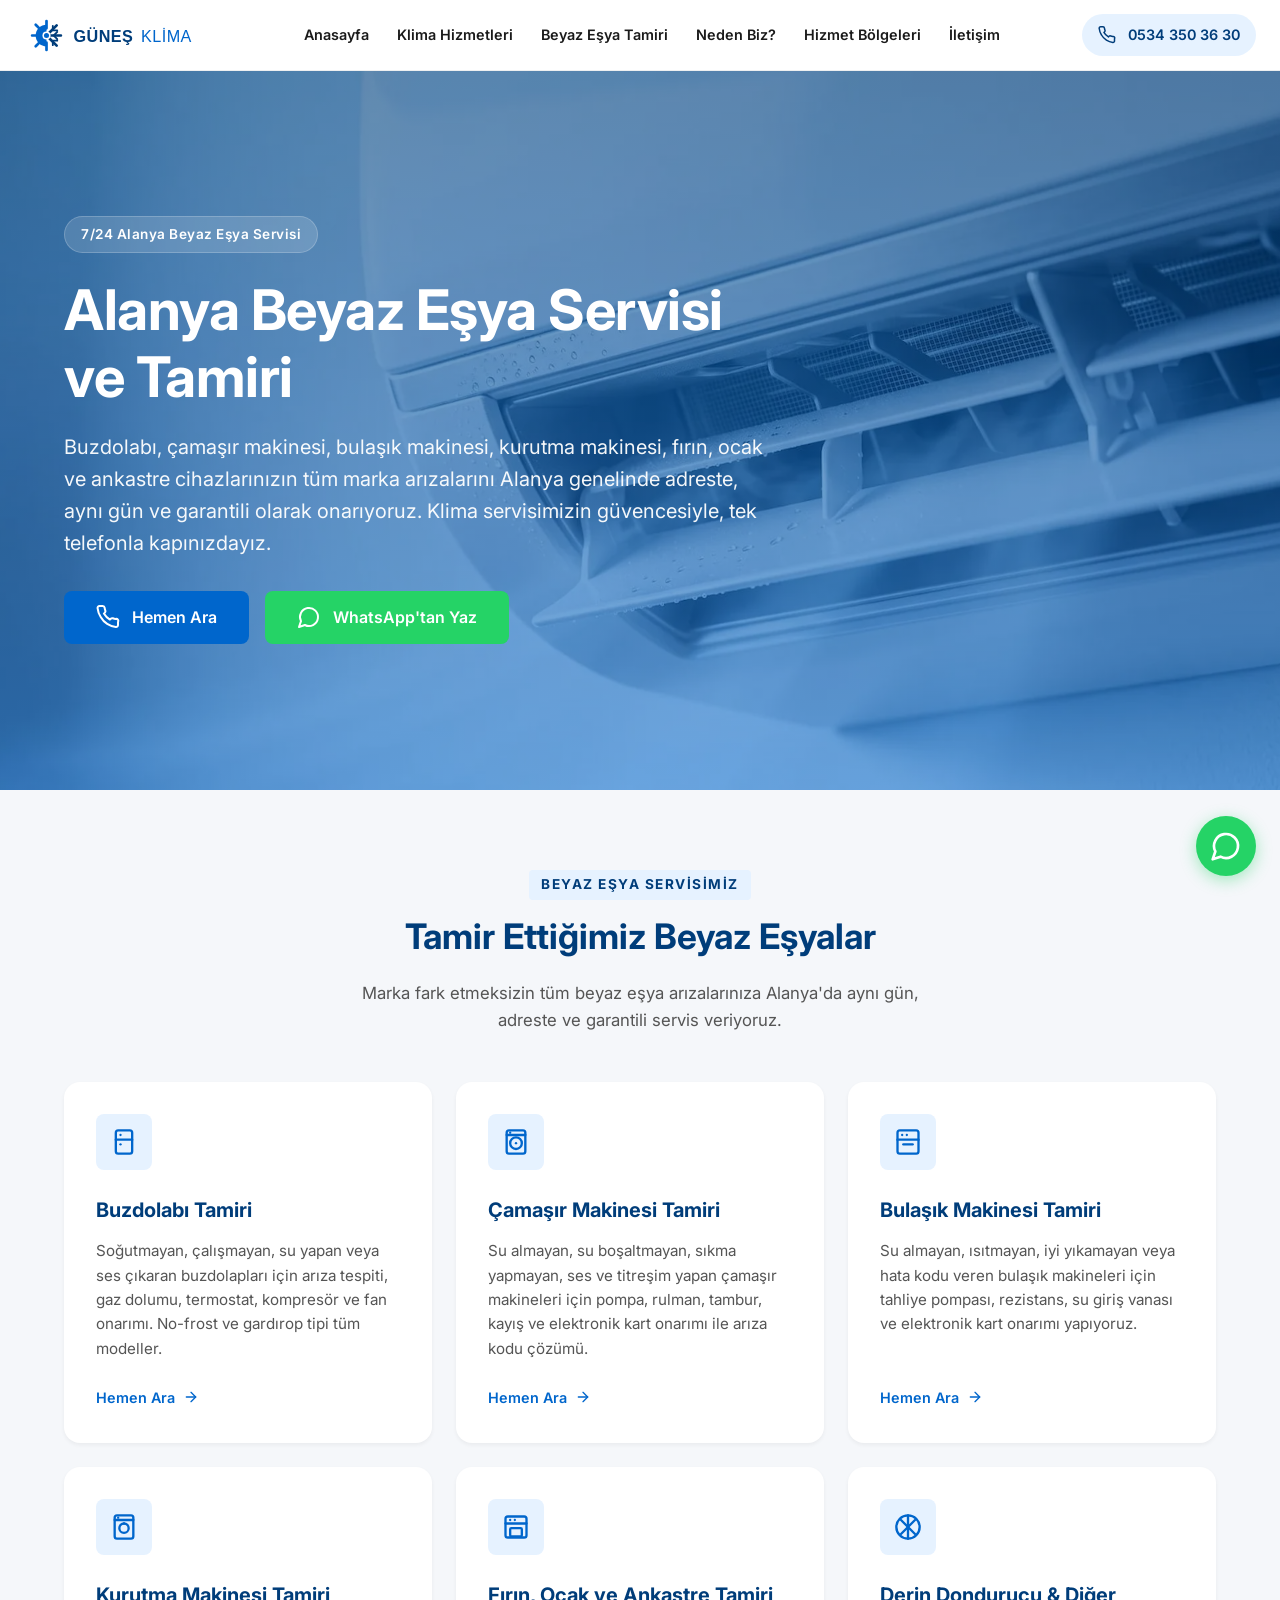
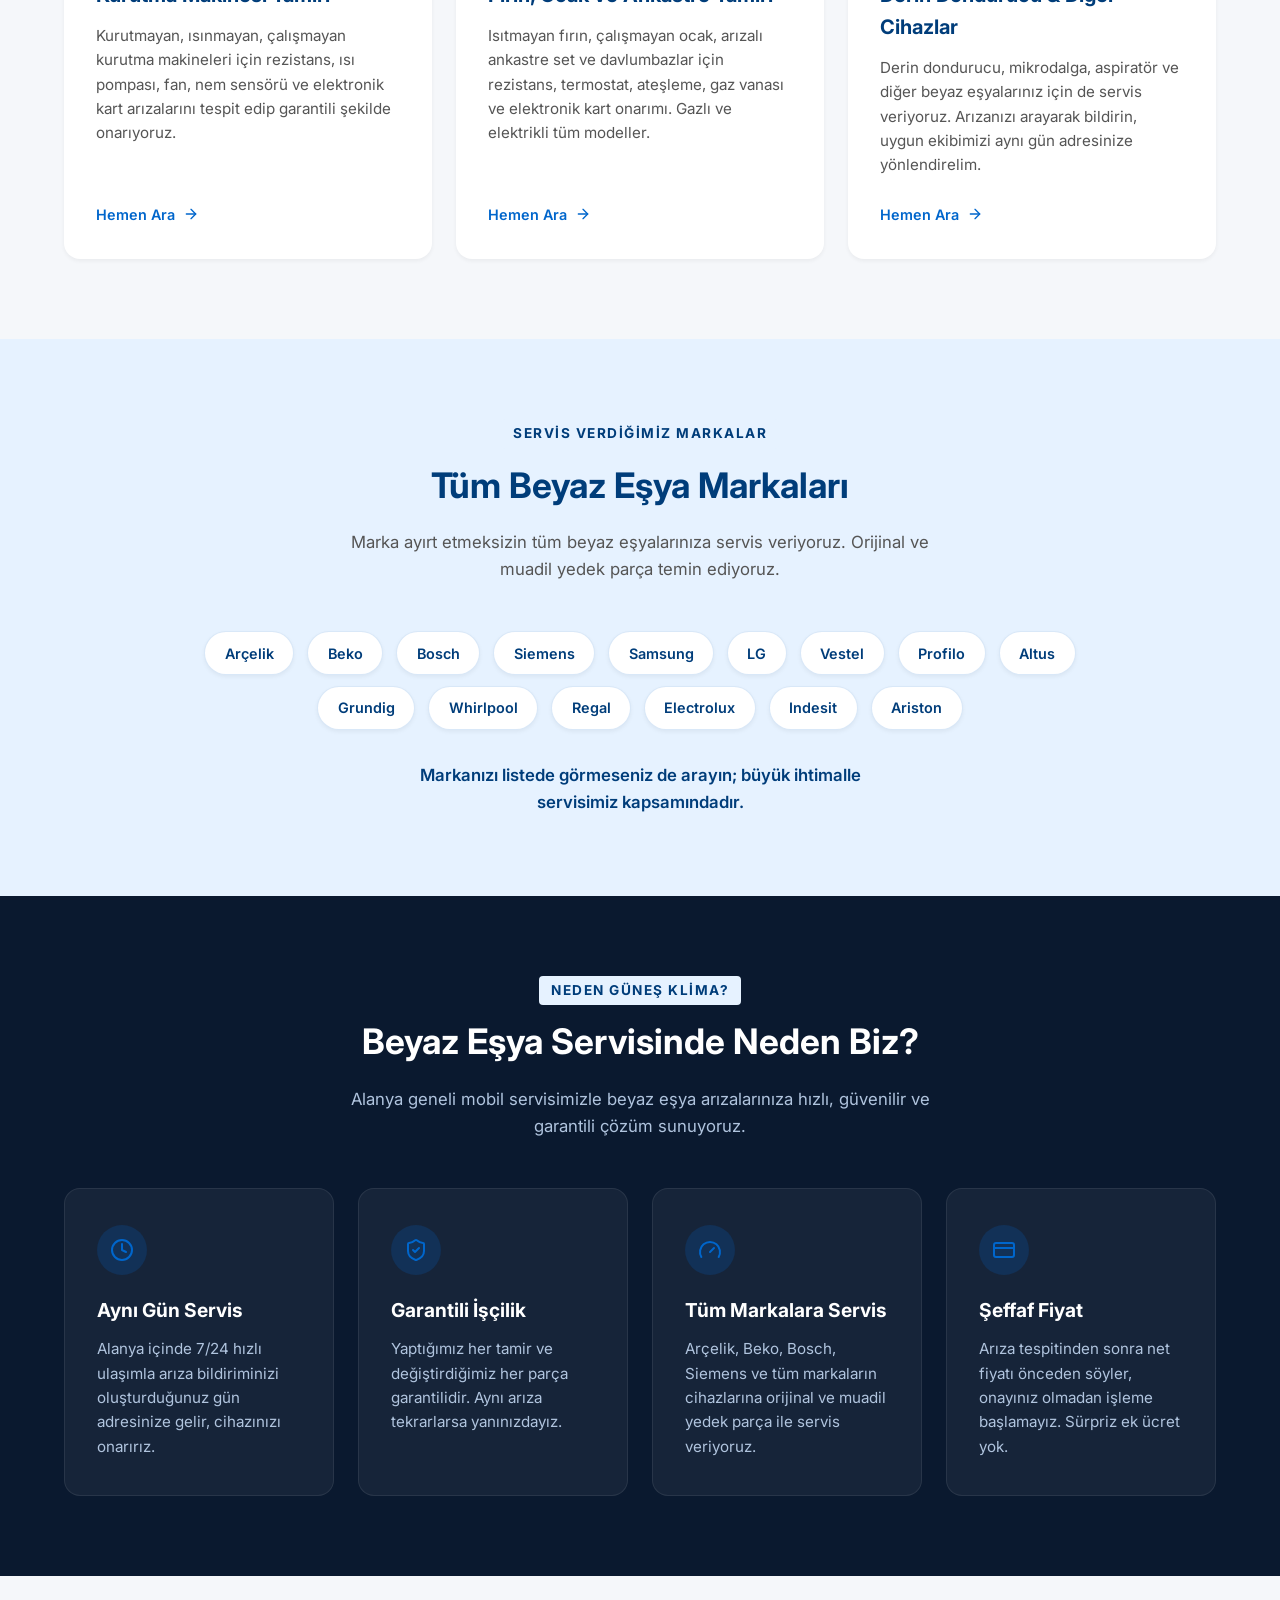
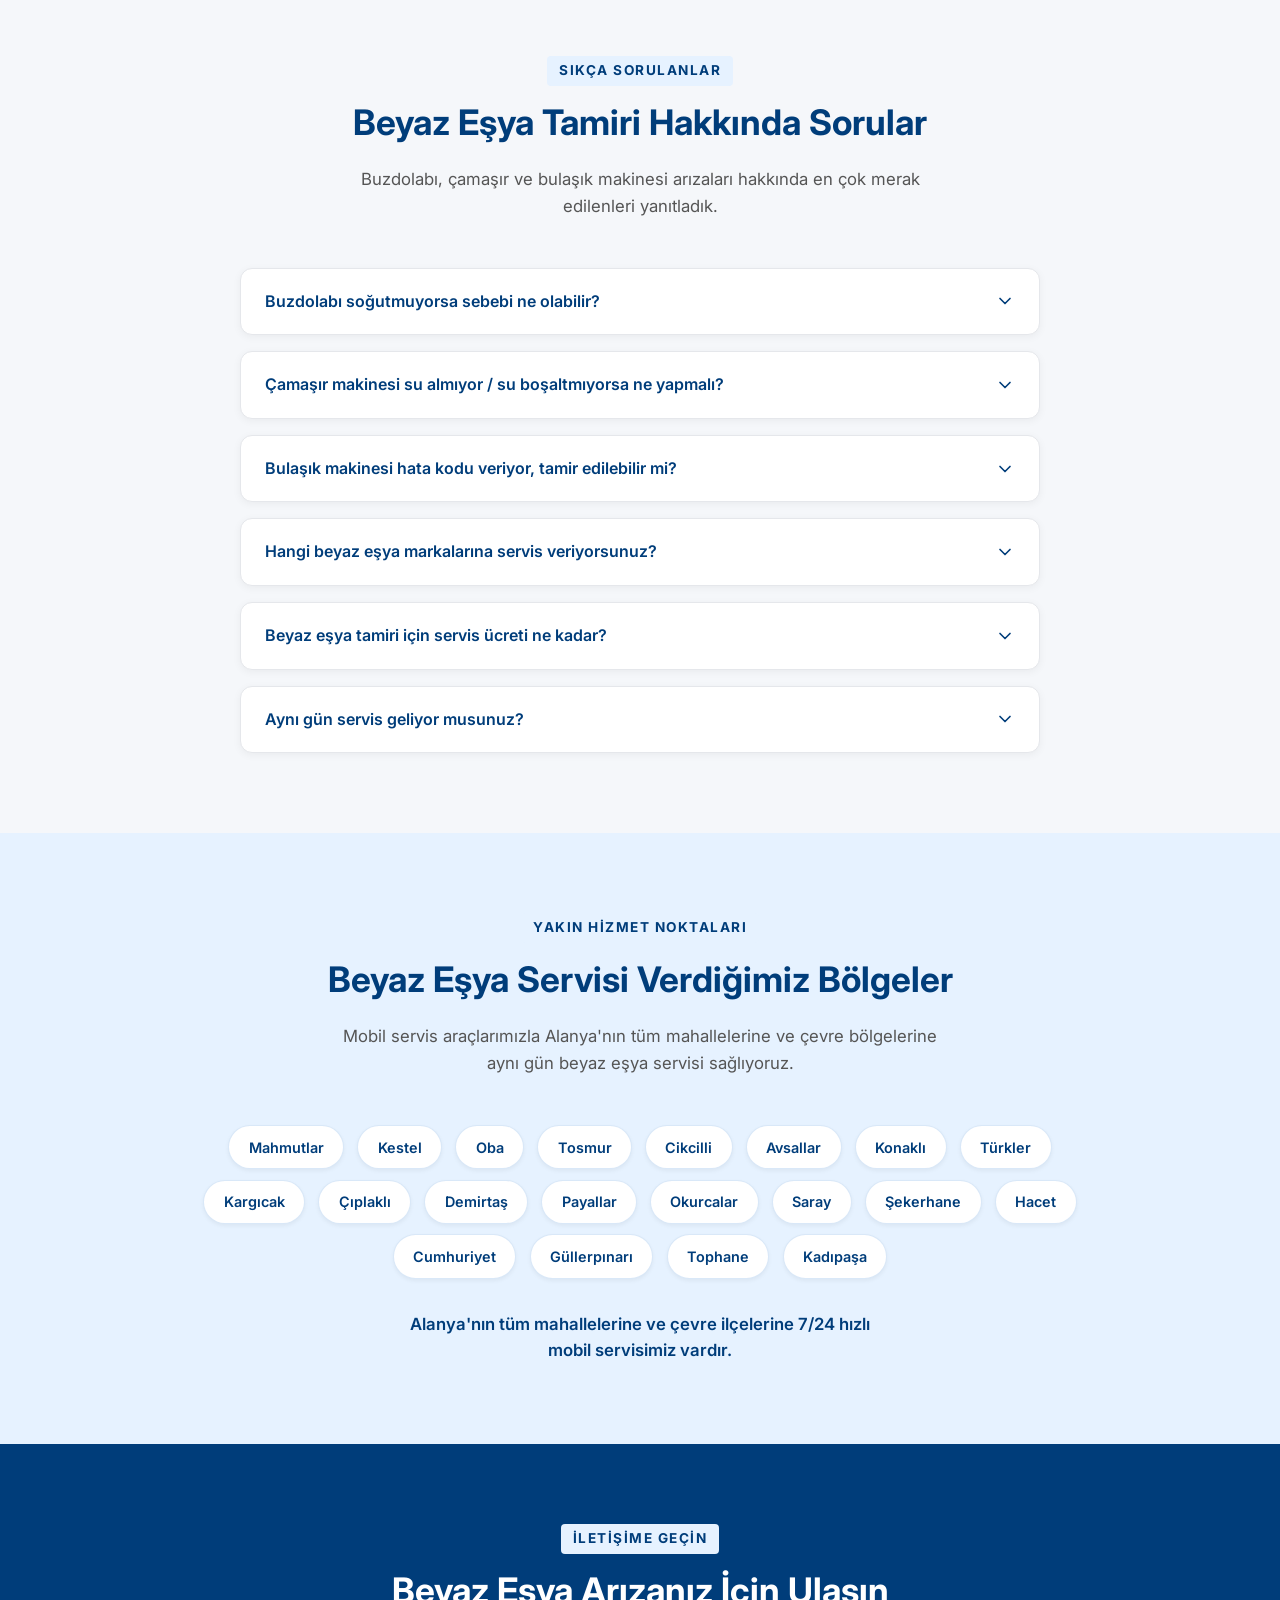
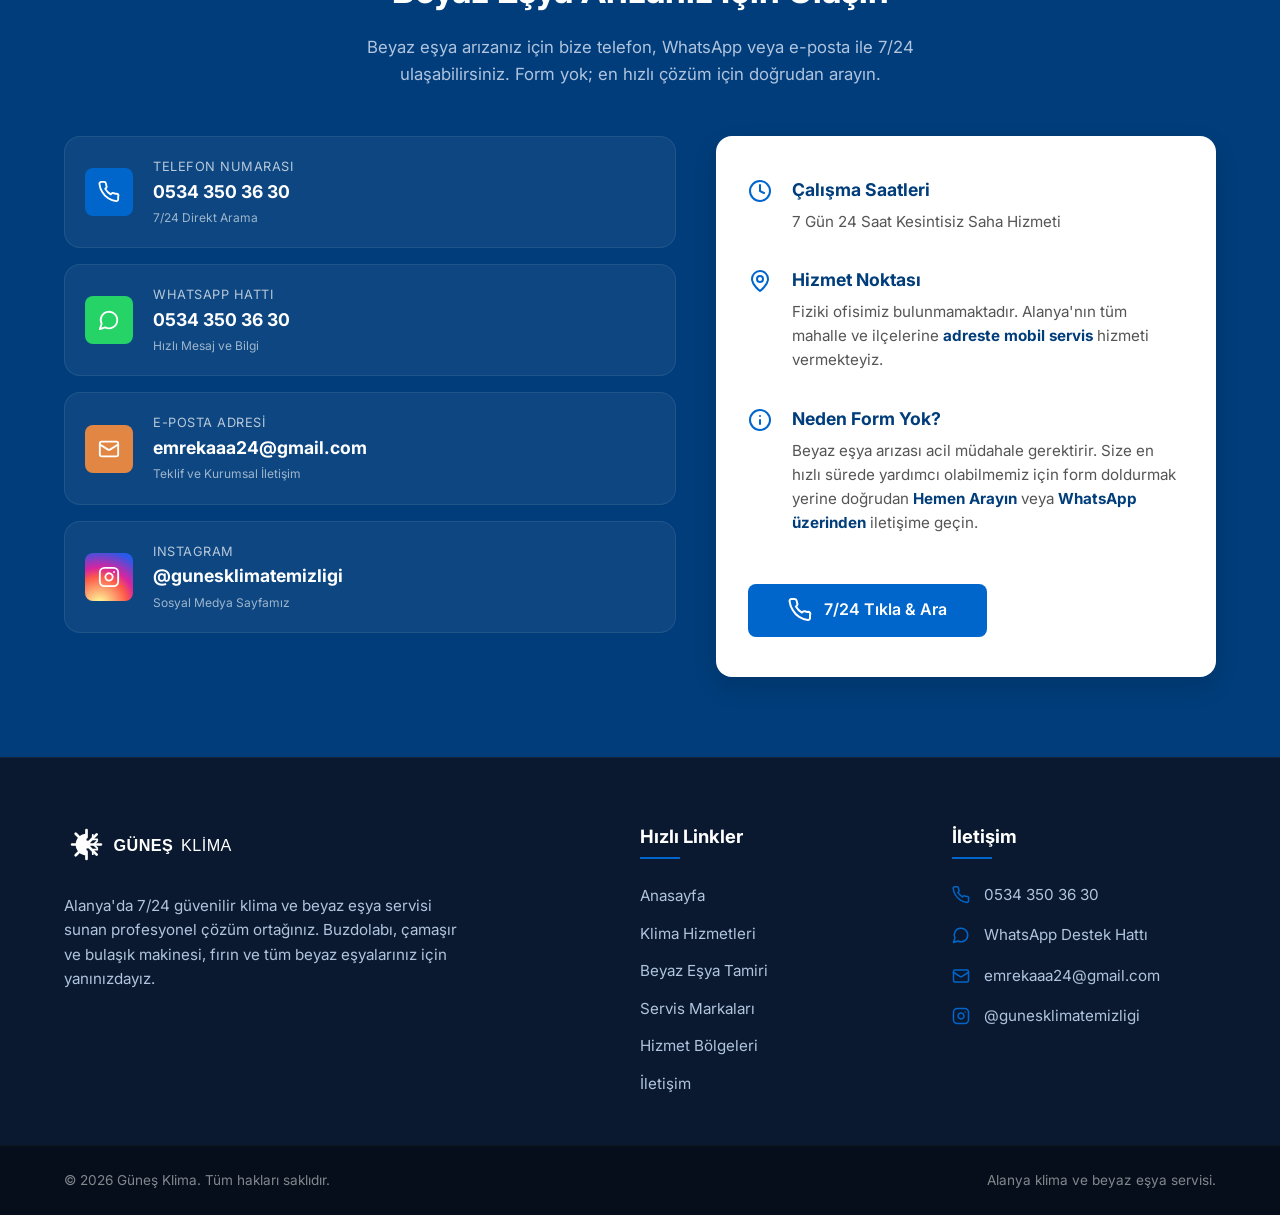
==== beyaz-esya-tamiri.html @ 1be5834b "Update project files" ====
<!DOCTYPE html>
<html lang="tr">
<head>
  <meta charset="UTF-8">
  <meta name="viewport" content="width=device-width, initial-scale=1.0">

  <!-- SEO Başlık ve Açıklamalar -->
  <title>Alanya Beyaz Eşya Servisi ve Tamiri | Buzdolabı, Çamaşır & Bulaşık Makinesi | Güneş Klima</title>
  <meta name="description" content="Alanya beyaz eşya servisi: buzdolabı, çamaşır makinesi, bulaşık makinesi, kurutma makinesi, fırın, ocak ve ankastre tamiri. Tüm markalara aynı gün, garantili, adreste 7/24 servis. ☎ 0534 350 36 30">
  <meta name="keywords" content="alanya beyaz eşya servisi, alanya beyaz eşya tamiri, alanya beyaz eşya tamircisi, alanya buzdolabı tamiri, alanya çamaşır makinesi tamiri, alanya bulaşık makinesi tamiri, alanya kurutma makinesi servisi, alanya fırın tamiri, alanya ocak tamiri, alanya ankastre servisi, mahmutlar beyaz eşya servisi, kestel beyaz eşya tamiri, oba beyaz eşya servisi, tosmur beyaz eşya tamiri, avsallar beyaz eşya servisi, alanya arçelik servisi, alanya beko servisi, alanya bosch servisi">
  <link rel="canonical" href="https://alanyaklimatemizligi.com/beyaz-esya-tamiri.html">
  <meta name="robots" content="index, follow">
  <meta name="language" content="Turkish">

  <!-- Coğrafi Hedefleme (Local SEO) -->
  <meta name="geo.region" content="TR-07">
  <meta name="geo.placename" content="Alanya">
  <meta name="geo.position" content="36.5438;32.0003">
  <meta name="ICBM" content="36.5438, 32.0003">

  <!-- Open Graph -->
  <meta property="og:title" content="Alanya Beyaz Eşya Servisi ve Tamiri | Güneş Klima">
  <meta property="og:description" content="Buzdolabı, çamaşır makinesi, bulaşık makinesi, fırın ve tüm beyaz eşya arızalarına Alanya'da aynı gün, garantili, adreste servis. ☎ 0534 350 36 30">
  <meta property="og:image" content="https://alanyaklimatemizligi.com/img/logo.svg">
  <meta property="og:url" content="https://alanyaklimatemizligi.com/beyaz-esya-tamiri.html">
  <meta property="og:type" content="website">
  <meta property="og:locale" content="tr_TR">
  <meta property="og:site_name" content="Güneş Klima Bakım ve Temizliği">

  <!-- Twitter Card -->
  <meta name="twitter:card" content="summary_large_image">
  <meta name="twitter:title" content="Alanya Beyaz Eşya Servisi ve Tamiri | Güneş Klima">
  <meta name="twitter:description" content="Alanya'da 7/24 buzdolabı, çamaşır makinesi, bulaşık makinesi ve tüm beyaz eşya tamiri. Garantili işçilik, adreste servis.">

  <!-- Favicon -->
  <link rel="icon" type="image/x-icon" href="img/favicon.ico">
  <link rel="icon" type="image/png" sizes="96x96" href="img/favicon-96x96.png">
  <link rel="icon" type="image/svg+xml" href="img/favicon.svg">
  <link rel="apple-touch-icon" sizes="180x180" href="img/apple-touch-icon.png">
  <link rel="manifest" href="img/site.webmanifest">
  <meta name="theme-color" content="#0066CC">

  <!-- Google Fonts -->
  <link rel="preconnect" href="https://fonts.googleapis.com">
  <link rel="preconnect" href="https://fonts.gstatic.com" crossorigin>
  <link rel="preload" as="style" href="https://fonts.googleapis.com/css2?family=Inter:wght@400;600;700&display=swap">
  <link rel="stylesheet" href="https://fonts.googleapis.com/css2?family=Inter:wght@400;600;700&display=swap" media="print" onload="this.media='all'">
  <noscript>
    <link rel="stylesheet" href="https://fonts.googleapis.com/css2?family=Inter:wght@400;600;700&display=swap">
  </noscript>

  <!-- CSS -->
  <link rel="stylesheet" href="css/style.min.css">

  <!-- JSON-LD: Beyaz Eşya Servisi -->
  <script type="application/ld+json">
  {
    "@context": "https://schema.org",
    "@type": "ApplianceRepair",
    "name": "Güneş Klima - Alanya Beyaz Eşya Servisi",
    "image": "https://alanyaklimatemizligi.com/img/logo.svg",
    "url": "https://alanyaklimatemizligi.com/beyaz-esya-tamiri.html",
    "telephone": "+905343503630",
    "email": "emrekaaa24@gmail.com",
    "priceRange": "₺₺",
    "address": {
      "@type": "PostalAddress",
      "addressLocality": "Alanya",
      "addressRegion": "Antalya",
      "addressCountry": "TR"
    },
    "areaServed": [
      {"@type": "City", "name": "Alanya"},
      {"@type": "Place", "name": "Mahmutlar"},
      {"@type": "Place", "name": "Kestel"},
      {"@type": "Place", "name": "Oba"},
      {"@type": "Place", "name": "Tosmur"},
      {"@type": "Place", "name": "Avsallar"},
      {"@type": "Place", "name": "Konaklı"},
      {"@type": "Place", "name": "Kargıcak"},
      {"@type": "Place", "name": "Cikcilli"},
      {"@type": "Place", "name": "Demirtaş"},
      {"@type": "Place", "name": "Türkler"},
      {"@type": "Place", "name": "Payallar"},
      {"@type": "Place", "name": "Okurcalar"}
    ],
    "openingHoursSpecification": {
      "@type": "OpeningHoursSpecification",
      "dayOfWeek": ["Monday","Tuesday","Wednesday","Thursday","Friday","Saturday","Sunday"],
      "opens": "00:00",
      "closes": "23:59"
    },
    "sameAs": ["https://instagram.com/gunesklimatemizligi"],
    "hasOfferCatalog": {
      "@type": "OfferCatalog",
      "name": "Beyaz Eşya Servis Hizmetleri",
      "itemListElement": [
        {"@type": "Offer", "itemOffered": {"@type": "Service", "name": "Buzdolabı Tamiri"}},
        {"@type": "Offer", "itemOffered": {"@type": "Service", "name": "Çamaşır Makinesi Tamiri"}},
        {"@type": "Offer", "itemOffered": {"@type": "Service", "name": "Bulaşık Makinesi Tamiri"}},
        {"@type": "Offer", "itemOffered": {"@type": "Service", "name": "Kurutma Makinesi Tamiri"}},
        {"@type": "Offer", "itemOffered": {"@type": "Service", "name": "Fırın, Ocak ve Ankastre Tamiri"}},
        {"@type": "Offer", "itemOffered": {"@type": "Service", "name": "Derin Dondurucu Tamiri"}},
        {"@type": "Offer", "itemOffered": {"@type": "Service", "name": "Davlumbaz ve Aspiratör Tamiri"}}
      ]
    }
  }
  </script>

  <!-- JSON-LD: Breadcrumb -->
  <script type="application/ld+json">
  {
    "@context": "https://schema.org",
    "@type": "BreadcrumbList",
    "itemListElement": [
      {"@type": "ListItem", "position": 1, "name": "Anasayfa", "item": "https://alanyaklimatemizligi.com/"},
      {"@type": "ListItem", "position": 2, "name": "Beyaz Eşya Tamiri", "item": "https://alanyaklimatemizligi.com/beyaz-esya-tamiri.html"}
    ]
  }
  </script>

  <!-- JSON-LD: FAQ -->
  <script type="application/ld+json">
  {
    "@context": "https://schema.org",
    "@type": "FAQPage",
    "mainEntity": [
      {
        "@type": "Question",
        "name": "Buzdolabı soğutmuyorsa sebebi ne olabilir?",
        "acceptedAnswer": {
          "@type": "Answer",
          "text": "Buzdolabının soğutmaması genellikle gaz kaçağı, termostat arızası, kompresör sorunu veya fan/defrost sistemindeki bir tıkanıklıktan kaynaklanır. Alanya'da aynı gün adrese gelip arızayı tespit eder, gaz dolumu veya parça değişimini garantili olarak yaparız."
        }
      },
      {
        "@type": "Question",
        "name": "Çamaşır makinesi su almıyor / su boşaltmıyorsa ne yapmalı?",
        "acceptedAnswer": {
          "@type": "Answer",
          "text": "Su almama sorunu genellikle giriş vanası, su filtresi tıkanıklığı veya elektronik kartla; su boşaltmama ise pompa, tahliye hortumu tıkanıklığı veya arızalı tahliye pompasıyla ilgilidir. Servisimiz arızayı yerinde tespit edip aynı gün onarır."
        }
      },
      {
        "@type": "Question",
        "name": "Bulaşık makinesi hata kodu veriyor, tamir edilebilir mi?",
        "acceptedAnswer": {
          "@type": "Answer",
          "text": "Evet. Bulaşık makinelerindeki hata kodları çoğunlukla su alma, ısıtma, tahliye veya sensör arızalarına işaret eder. Markası fark etmeksizin hata kodunu okuyup arızanın kaynağını giderir, gerekli parçayı değiştiririz."
        }
      },
      {
        "@type": "Question",
        "name": "Hangi beyaz eşya markalarına servis veriyorsunuz?",
        "acceptedAnswer": {
          "@type": "Answer",
          "text": "Arçelik, Beko, Bosch, Siemens, Samsung, LG, Vestel, Profilo, Altus, Grundig, Whirlpool ve diğer tüm markaların buzdolabı, çamaşır makinesi, bulaşık makinesi, kurutma makinesi, fırın ve ocaklarına servis veriyoruz."
        }
      },
      {
        "@type": "Question",
        "name": "Beyaz eşya tamiri için servis ücreti ne kadar?",
        "acceptedAnswer": {
          "@type": "Answer",
          "text": "Ücret; cihazın türüne, arızanın kapsamına ve değişecek parçaya göre belirlenir. Arıza tespiti sonrası işlem öncesinde net fiyat söyler, onayınız olmadan işleme başlamayız. Sürpriz ek ücret yoktur."
        }
      },
      {
        "@type": "Question",
        "name": "Aynı gün servis geliyor musunuz?",
        "acceptedAnswer": {
          "@type": "Answer",
          "text": "Evet. Alanya ve tüm mahallelerine mobil servis araçlarımızla aynı gün, 7/24 adrese servis sağlıyoruz. Yaptığımız tamir ve değiştirilen parçalar garantilidir."
        }
      }
    ]
  }
  </script>
</head>
<body>

  <!-- HEADER -->
  <header class="main-header" id="header">
    <div class="container header-container">
      <a href="index.html" class="logo-link" title="Güneş Klima Anasayfa">
        <img src="img/logo.svg" alt="Güneş Klima Bakım ve Temizliği Alanya" width="220" height="50" class="logo-img">
      </a>

      <nav class="main-nav" aria-label="Ana Menü">
        <ul class="nav-list">
          <li><a href="index.html" class="nav-link">Anasayfa</a></li>
          <li><a href="index.html#hizmetler" class="nav-link">Klima Hizmetleri</a></li>
          <li><a href="beyaz-esya-tamiri.html" class="nav-link" aria-current="page">Beyaz Eşya Tamiri</a></li>
          <li><a href="index.html#neden-biz" class="nav-link">Neden Biz?</a></li>
          <li><a href="index.html#bolgeler" class="nav-link">Hizmet Bölgeleri</a></li>
          <li><a href="#iletisim" class="nav-link">İletişim</a></li>
        </ul>
      </nav>

      <div class="header-actions">
        <a href="tel:+905343503630" class="btn btn-call-header" title="Güneş Klima Telefonla Ara" aria-label="Güneş Klima'yı Ara">
          <svg xmlns="http://www.w3.org/2000/svg" width="24" height="24" viewBox="0 0 24 24" fill="none" stroke="currentColor" stroke-width="2" stroke-linecap="round" stroke-linejoin="round" aria-hidden="true"><path d="M22 16.92v3a2 2 0 0 1-2.18 2 19.79 19.79 0 0 1-8.63-3.07A19.5 19.5 0 0 1 4.69 12 19.79 19.79 0 0 1 1.61 3.38 2 2 0 0 1 3.6 1h3a2 2 0 0 1 2 1.72 12.84 12.84 0 0 0 .7 2.81 2 2 0 0 1-.45 2.11L7.91 8.6a16 16 0 0 0 6 6l.86-.86a2 2 0 0 1 2.11-.45 12.84 12.84 0 0 0 2.81.7A2 2 0 0 1 22 16.92z"/></svg>
          <span class="call-text">0534 350 36 30</span>
        </a>
        <button class="menu-toggle" id="menuToggle" aria-expanded="false" aria-controls="mobileNav" aria-label="Menüyü Aç/Kapat">
          <svg xmlns="http://www.w3.org/2000/svg" width="24" height="24" viewBox="0 0 24 24" fill="none" stroke="currentColor" stroke-width="2" stroke-linecap="round" stroke-linejoin="round" aria-hidden="true" class="icon-menu"><line x1="4" x2="20" y1="12" y2="12"/><line x1="4" x2="20" y1="6" y2="6"/><line x1="4" x2="20" y1="18" y2="18"/></svg>
          <svg xmlns="http://www.w3.org/2000/svg" width="24" height="24" viewBox="0 0 24 24" fill="none" stroke="currentColor" stroke-width="2" stroke-linecap="round" stroke-linejoin="round" aria-hidden="true" class="icon-close"><path d="M18 6 6 18"/><path d="m6 6 12 12"/></svg>
        </button>
      </div>
    </div>

    <nav class="mobile-nav" id="mobileNav" aria-label="Mobil Menü">
      <ul class="mobile-nav-list">
        <li><a href="index.html" class="mobile-nav-link">Anasayfa</a></li>
        <li><a href="index.html#hizmetler" class="mobile-nav-link">Klima Hizmetleri</a></li>
        <li><a href="beyaz-esya-tamiri.html" class="mobile-nav-link" aria-current="page">Beyaz Eşya Tamiri</a></li>
        <li><a href="index.html#neden-biz" class="mobile-nav-link">Neden Biz?</a></li>
        <li><a href="index.html#bolgeler" class="mobile-nav-link">Hizmet Bölgeleri</a></li>
        <li><a href="#iletisim" class="mobile-nav-link">İletişim</a></li>
        <li class="mobile-nav-actions">
          <a href="tel:+905343503630" class="btn btn-call-mobile">
            <svg xmlns="http://www.w3.org/2000/svg" width="24" height="24" viewBox="0 0 24 24" fill="none" stroke="currentColor" stroke-width="2" stroke-linecap="round" stroke-linejoin="round" aria-hidden="true"><path d="M22 16.92v3a2 2 0 0 1-2.18 2 19.79 19.79 0 0 1-8.63-3.07A19.5 19.5 0 0 1 4.69 12 19.79 19.79 0 0 1 1.61 3.38 2 2 0 0 1 3.6 1h3a2 2 0 0 1 2 1.72 12.84 12.84 0 0 0 .7 2.81 2 2 0 0 1-.45 2.11L7.91 8.6a16 16 0 0 0 6 6l.86-.86a2 2 0 0 1 2.11-.45 12.84 12.84 0 0 0 2.81.7A2 2 0 0 1 22 16.92z"/></svg> <span>Hemen Ara</span>
          </a>
          <a href="https://wa.me/905343503630" class="btn btn-whatsapp-mobile" target="_blank" rel="noopener">
            <svg xmlns="http://www.w3.org/2000/svg" width="24" height="24" viewBox="0 0 24 24" fill="none" stroke="currentColor" stroke-width="2" stroke-linecap="round" stroke-linejoin="round" aria-hidden="true"><path d="M7.9 20A9 9 0 1 0 4 16.1L2 22Z"/></svg> <span>WhatsApp'tan Yaz</span>
          </a>
        </li>
      </ul>
    </nav>
  </header>

  <main>
    <!-- HERO -->
    <section class="hero-section" id="anasayfa">
      <div class="container hero-container">
        <div class="hero-content">
          <span class="hero-badge">7/24 Alanya Beyaz Eşya Servisi</span>
          <h1 class="hero-title">Alanya Beyaz Eşya Servisi ve Tamiri</h1>
          <p class="hero-subtitle">Buzdolabı, çamaşır makinesi, bulaşık makinesi, kurutma makinesi, fırın, ocak ve ankastre cihazlarınızın tüm marka arızalarını Alanya genelinde adreste, aynı gün ve garantili olarak onarıyoruz. Klima servisimizin güvencesiyle, tek telefonla kapınızdayız.</p>

          <div class="hero-cta-group">
            <a href="tel:+905343503630" class="btn btn-primary btn-hero" title="Beyaz Eşya Servisi İçin Ara" aria-label="Beyaz eşya tamiri için ara">
              <svg xmlns="http://www.w3.org/2000/svg" width="24" height="24" viewBox="0 0 24 24" fill="none" stroke="currentColor" stroke-width="2" stroke-linecap="round" stroke-linejoin="round" aria-hidden="true"><path d="M22 16.92v3a2 2 0 0 1-2.18 2 19.79 19.79 0 0 1-8.63-3.07A19.5 19.5 0 0 1 4.69 12 19.79 19.79 0 0 1 1.61 3.38 2 2 0 0 1 3.6 1h3a2 2 0 0 1 2 1.72 12.84 12.84 0 0 0 .7 2.81 2 2 0 0 1-.45 2.11L7.91 8.6a16 16 0 0 0 6 6l.86-.86a2 2 0 0 1 2.11-.45 12.84 12.84 0 0 0 2.81.7A2 2 0 0 1 22 16.92z"/></svg>
              <span>Hemen Ara</span>
            </a>
            <a href="https://wa.me/905343503630?text=Merhaba,%20beyaz%20e%C5%9Fya%20ar%C4%B1zas%C4%B1%20i%C3%A7in%20servis%20istiyorum." class="btn btn-success btn-hero" target="_blank" rel="noopener" title="Beyaz Eşya Servisi WhatsApp" aria-label="WhatsApp üzerinden yaz">
              <svg xmlns="http://www.w3.org/2000/svg" width="24" height="24" viewBox="0 0 24 24" fill="none" stroke="currentColor" stroke-width="2" stroke-linecap="round" stroke-linejoin="round" aria-hidden="true"><path d="M7.9 20A9 9 0 1 0 4 16.1L2 22Z"/></svg>
              <span>WhatsApp'tan Yaz</span>
            </a>
          </div>
        </div>
      </div>
    </section>

    <!-- HİZMETLER -->
    <section class="services-section" id="hizmetler">
      <div class="container">
        <div class="section-header text-center">
          <span class="section-tag">Beyaz Eşya Servisimiz</span>
          <h2 class="section-title">Tamir Ettiğimiz Beyaz Eşyalar</h2>
          <p class="section-desc">Marka fark etmeksizin tüm beyaz eşya arızalarınıza Alanya'da aynı gün, adreste ve garantili servis veriyoruz.</p>
        </div>

        <div class="services-grid">
          <article class="service-card">
            <div class="service-icon-box">
              <svg xmlns="http://www.w3.org/2000/svg" width="24" height="24" viewBox="0 0 24 24" fill="none" stroke="currentColor" stroke-width="2" stroke-linecap="round" stroke-linejoin="round" aria-hidden="true" class="service-icon"><rect width="14" height="20" x="5" y="2" rx="2"/><path d="M5 10h14"/><path d="M9 6h.01"/><path d="M9 14h.01"/></svg>
            </div>
            <h3 class="service-card-title">Buzdolabı Tamiri</h3>
            <p class="service-card-text">Soğutmayan, çalışmayan, su yapan veya ses çıkaran buzdolapları için arıza tespiti, gaz dolumu, termostat, kompresör ve fan onarımı. No-frost ve gardırop tipi tüm modeller.</p>
            <div class="service-cta">
              <a href="tel:+905343503630" class="service-link" title="Buzdolabı Tamiri İçin Ara">
                <span>Hemen Ara</span>
                <svg xmlns="http://www.w3.org/2000/svg" width="24" height="24" viewBox="0 0 24 24" fill="none" stroke="currentColor" stroke-width="2" stroke-linecap="round" stroke-linejoin="round" aria-hidden="true"><path d="M5 12h14"/><path d="m12 5 7 7-7 7"/></svg>
              </a>
            </div>
          </article>

          <article class="service-card">
            <div class="service-icon-box">
              <svg xmlns="http://www.w3.org/2000/svg" width="24" height="24" viewBox="0 0 24 24" fill="none" stroke="currentColor" stroke-width="2" stroke-linecap="round" stroke-linejoin="round" aria-hidden="true" class="service-icon"><rect width="16" height="20" x="4" y="2" rx="2"/><path d="M4 6h16"/><path d="M7 4h.01"/><circle cx="12" cy="13" r="5"/><path d="M12 13h.01"/></svg>
            </div>
            <h3 class="service-card-title">Çamaşır Makinesi Tamiri</h3>
            <p class="service-card-text">Su almayan, su boşaltmayan, sıkma yapmayan, ses ve titreşim yapan çamaşır makineleri için pompa, rulman, tambur, kayış ve elektronik kart onarımı ile arıza kodu çözümü.</p>
            <div class="service-cta">
              <a href="tel:+905343503630" class="service-link" title="Çamaşır Makinesi Tamiri İçin Ara">
                <span>Hemen Ara</span>
                <svg xmlns="http://www.w3.org/2000/svg" width="24" height="24" viewBox="0 0 24 24" fill="none" stroke="currentColor" stroke-width="2" stroke-linecap="round" stroke-linejoin="round" aria-hidden="true"><path d="M5 12h14"/><path d="m12 5 7 7-7 7"/></svg>
              </a>
            </div>
          </article>

          <article class="service-card">
            <div class="service-icon-box">
              <svg xmlns="http://www.w3.org/2000/svg" width="24" height="24" viewBox="0 0 24 24" fill="none" stroke="currentColor" stroke-width="2" stroke-linecap="round" stroke-linejoin="round" aria-hidden="true" class="service-icon"><rect width="18" height="20" x="3" y="2" rx="2"/><path d="M7 6h.01"/><path d="M11 6h.01"/><path d="M3 10h18"/><path d="M8 14h8"/></svg>
            </div>
            <h3 class="service-card-title">Bulaşık Makinesi Tamiri</h3>
            <p class="service-card-text">Su almayan, ısıtmayan, iyi yıkamayan veya hata kodu veren bulaşık makineleri için tahliye pompası, rezistans, su giriş vanası ve elektronik kart onarımı yapıyoruz.</p>
            <div class="service-cta">
              <a href="tel:+905343503630" class="service-link" title="Bulaşık Makinesi Tamiri İçin Ara">
                <span>Hemen Ara</span>
                <svg xmlns="http://www.w3.org/2000/svg" width="24" height="24" viewBox="0 0 24 24" fill="none" stroke="currentColor" stroke-width="2" stroke-linecap="round" stroke-linejoin="round" aria-hidden="true"><path d="M5 12h14"/><path d="m12 5 7 7-7 7"/></svg>
              </a>
            </div>
          </article>

          <article class="service-card">
            <div class="service-icon-box">
              <svg xmlns="http://www.w3.org/2000/svg" width="24" height="24" viewBox="0 0 24 24" fill="none" stroke="currentColor" stroke-width="2" stroke-linecap="round" stroke-linejoin="round" aria-hidden="true" class="service-icon"><rect width="16" height="20" x="4" y="2" rx="2"/><path d="M4 6h16"/><path d="M7 4h.01"/><path d="M8 13a4 4 0 0 0 8 0 4 4 0 0 0-8 0Z"/><path d="M12 9v.01"/></svg>
            </div>
            <h3 class="service-card-title">Kurutma Makinesi Tamiri</h3>
            <p class="service-card-text">Kurutmayan, ısınmayan, çalışmayan kurutma makineleri için rezistans, ısı pompası, fan, nem sensörü ve elektronik kart arızalarını tespit edip garantili şekilde onarıyoruz.</p>
            <div class="service-cta">
              <a href="tel:+905343503630" class="service-link" title="Kurutma Makinesi Tamiri İçin Ara">
                <span>Hemen Ara</span>
                <svg xmlns="http://www.w3.org/2000/svg" width="24" height="24" viewBox="0 0 24 24" fill="none" stroke="currentColor" stroke-width="2" stroke-linecap="round" stroke-linejoin="round" aria-hidden="true"><path d="M5 12h14"/><path d="m12 5 7 7-7 7"/></svg>
              </a>
            </div>
          </article>

          <article class="service-card">
            <div class="service-icon-box">
              <svg xmlns="http://www.w3.org/2000/svg" width="24" height="24" viewBox="0 0 24 24" fill="none" stroke="currentColor" stroke-width="2" stroke-linecap="round" stroke-linejoin="round" aria-hidden="true" class="service-icon"><rect width="18" height="18" x="3" y="3" rx="2"/><path d="M3 9h18"/><path d="M7 6h.01"/><path d="M11 6h.01"/><rect width="10" height="7" x="7" y="13" rx="1"/></svg>
            </div>
            <h3 class="service-card-title">Fırın, Ocak ve Ankastre Tamiri</h3>
            <p class="service-card-text">Isıtmayan fırın, çalışmayan ocak, arızalı ankastre set ve davlumbazlar için rezistans, termostat, ateşleme, gaz vanası ve elektronik kart onarımı. Gazlı ve elektrikli tüm modeller.</p>
            <div class="service-cta">
              <a href="tel:+905343503630" class="service-link" title="Fırın ve Ocak Tamiri İçin Ara">
                <span>Hemen Ara</span>
                <svg xmlns="http://www.w3.org/2000/svg" width="24" height="24" viewBox="0 0 24 24" fill="none" stroke="currentColor" stroke-width="2" stroke-linecap="round" stroke-linejoin="round" aria-hidden="true"><path d="M5 12h14"/><path d="m12 5 7 7-7 7"/></svg>
              </a>
            </div>
          </article>

          <article class="service-card">
            <div class="service-icon-box">
              <svg xmlns="http://www.w3.org/2000/svg" width="24" height="24" viewBox="0 0 24 24" fill="none" stroke="currentColor" stroke-width="2" stroke-linecap="round" stroke-linejoin="round" aria-hidden="true" class="service-icon"><path d="M2 12a10 10 0 1 0 20 0 10 10 0 0 0-20 0Z"/><path d="M12 2v20"/><path d="m6 6 12 12"/><path d="m18 6-12 12"/></svg>
            </div>
            <h3 class="service-card-title">Derin Dondurucu & Diğer Cihazlar</h3>
            <p class="service-card-text">Derin dondurucu, mikrodalga, aspiratör ve diğer beyaz eşyalarınız için de servis veriyoruz. Arızanızı arayarak bildirin, uygun ekibimizi aynı gün adresinize yönlendirelim.</p>
            <div class="service-cta">
              <a href="tel:+905343503630" class="service-link" title="Derin Dondurucu Tamiri İçin Ara">
                <span>Hemen Ara</span>
                <svg xmlns="http://www.w3.org/2000/svg" width="24" height="24" viewBox="0 0 24 24" fill="none" stroke="currentColor" stroke-width="2" stroke-linecap="round" stroke-linejoin="round" aria-hidden="true"><path d="M5 12h14"/><path d="m12 5 7 7-7 7"/></svg>
              </a>
            </div>
          </article>
        </div>
      </div>
    </section>

    <!-- MARKALAR -->
    <section class="regions-section" id="markalar">
      <div class="container">
        <div class="section-header text-center">
          <span class="section-tag">Servis Verdiğimiz Markalar</span>
          <h2 class="section-title">Tüm Beyaz Eşya Markaları</h2>
          <p class="section-desc">Marka ayırt etmeksizin tüm beyaz eşyalarınıza servis veriyoruz. Orijinal ve muadil yedek parça temin ediyoruz.</p>
        </div>

        <div class="regions-grid">
          <span class="region-chip">Arçelik</span>
          <span class="region-chip">Beko</span>
          <span class="region-chip">Bosch</span>
          <span class="region-chip">Siemens</span>
          <span class="region-chip">Samsung</span>
          <span class="region-chip">LG</span>
          <span class="region-chip">Vestel</span>
          <span class="region-chip">Profilo</span>
          <span class="region-chip">Altus</span>
          <span class="region-chip">Grundig</span>
          <span class="region-chip">Whirlpool</span>
          <span class="region-chip">Regal</span>
          <span class="region-chip">Electrolux</span>
          <span class="region-chip">Indesit</span>
          <span class="region-chip">Ariston</span>
        </div>

        <div class="regions-footer text-center">
          <p class="regions-note">Markanızı listede görmeseniz de arayın; büyük ihtimalle servisimiz kapsamındadır.</p>
        </div>
      </div>
    </section>

    <!-- NEDEN BİZ -->
    <section class="why-us-section" id="neden-biz">
      <div class="container">
        <div class="section-header text-center">
          <span class="section-tag">Neden Güneş Klima?</span>
          <h2 class="section-title text-white">Beyaz Eşya Servisinde Neden Biz?</h2>
          <p class="section-desc text-light">Alanya geneli mobil servisimizle beyaz eşya arızalarınıza hızlı, güvenilir ve garantili çözüm sunuyoruz.</p>
        </div>

        <div class="why-us-grid">
          <div class="why-us-card">
            <div class="why-us-icon-box">
              <svg xmlns="http://www.w3.org/2000/svg" width="24" height="24" viewBox="0 0 24 24" fill="none" stroke="currentColor" stroke-width="2" stroke-linecap="round" stroke-linejoin="round" aria-hidden="true" class="why-us-icon"><circle cx="12" cy="12" r="10"/><polyline points="12 6 12 12 16 14"/></svg>
            </div>
            <h3 class="why-us-card-title">Aynı Gün Servis</h3>
            <p class="why-us-card-text">Alanya içinde 7/24 hızlı ulaşımla arıza bildiriminizi oluşturduğunuz gün adresinize gelir, cihazınızı onarırız.</p>
          </div>

          <div class="why-us-card">
            <div class="why-us-icon-box">
              <svg xmlns="http://www.w3.org/2000/svg" width="24" height="24" viewBox="0 0 24 24" fill="none" stroke="currentColor" stroke-width="2" stroke-linecap="round" stroke-linejoin="round" aria-hidden="true" class="why-us-icon"><path d="M20 13c0 5-3.5 7.5-7.66 8.95a1 1 0 0 1-.67-.01C7.5 20.5 4 18 4 13V6a1 1 0 0 1 1-1c2 0 4.5-1.2 6.24-2.72a1.17 1.17 0 0 1 1.52 0C14.51 3.81 17 5 19 5a1 1 0 0 1 1 1z"/><path d="m9 12 2 2 4-4"/></svg>
            </div>
            <h3 class="why-us-card-title">Garantili İşçilik</h3>
            <p class="why-us-card-text">Yaptığımız her tamir ve değiştirdiğimiz her parça garantilidir. Aynı arıza tekrarlarsa yanınızdayız.</p>
          </div>

          <div class="why-us-card">
            <div class="why-us-icon-box">
              <svg xmlns="http://www.w3.org/2000/svg" width="24" height="24" viewBox="0 0 24 24" fill="none" stroke="currentColor" stroke-width="2" stroke-linecap="round" stroke-linejoin="round" aria-hidden="true" class="why-us-icon"><path d="m12 14 4-4"/><path d="M3.34 19a10 10 0 1 1 17.32 0"/></svg>
            </div>
            <h3 class="why-us-card-title">Tüm Markalara Servis</h3>
            <p class="why-us-card-text">Arçelik, Beko, Bosch, Siemens ve tüm markaların cihazlarına orijinal ve muadil yedek parça ile servis veriyoruz.</p>
          </div>

          <div class="why-us-card">
            <div class="why-us-icon-box">
              <svg xmlns="http://www.w3.org/2000/svg" width="24" height="24" viewBox="0 0 24 24" fill="none" stroke="currentColor" stroke-width="2" stroke-linecap="round" stroke-linejoin="round" aria-hidden="true" class="why-us-icon"><rect width="20" height="14" x="2" y="5" rx="2"/><line x1="2" x2="22" y1="10" y2="10"/></svg>
            </div>
            <h3 class="why-us-card-title">Şeffaf Fiyat</h3>
            <p class="why-us-card-text">Arıza tespitinden sonra net fiyatı önceden söyler, onayınız olmadan işleme başlamayız. Sürpriz ek ücret yok.</p>
          </div>
        </div>
      </div>
    </section>

    <!-- SSS -->
    <section class="faq-section" id="sss">
      <div class="container">
        <div class="section-header text-center">
          <span class="section-tag">Sıkça Sorulanlar</span>
          <h2 class="section-title">Beyaz Eşya Tamiri Hakkında Sorular</h2>
          <p class="section-desc">Buzdolabı, çamaşır ve bulaşık makinesi arızaları hakkında en çok merak edilenleri yanıtladık.</p>
        </div>

        <div class="faq-list">
          <details class="faq-item">
            <summary class="faq-question">
              <span>Buzdolabı soğutmuyorsa sebebi ne olabilir?</span>
              <svg xmlns="http://www.w3.org/2000/svg" width="20" height="20" viewBox="0 0 24 24" fill="none" stroke="currentColor" stroke-width="2" stroke-linecap="round" stroke-linejoin="round" class="faq-icon" aria-hidden="true"><path d="m6 9 6 6 6-6"/></svg>
            </summary>
            <div class="faq-answer">
              <p>Buzdolabının soğutmaması genellikle gaz kaçağı, termostat arızası, kompresör sorunu veya fan/defrost sistemindeki bir tıkanıklıktan kaynaklanır. Alanya'da aynı gün adrese gelip arızayı tespit eder, gaz dolumu veya parça değişimini garantili olarak yaparız.</p>
            </div>
          </details>

          <details class="faq-item">
            <summary class="faq-question">
              <span>Çamaşır makinesi su almıyor / su boşaltmıyorsa ne yapmalı?</span>
              <svg xmlns="http://www.w3.org/2000/svg" width="20" height="20" viewBox="0 0 24 24" fill="none" stroke="currentColor" stroke-width="2" stroke-linecap="round" stroke-linejoin="round" class="faq-icon" aria-hidden="true"><path d="m6 9 6 6 6-6"/></svg>
            </summary>
            <div class="faq-answer">
              <p>Su almama sorunu genellikle giriş vanası, su filtresi tıkanıklığı veya elektronik kartla; su boşaltmama ise pompa, tahliye hortumu tıkanıklığı veya arızalı tahliye pompasıyla ilgilidir. Servisimiz arızayı yerinde tespit edip aynı gün onarır.</p>
            </div>
          </details>

          <details class="faq-item">
            <summary class="faq-question">
              <span>Bulaşık makinesi hata kodu veriyor, tamir edilebilir mi?</span>
              <svg xmlns="http://www.w3.org/2000/svg" width="20" height="20" viewBox="0 0 24 24" fill="none" stroke="currentColor" stroke-width="2" stroke-linecap="round" stroke-linejoin="round" class="faq-icon" aria-hidden="true"><path d="m6 9 6 6 6-6"/></svg>
            </summary>
            <div class="faq-answer">
              <p>Evet. Bulaşık makinelerindeki hata kodları çoğunlukla su alma, ısıtma, tahliye veya sensör arızalarına işaret eder. Markası fark etmeksizin hata kodunu okuyup arızanın kaynağını giderir, gerekli parçayı değiştiririz.</p>
            </div>
          </details>

          <details class="faq-item">
            <summary class="faq-question">
              <span>Hangi beyaz eşya markalarına servis veriyorsunuz?</span>
              <svg xmlns="http://www.w3.org/2000/svg" width="20" height="20" viewBox="0 0 24 24" fill="none" stroke="currentColor" stroke-width="2" stroke-linecap="round" stroke-linejoin="round" class="faq-icon" aria-hidden="true"><path d="m6 9 6 6 6-6"/></svg>
            </summary>
            <div class="faq-answer">
              <p>Arçelik, Beko, Bosch, Siemens, Samsung, LG, Vestel, Profilo, Altus, Grundig, Whirlpool ve diğer tüm markaların buzdolabı, çamaşır makinesi, bulaşık makinesi, kurutma makinesi, fırın ve ocaklarına servis veriyoruz.</p>
            </div>
          </details>

          <details class="faq-item">
            <summary class="faq-question">
              <span>Beyaz eşya tamiri için servis ücreti ne kadar?</span>
              <svg xmlns="http://www.w3.org/2000/svg" width="20" height="20" viewBox="0 0 24 24" fill="none" stroke="currentColor" stroke-width="2" stroke-linecap="round" stroke-linejoin="round" class="faq-icon" aria-hidden="true"><path d="m6 9 6 6 6-6"/></svg>
            </summary>
            <div class="faq-answer">
              <p>Ücret; cihazın türüne, arızanın kapsamına ve değişecek parçaya göre belirlenir. Arıza tespiti sonrası işlem öncesinde net fiyat söyler, onayınız olmadan işleme başlamayız. Sürpriz ek ücret yoktur.</p>
            </div>
          </details>

          <details class="faq-item">
            <summary class="faq-question">
              <span>Aynı gün servis geliyor musunuz?</span>
              <svg xmlns="http://www.w3.org/2000/svg" width="20" height="20" viewBox="0 0 24 24" fill="none" stroke="currentColor" stroke-width="2" stroke-linecap="round" stroke-linejoin="round" class="faq-icon" aria-hidden="true"><path d="m6 9 6 6 6-6"/></svg>
            </summary>
            <div class="faq-answer">
              <p>Evet. Alanya ve tüm mahallelerine mobil servis araçlarımızla aynı gün, 7/24 adrese servis sağlıyoruz. Yaptığımız tamir ve değiştirilen parçalar garantilidir.</p>
            </div>
          </details>
        </div>
      </div>
    </section>

    <!-- HİZMET BÖLGELERİ -->
    <section class="regions-section" id="bolgeler">
      <div class="container">
        <div class="section-header text-center">
          <span class="section-tag">Yakın Hizmet Noktaları</span>
          <h2 class="section-title">Beyaz Eşya Servisi Verdiğimiz Bölgeler</h2>
          <p class="section-desc">Mobil servis araçlarımızla Alanya'nın tüm mahallelerine ve çevre bölgelerine aynı gün beyaz eşya servisi sağlıyoruz.</p>
        </div>

        <div class="regions-grid">
          <span class="region-chip">Mahmutlar</span>
          <span class="region-chip">Kestel</span>
          <span class="region-chip">Oba</span>
          <span class="region-chip">Tosmur</span>
          <span class="region-chip">Cikcilli</span>
          <span class="region-chip">Avsallar</span>
          <span class="region-chip">Konaklı</span>
          <span class="region-chip">Türkler</span>
          <span class="region-chip">Kargıcak</span>
          <span class="region-chip">Çıplaklı</span>
          <span class="region-chip">Demirtaş</span>
          <span class="region-chip">Payallar</span>
          <span class="region-chip">Okurcalar</span>
          <span class="region-chip">Saray</span>
          <span class="region-chip">Şekerhane</span>
          <span class="region-chip">Hacet</span>
          <span class="region-chip">Cumhuriyet</span>
          <span class="region-chip">Güllerpınarı</span>
          <span class="region-chip">Tophane</span>
          <span class="region-chip">Kadıpaşa</span>
        </div>

        <div class="regions-footer text-center">
          <p class="regions-note">Alanya'nın tüm mahallelerine ve çevre ilçelerine 7/24 hızlı mobil servisimiz vardır.</p>
        </div>
      </div>
    </section>

    <!-- İLETİŞİM -->
    <section class="contact-section" id="iletisim">
      <div class="container">
        <div class="section-header text-center">
          <span class="section-tag">İletişime Geçin</span>
          <h2 class="section-title text-white">Beyaz Eşya Arızanız İçin Ulaşın</h2>
          <p class="section-desc text-light">Beyaz eşya arızanız için bize telefon, WhatsApp veya e-posta ile 7/24 ulaşabilirsiniz. Form yok; en hızlı çözüm için doğrudan arayın.</p>
        </div>

        <div class="contact-grid">
          <div class="contact-info-column">
            <div class="contact-card">
              <a href="tel:+905343503630" class="contact-link-card" title="Güneş Klima Telefon Numarasını Ara">
                <div class="contact-icon-box call">
                  <svg xmlns="http://www.w3.org/2000/svg" width="24" height="24" viewBox="0 0 24 24" fill="none" stroke="currentColor" stroke-width="2" stroke-linecap="round" stroke-linejoin="round" aria-hidden="true"><path d="M22 16.92v3a2 2 0 0 1-2.18 2 19.79 19.79 0 0 1-8.63-3.07A19.5 19.5 0 0 1 4.69 12 19.79 19.79 0 0 1 1.61 3.38 2 2 0 0 1 3.6 1h3a2 2 0 0 1 2 1.72 12.84 12.84 0 0 0 .7 2.81 2 2 0 0 1-.45 2.11L7.91 8.6a16 16 0 0 0 6 6l.86-.86a2 2 0 0 1 2.11-.45 12.84 12.84 0 0 0 2.81.7A2 2 0 0 1 22 16.92z"/></svg>
                </div>
                <div class="contact-card-content">
                  <span class="contact-card-label">Telefon Numarası</span>
                  <span class="contact-card-value">0534 350 36 30</span>
                  <small class="contact-card-sub">7/24 Direkt Arama</small>
                </div>
              </a>
            </div>

            <div class="contact-card">
              <a href="https://wa.me/905343503630" class="contact-link-card" target="_blank" rel="noopener" title="Güneş Klima WhatsApp Destek Hattı">
                <div class="contact-icon-box whatsapp">
                  <svg xmlns="http://www.w3.org/2000/svg" width="24" height="24" viewBox="0 0 24 24" fill="none" stroke="currentColor" stroke-width="2" stroke-linecap="round" stroke-linejoin="round" aria-hidden="true"><path d="M7.9 20A9 9 0 1 0 4 16.1L2 22Z"/></svg>
                </div>
                <div class="contact-card-content">
                  <span class="contact-card-label">WhatsApp Hattı</span>
                  <span class="contact-card-value">0534 350 36 30</span>
                  <small class="contact-card-sub">Hızlı Mesaj ve Bilgi</small>
                </div>
              </a>
            </div>

            <div class="contact-card">
              <a href="mailto:emrekaaa24@gmail.com" class="contact-link-card" title="Güneş Klima E-posta Gönder">
                <div class="contact-icon-box mail">
                  <svg xmlns="http://www.w3.org/2000/svg" width="24" height="24" viewBox="0 0 24 24" fill="none" stroke="currentColor" stroke-width="2" stroke-linecap="round" stroke-linejoin="round" aria-hidden="true"><rect width="20" height="16" x="2" y="4" rx="2"/><path d="m22 7-8.97 5.7a1.94 1.94 0 0 1-2.06 0L2 7"/></svg>
                </div>
                <div class="contact-card-content">
                  <span class="contact-card-label">E-posta Adresi</span>
                  <span class="contact-card-value">emrekaaa24@gmail.com</span>
                  <small class="contact-card-sub">Teklif ve Kurumsal İletişim</small>
                </div>
              </a>
            </div>

            <div class="contact-card">
              <a href="https://instagram.com/gunesklimatemizligi" class="contact-link-card" target="_blank" rel="noopener" title="Güneş Klima Instagram Profili">
                <div class="contact-icon-box instagram">
                  <svg xmlns="http://www.w3.org/2000/svg" width="24" height="24" viewBox="0 0 24 24" fill="none" stroke="currentColor" stroke-width="2" stroke-linecap="round" stroke-linejoin="round" aria-hidden="true"><rect width="20" height="20" x="2" y="2" rx="5" ry="5"/><path d="M16 11.37A4 4 0 1 1 12.63 8 4 4 0 0 1 16 11.37z"/><line x1="17.5" x2="17.51" y1="6.5" y2="6.5"/></svg>
                </div>
                <div class="contact-card-content">
                  <span class="contact-card-label">Instagram</span>
                  <span class="contact-card-value">@gunesklimatemizligi</span>
                  <small class="contact-card-sub">Sosyal Medya Sayfamız</small>
                </div>
              </a>
            </div>
          </div>

          <div class="contact-details-column">
            <div class="details-card">
              <div class="details-row">
                <svg xmlns="http://www.w3.org/2000/svg" width="24" height="24" viewBox="0 0 24 24" fill="none" stroke="currentColor" stroke-width="2" stroke-linecap="round" stroke-linejoin="round" aria-hidden="true" class="details-icon"><circle cx="12" cy="12" r="10"/><polyline points="12 6 12 12 16 14"/></svg>
                <div class="details-text">
                  <h3>Çalışma Saatleri</h3>
                  <p>7 Gün 24 Saat Kesintisiz Saha Hizmeti</p>
                </div>
              </div>

              <div class="details-row">
                <svg xmlns="http://www.w3.org/2000/svg" width="24" height="24" viewBox="0 0 24 24" fill="none" stroke="currentColor" stroke-width="2" stroke-linecap="round" stroke-linejoin="round" aria-hidden="true" class="details-icon"><path d="M20 10c0 6-8 12-8 12s-8-6-8-12a8 8 0 0 1 16 0Z"/><circle cx="12" cy="10" r="3"/></svg>
                <div class="details-text">
                  <h3>Hizmet Noktası</h3>
                  <p>Fiziki ofisimiz bulunmamaktadır. Alanya'nın tüm mahalle ve ilçelerine <strong>adreste mobil servis</strong> hizmeti vermekteyiz.</p>
                </div>
              </div>

              <div class="details-row">
                <svg xmlns="http://www.w3.org/2000/svg" width="24" height="24" viewBox="0 0 24 24" fill="none" stroke="currentColor" stroke-width="2" stroke-linecap="round" stroke-linejoin="round" aria-hidden="true" class="details-icon"><circle cx="12" cy="12" r="10"/><path d="M12 16v-4"/><path d="M12 8h.01"/></svg>
                <div class="details-text">
                  <h3>Neden Form Yok?</h3>
                  <p>Beyaz eşya arızası acil müdahale gerektirir. Size en hızlı sürede yardımcı olabilmemiz için form doldurmak yerine doğrudan <strong>Hemen Arayın</strong> veya <strong>WhatsApp üzerinden</strong> iletişime geçin.</p>
                </div>
              </div>

              <div class="details-cta-wrapper">
                <a href="tel:+905343503630" class="btn btn-call-cta">
                  <svg xmlns="http://www.w3.org/2000/svg" width="24" height="24" viewBox="0 0 24 24" fill="none" stroke="currentColor" stroke-width="2" stroke-linecap="round" stroke-linejoin="round" aria-hidden="true"><path d="M22 16.92v3a2 2 0 0 1-2.18 2 19.79 19.79 0 0 1-8.63-3.07A19.5 19.5 0 0 1 4.69 12 19.79 19.79 0 0 1 1.61 3.38 2 2 0 0 1 3.6 1h3a2 2 0 0 1 2 1.72 12.84 12.84 0 0 0 .7 2.81 2 2 0 0 1-.45 2.11L7.91 8.6a16 16 0 0 0 6 6l.86-.86a2 2 0 0 1 2.11-.45 12.84 12.84 0 0 0 2.81.7A2 2 0 0 1 22 16.92z"/></svg> <span>7/24 Tıkla & Ara</span>
                </a>
              </div>
            </div>
          </div>
        </div>
      </div>
    </section>
  </main>

  <!-- FOOTER -->
  <footer class="main-footer">
    <div class="container footer-grid">
      <div class="footer-about">
        <a href="index.html" class="footer-logo-link" title="Güneş Klima Anasayfa">
          <img src="img/logo.svg" alt="Güneş Klima Logo" width="220" height="50" class="logo-img-footer">
        </a>
        <p class="footer-desc">Alanya'da 7/24 güvenilir klima ve beyaz eşya servisi sunan profesyonel çözüm ortağınız. Buzdolabı, çamaşır ve bulaşık makinesi, fırın ve tüm beyaz eşyalarınız için yanınızdayız.</p>
      </div>

      <div class="footer-links">
        <h3 class="footer-title">Hızlı Linkler</h3>
        <ul class="footer-link-list">
          <li><a href="index.html">Anasayfa</a></li>
          <li><a href="index.html#hizmetler">Klima Hizmetleri</a></li>
          <li><a href="beyaz-esya-tamiri.html">Beyaz Eşya Tamiri</a></li>
          <li><a href="#markalar">Servis Markaları</a></li>
          <li><a href="#bolgeler">Hizmet Bölgeleri</a></li>
          <li><a href="#iletisim">İletişim</a></li>
        </ul>
      </div>

      <div class="footer-contact">
        <h3 class="footer-title">İletişim</h3>
        <ul class="footer-contact-list">
          <li>
            <svg xmlns="http://www.w3.org/2000/svg" width="24" height="24" viewBox="0 0 24 24" fill="none" stroke="currentColor" stroke-width="2" stroke-linecap="round" stroke-linejoin="round" aria-hidden="true"><path d="M22 16.92v3a2 2 0 0 1-2.18 2 19.79 19.79 0 0 1-8.63-3.07A19.5 19.5 0 0 1 4.69 12 19.79 19.79 0 0 1 1.61 3.38 2 2 0 0 1 3.6 1h3a2 2 0 0 1 2 1.72 12.84 12.84 0 0 0 .7 2.81 2 2 0 0 1-.45 2.11L7.91 8.6a16 16 0 0 0 6 6l.86-.86a2 2 0 0 1 2.11-.45 12.84 12.84 0 0 0 2.81.7A2 2 0 0 1 22 16.92z"/></svg>
            <a href="tel:+905343503630">0534 350 36 30</a>
          </li>
          <li>
            <svg xmlns="http://www.w3.org/2000/svg" width="24" height="24" viewBox="0 0 24 24" fill="none" stroke="currentColor" stroke-width="2" stroke-linecap="round" stroke-linejoin="round" aria-hidden="true"><path d="M7.9 20A9 9 0 1 0 4 16.1L2 22Z"/></svg>
            <a href="https://wa.me/905343503630" target="_blank" rel="noopener">WhatsApp Destek Hattı</a>
          </li>
          <li>
            <svg xmlns="http://www.w3.org/2000/svg" width="24" height="24" viewBox="0 0 24 24" fill="none" stroke="currentColor" stroke-width="2" stroke-linecap="round" stroke-linejoin="round" aria-hidden="true"><rect width="20" height="16" x="2" y="4" rx="2"/><path d="m22 7-8.97 5.7a1.94 1.94 0 0 1-2.06 0L2 7"/></svg>
            <a href="mailto:emrekaaa24@gmail.com">emrekaaa24@gmail.com</a>
          </li>
          <li>
            <svg xmlns="http://www.w3.org/2000/svg" width="24" height="24" viewBox="0 0 24 24" fill="none" stroke="currentColor" stroke-width="2" stroke-linecap="round" stroke-linejoin="round" aria-hidden="true"><rect width="20" height="20" x="2" y="2" rx="5" ry="5"/><path d="M16 11.37A4 4 0 1 1 12.63 8 4 4 0 0 1 16 11.37z"/><line x1="17.5" x2="17.51" y1="6.5" y2="6.5"/></svg>
            <a href="https://instagram.com/gunesklimatemizligi" target="_blank" rel="noopener">@gunesklimatemizligi</a>
          </li>
        </ul>
      </div>
    </div>

    <div class="footer-bottom">
      <div class="container footer-bottom-container">
        <p>© 2026 Güneş Klima. Tüm hakları saklıdır.</p>
        <p class="developer-credits">Alanya klima ve beyaz eşya servisi.</p>
      </div>
    </div>
  </footer>

  <!-- SABİT WHATSAPP BUTONU -->
  <a href="https://wa.me/905343503630?text=Merhaba,%20beyaz%20e%C5%9Fya%20ar%C4%B1zas%C4%B1%20i%C3%A7in%20servis%20istiyorum."
     class="sticky-whatsapp"
     target="_blank"
     rel="noopener"
     title="WhatsApp üzerinden bizimle iletişime geçin"
     aria-label="WhatsApp İletişim Hattı">
    <svg xmlns="http://www.w3.org/2000/svg" width="24" height="24" viewBox="0 0 24 24" fill="none" stroke="currentColor" stroke-width="2" stroke-linecap="round" stroke-linejoin="round" aria-hidden="true"><path d="M7.9 20A9 9 0 1 0 4 16.1L2 22Z"/></svg>
  </a>

  <script src="js/main.min.js" defer></script>
</body>
</html>
---- css/style.min.css ----
:root{--primary-color:#0066CC;--primary-dark:#003D7A;--primary-light:#E6F2FF;--text-color:#1A1A1A;--text-muted:#555555;--bg-light:#F5F7FA;--bg-dark:#0A192F;--white:#FFFFFF;--whatsapp-green:#25D366;--whatsapp-dark:#128C7E;--font-regular:400;--font-medium:600;--font-semibold:600;--font-bold:700;--font-black:700;--shadow-sm:0 2px 4px rgba(0,0,0,0.05);--shadow-md:0 4px 12px rgba(0,0,0,0.08);--shadow-lg:0 10px 25px rgba(0,0,0,0.12);--shadow-hover:0 15px 35px rgba(0,102,204,0.15);--border-radius-sm:4px;--border-radius-md:8px;--border-radius-lg:16px;--border-radius-full:9999px;--transition-fast:0.2s ease;--transition-normal:0.3s ease;--transition-slow:0.5s ease}*,*::before,*::after{box-sizing:border-box;margin:0;padding:0}html{scroll-behavior:smooth;font-size:16px;-webkit-text-size-adjust:100%}body{font-family:'Inter',-apple-system,BlinkMacSystemFont,"Segoe UI",Roboto,Helvetica,Arial,sans-serif;color:var(--text-color);background-color:var(--white);line-height:1.6;overflow-x:hidden}img{max-width:100%;height:auto;display:block}a{text-decoration:none;color:inherit;transition:color var(--transition-fast)}ul{list-style:none}button{cursor:pointer;border:none;background:none;font-family:inherit}*:focus-visible{outline:3px solid var(--primary-color);outline-offset:4px}.container{width:100%;max-width:1200px;margin:0 auto;padding:0 1.5rem}.text-center{text-align:center}.text-white{color:var(--white)!important}.text-light{color:#B0C4DE!important}.btn{display:inline-flex;align-items:center;justify-content:center;gap:0.75rem;padding:0.85rem 1.75rem;font-weight:var(--font-semibold);font-size:1rem;border-radius:var(--border-radius-md);transition:all var(--transition-normal);text-align:center;min-height:48px}.btn-primary{background-color:var(--primary-color);color:var(--white)}.btn-primary:hover{background-color:var(--primary-dark);transform:translateY(-2px);box-shadow:0 5px 15px rgba(0,102,204,0.3)}.btn-success{background-color:var(--whatsapp-green);color:var(--white)}.btn-success:hover{background-color:var(--whatsapp-dark);transform:translateY(-2px);box-shadow:0 5px 15px rgba(37,211,102,0.3)}.btn-outline{background-color:transparent;color:var(--white);border:2px solid rgba(255,255,255,0.7)}.btn-outline:hover{background-color:var(--white);color:var(--primary-color);transform:translateY(-2px);box-shadow:0 5px 15px rgba(0,0,0,0.2)}.main-header{position:fixed;top:0;left:0;width:100%;z-index:100;background-color:rgba(255,255,255,0.95);backdrop-filter:blur(10px);-webkit-backdrop-filter:blur(10px);border-bottom:1px solid rgba(0,0,0,0.05);transition:all var(--transition-normal)}.main-header.scrolled{box-shadow:var(--shadow-md);background-color:rgba(255,255,255,0.98)}.header-container{display:flex;align-items:center;justify-content:space-between;height:70px;max-width:1360px;gap:1rem}.logo-link{display:flex;align-items:center}.logo-img{height:45px;width:auto}.main-nav{display:none}.nav-list{display:flex;gap:clamp(0.5rem,1.2vw,1.25rem);flex-shrink:0}.nav-link{font-weight:var(--font-medium);font-size:0.9rem;color:var(--text-color);padding:0.5rem 0.4rem;position:relative;white-space:nowrap}.nav-link::after{content:'';position:absolute;bottom:0;left:50%;width:0;height:2px;background-color:var(--primary-color);transition:all var(--transition-normal);transform:translateX(-50%)}.nav-link:hover{color:var(--primary-color)}.nav-link:hover::after{width:80%}.header-actions{display:flex;align-items:center;gap:0.5rem;flex-shrink:0}.lang-switcher{display:flex;align-items:center;gap:1px;background-color:var(--bg-light);border-radius:var(--border-radius-full);padding:3px;flex-shrink:0}.lang-btn{font-size:0.7rem;font-weight:var(--font-bold);letter-spacing:0.3px;color:var(--text-muted);padding:0.3rem 0.4rem;border-radius:var(--border-radius-full);transition:all var(--transition-fast)}.lang-btn:hover{color:var(--primary-dark)}.lang-btn.active{background-color:var(--primary-color);color:var(--white)}.lang-switcher-mobile{align-self:flex-start;margin-bottom:0.5rem}.btn-call-header{background-color:var(--primary-light);color:var(--primary-dark);padding:0.6rem 1rem;font-size:0.9rem;border-radius:var(--border-radius-full);min-height:40px}.btn-call-header svg{width:18px;height:18px}.btn-call-header:hover{background-color:var(--primary-color);color:var(--white)}.call-text{display:none}.menu-toggle{display:flex;align-items:center;justify-content:center;width:44px;height:44px;border-radius:var(--border-radius-md);color:var(--primary-dark);transition:background var(--transition-fast)}.menu-toggle:hover{background-color:var(--bg-light)}.menu-toggle .icon-close{display:none}.menu-toggle[aria-expanded="true"] .icon-menu{display:none}.menu-toggle[aria-expanded="true"] .icon-close{display:block}.mobile-nav{position:absolute;top:70px;left:0;width:100%;background-color:var(--white);border-bottom:2px solid var(--primary-light);padding:1.5rem;box-shadow:var(--shadow-lg);display:none;opacity:0;transform:translateY(-10px);transition:opacity 0.3s ease,transform 0.3s ease}.mobile-nav.open{display:block;opacity:1;transform:translateY(0)}.mobile-nav-list{display:flex;flex-direction:column;gap:1rem}.mobile-nav-link{font-size:1.1rem;font-weight:var(--font-semibold);color:var(--text-color);display:block;padding:0.5rem 0;border-bottom:1px solid var(--bg-light)}.mobile-nav-link:hover{color:var(--primary-color)}.mobile-nav-actions{display:flex;flex-direction:column;gap:0.75rem;margin-top:1rem}.btn-call-mobile{background-color:var(--primary-color);color:var(--white);width:100%}.btn-whatsapp-mobile{background-color:var(--whatsapp-green);color:var(--white);width:100%}.hero-section{position:relative;min-height:80vh;margin-top:70px;display:flex;align-items:center;color:var(--white);padding:4rem 0;overflow:hidden;background:linear-gradient(rgba(0,61,122,0.6),rgba(0,102,204,0.55)),url('../img/hero-bg.webp') center/cover no-repeat;background-attachment:scroll}.hero-pattern{display:none}.hero-container{position:relative;z-index:2}.hero-content{max-width:700px}.hero-badge{display:inline-block;background-color:rgba(255,255,255,0.15);color:var(--white);padding:0.4rem 1rem;border-radius:var(--border-radius-full);font-size:0.85rem;font-weight:var(--font-semibold);margin-bottom:1.5rem;border:1px solid rgba(255,255,255,0.2);letter-spacing:0.5px}.hero-title{font-size:2.2rem;font-weight:var(--font-black);line-height:1.2;margin-bottom:1.25rem;letter-spacing:-0.5px}.hero-subtitle{font-size:1.1rem;opacity:0.95;margin-bottom:2rem;font-weight:var(--font-regular)}.hero-cta-group{display:flex;flex-direction:column;gap:1rem}.btn-hero{width:100%}.section-header{margin-bottom:3rem}.section-tag{display:inline-block;background-color:var(--primary-light);color:var(--primary-dark);font-weight:var(--font-bold);font-size:0.85rem;text-transform:uppercase;letter-spacing:1.5px;margin-bottom:0.5rem;padding:0.25rem 0.75rem;border-radius:var(--border-radius-sm)}.section-title{font-size:1.8rem;font-weight:var(--font-black);color:var(--primary-dark);margin-bottom:1rem}.section-desc{max-width:600px;margin:0 auto;color:var(--text-muted);font-size:1.05rem}.services-section{padding:5rem 0;background-color:var(--bg-light)}.services-grid{display:grid;grid-template-columns:1fr;gap:1.5rem}.service-card{background-color:var(--white);padding:2rem;border-radius:var(--border-radius-lg);box-shadow:var(--shadow-sm);transition:all var(--transition-normal);display:flex;flex-direction:column}.service-card:hover{transform:translateY(-5px);box-shadow:var(--shadow-lg)}.service-icon-box{background-color:var(--primary-light);color:var(--primary-color);width:56px;height:56px;border-radius:var(--border-radius-md);display:flex;align-items:center;justify-content:center;margin-bottom:1.5rem}.service-icon{width:28px;height:28px}.service-card-title{font-size:1.25rem;font-weight:var(--font-bold);color:var(--primary-dark);margin-bottom:0.85rem}.service-card-text{font-size:0.95rem;color:var(--text-muted);margin-bottom:1.5rem;flex-grow:1}.service-cta{margin-top:auto}.service-link{display:inline-flex;align-items:center;gap:0.5rem;color:var(--primary-color);font-weight:var(--font-semibold);font-size:0.9rem}.service-link:hover{color:var(--primary-dark)}.service-link svg{width:16px;height:16px;transition:transform var(--transition-fast)}.service-link:hover svg{transform:translateX(4px)}.why-us-section{padding:5rem 0;background-color:var(--bg-dark);color:var(--white)}.why-us-grid{display:grid;grid-template-columns:1fr;gap:1.5rem}.why-us-card{background-color:rgba(255,255,255,0.05);border:1px solid rgba(255,255,255,0.08);padding:2.25rem 2rem;border-radius:var(--border-radius-lg);transition:all var(--transition-normal)}.why-us-card:hover{background-color:rgba(255,255,255,0.08);transform:translateY(-5px);border-color:var(--primary-color)}.why-us-icon-box{background-color:rgba(0,102,204,0.2);color:var(--primary-color);width:50px;height:50px;border-radius:var(--border-radius-full);display:flex;align-items:center;justify-content:center;margin-bottom:1.25rem}.why-us-icon{width:24px;height:24px}.why-us-card-title{font-size:1.2rem;font-weight:var(--font-bold);margin-bottom:0.75rem}.why-us-card-text{font-size:0.95rem;color:#B0C4DE}.gallery-section{padding:5rem 0}.gallery-grid{display:grid;grid-template-columns:1fr;gap:2.5rem}.gallery-card{background-color:var(--white);border:1px solid rgba(0,0,0,0.06);border-radius:var(--border-radius-lg);padding:1.25rem;box-shadow:var(--shadow-sm)}.gallery-card-title{font-size:1.15rem;font-weight:var(--font-bold);color:var(--primary-dark);margin-bottom:1.25rem;text-align:center}.comparison-container{display:grid;grid-template-columns:1fr;gap:1rem}.gallery-image-wrapper{position:relative;width:100%;height:220px;background-color:var(--bg-light);overflow:hidden;border-radius:var(--border-radius-md);border:1px solid rgba(0,0,0,0.08);display:flex;align-items:center;justify-content:center;cursor:pointer}.gallery-placeholder{position:absolute;top:0;left:0;width:100%;height:100%;display:flex;flex-direction:column;align-items:center;justify-content:center;background:repeating-linear-gradient(-45deg,#F0F4F8,#F0F4F8 10px,#E2E8F0 10px,#E2E8F0 20px);color:#718096;font-size:0.8rem;font-weight:var(--font-semibold);text-align:center;padding:1.25rem;z-index:1;transition:opacity var(--transition-normal)}.placeholder-icon{width:36px;height:36px;margin-bottom:0.5rem;opacity:0.6}.gallery-placeholder small{display:block;margin-top:0.4rem;font-size:0.75rem;font-weight:var(--font-regular);color:#A0AEC0}.gallery-img{position:absolute;top:0;left:0;width:100%;height:100%;object-fit:cover;z-index:2;opacity:0;transition:opacity var(--transition-normal),transform var(--transition-normal)}.gallery-img.loaded{opacity:1}.gallery-image-wrapper:hover .gallery-img.loaded{transform:scale(1.05)}.badge{position:absolute;top:0.75rem;left:0.75rem;padding:0.35rem 0.75rem;border-radius:var(--border-radius-sm);color:var(--white);font-size:0.75rem;font-weight:var(--font-bold);text-transform:uppercase;z-index:3;letter-spacing:0.5px;box-shadow:var(--shadow-sm)}.badge-before{background-color:#E53E3E}.badge-after{background-color:#38A169}.regions-section{padding:5rem 0;background-color:var(--primary-light)}.regions-grid{display:flex;flex-wrap:wrap;justify-content:center;gap:0.65rem 0.85rem;max-width:900px;margin:0 auto 2rem auto}.region-chip{background-color:var(--white);color:var(--primary-dark);font-weight:var(--font-semibold);font-size:0.9rem;padding:0.6rem 1.2rem;border-radius:var(--border-radius-full);box-shadow:var(--shadow-sm);border:1px solid rgba(0,102,204,0.15);transition:all var(--transition-fast)}.region-chip:hover{background-color:var(--primary-color);color:var(--white);transform:translateY(-2px);box-shadow:var(--shadow-md)}.regions-note{max-width:500px;margin:0 auto;color:var(--primary-dark);font-weight:var(--font-semibold);font-size:1.05rem}.contact-section{padding:5rem 0;background-color:var(--primary-dark);color:var(--white)}.contact-grid{display:grid;grid-template-columns:1fr;gap:2.5rem}.contact-info-column{display:flex;flex-direction:column;gap:1rem}.contact-card{background-color:rgba(255,255,255,0.05);border:1px solid rgba(255,255,255,0.08);border-radius:var(--border-radius-lg);transition:all var(--transition-normal)}.contact-card:hover{background-color:rgba(255,255,255,0.08);transform:translateX(4px);border-color:var(--primary-color)}.contact-link-card{display:flex;align-items:center;gap:1.25rem;padding:1.25rem;width:100%}.contact-icon-box{width:48px;height:48px;border-radius:var(--border-radius-md);display:flex;align-items:center;justify-content:center;color:var(--white)}.contact-icon-box svg{width:22px;height:22px}.contact-icon-box.call{background-color:var(--primary-color)}.contact-icon-box.whatsapp{background-color:var(--whatsapp-green)}.contact-icon-box.mail{background-color:#E28743}.contact-icon-box.instagram{background:radial-gradient(circle at 30% 107%,#fdf497 0%,#fdf497 5%,#fd5949 45%,#d6249f 60%,#285AEB 90%)}.contact-card-content{display:flex;flex-direction:column}.contact-card-label{font-size:0.8rem;text-transform:uppercase;letter-spacing:0.5px;opacity:0.7}.contact-card-value{font-size:1.1rem;font-weight:var(--font-bold)}.contact-card-sub{font-size:0.75rem;opacity:0.6;margin-top:0.15rem}.contact-details-column{display:flex}.details-card{background-color:var(--white);color:var(--text-color);padding:2.5rem 2rem;border-radius:var(--border-radius-lg);box-shadow:var(--shadow-lg);display:flex;flex-direction:column;justify-content:space-between;width:100%}.details-row{display:flex;gap:1.25rem;margin-bottom:2rem}.details-icon{width:24px;height:24px;color:var(--primary-color);flex-shrink:0;margin-top:0.2rem}.details-text h3{font-size:1.1rem;font-weight:var(--font-bold);color:var(--primary-dark);margin-bottom:0.35rem}.details-text p{font-size:0.95rem;color:var(--text-muted)}.details-text p strong{color:var(--primary-dark)}.details-cta-wrapper{margin-top:1rem}.btn-call-cta{background-color:var(--primary-color);color:var(--white);width:100%}.btn-call-cta:hover{background-color:var(--primary-dark)}.main-footer{background-color:var(--bg-dark);color:var(--white);padding:4rem 0 0 0;border-top:1px solid rgba(255,255,255,0.05)}.footer-grid{display:grid;grid-template-columns:1fr;gap:3rem;padding-bottom:3rem}.footer-logo-link{display:inline-block;margin-bottom:1.25rem}.logo-img-footer{height:45px;width:auto;filter:brightness(0) invert(1)}.footer-desc{color:#B0C4DE;font-size:0.95rem;max-width:400px}.footer-title{font-size:1.15rem;font-weight:var(--font-bold);margin-bottom:1.5rem;position:relative;padding-bottom:0.5rem}.footer-title::after{content:'';position:absolute;bottom:0;left:0;width:40px;height:2px;background-color:var(--primary-color)}.footer-link-list{display:flex;flex-direction:column;gap:0.75rem}.footer-link-list a{color:#B0C4DE;font-size:0.95rem}.footer-link-list a:hover{color:var(--white);padding-left:4px}.footer-contact-list{display:flex;flex-direction:column;gap:1rem}.footer-contact-list li{display:flex;align-items:center;gap:0.85rem;color:#B0C4DE;font-size:0.95rem}.footer-contact-list li svg{width:18px;height:18px;color:var(--primary-color);flex-shrink:0}.footer-contact-list a:hover{color:var(--white)}.footer-bottom{background-color:#050E1A;padding:1.5rem 0;border-top:1px solid rgba(255,255,255,0.03)}.footer-bottom-container{display:flex;flex-direction:column;align-items:center;gap:0.75rem;font-size:0.85rem;color:rgba(255,255,255,0.5);text-align:center}.sticky-whatsapp{position:fixed;bottom:1.5rem;right:1.5rem;width:60px;height:60px;background-color:var(--whatsapp-green);color:var(--white);border-radius:var(--border-radius-full);display:flex;align-items:center;justify-content:center;box-shadow:0 4px 16px rgba(37,211,102,0.4);z-index:99;transition:transform var(--transition-fast),background-color var(--transition-fast);animation:pulse 2s infinite;will-change:transform}.sticky-whatsapp svg{width:32px;height:32px}.sticky-whatsapp:hover{background-color:var(--whatsapp-dark);transform:scale(1.05)}@keyframes pulse{0%{transform:scale(1);box-shadow:0 4px 16px rgba(37,211,102,0.4)}50%{transform:scale(1.08);box-shadow:0 0 0 10px rgba(37,211,102,0)}100%{transform:scale(1);box-shadow:0 4px 16px rgba(37,211,102,0.4)}}.lightbox{position:fixed;top:0;left:0;width:100%;height:100%;background-color:rgba(5,14,26,0.95);z-index:1000;display:none;align-items:center;justify-content:center;opacity:0;transition:opacity var(--transition-normal) ease}.lightbox.open{display:flex;opacity:1}.lightbox-content{position:relative;max-width:85%;max-height:80%;display:flex;flex-direction:column;align-items:center}.lightbox img{max-width:100%;max-height:70vh;object-fit:contain;border-radius:var(--border-radius-md);border:3px solid rgba(255,255,255,0.1);box-shadow:var(--shadow-lg);transform:scale(0.95);transition:transform var(--transition-normal) ease}.lightbox.open img{transform:scale(1)}.lightbox-caption{color:var(--white);margin-top:1rem;font-size:1.1rem;font-weight:var(--font-semibold);text-align:center;letter-spacing:0.5px}.lightbox-close{position:absolute;top:1.5rem;right:1.5rem;color:var(--white);font-size:2.5rem;width:50px;height:50px;display:flex;align-items:center;justify-content:center;transition:color var(--transition-fast)}.lightbox-close:hover{color:var(--primary-color)}.lightbox-nav{position:absolute;top:50%;transform:translateY(-50%);color:var(--white);font-size:2rem;background-color:rgba(255,255,255,0.05);width:50px;height:60px;display:flex;align-items:center;justify-content:center;transition:all var(--transition-fast);border-radius:var(--border-radius-sm);user-select:none}.lightbox-nav:hover{background-color:var(--primary-color)}.lightbox-prev{left:1rem}.lightbox-next{right:1rem}.faq-section{padding:80px 0;background:var(--bg-light)}.faq-list{max-width:800px;margin:0 auto;display:flex;flex-direction:column;gap:16px}.faq-item{background:white;border-radius:12px;padding:0;box-shadow:0 2px 8px rgba(0,0,0,0.05);border:1px solid #e5e7eb;overflow:hidden}.faq-question{display:flex;justify-content:space-between;align-items:center;padding:20px 24px;cursor:pointer;font-weight:600;font-size:1rem;color:var(--primary-dark);list-style:none;user-select:none}.faq-question::-webkit-details-marker{display:none}.faq-icon{transition:transform 0.2s ease;flex-shrink:0;margin-left:16px}.faq-item[open] .faq-icon{transform:rotate(180deg)}.faq-answer{padding:0 24px 20px 24px;color:var(--text-color);line-height:1.7}.faq-answer p{margin:0}@media (max-width:768px){.faq-question{padding:16px 20px;font-size:0.95rem}.faq-answer{padding:0 20px 16px 20px}}@media (min-width:768px){.menu-toggle{display:none}.main-nav{display:block}.hero-section{padding:6rem 0}.hero-title{font-size:3rem}.hero-cta-group{flex-direction:row}.btn-hero{width:auto;padding-left:2rem;padding-right:2rem}.section-title{font-size:2.2rem}.services-grid{grid-template-columns:repeat(2,1fr)}.why-us-grid{grid-template-columns:repeat(2,1fr)}.gallery-grid{grid-template-columns:repeat(2,1fr)}.comparison-container{grid-template-columns:repeat(2,1fr)}.contact-grid{grid-template-columns:1.1fr 0.9fr}.btn-call-cta{width:auto;padding-left:2.5rem;padding-right:2.5rem}.footer-grid{grid-template-columns:2fr 1fr 1fr}}@media (min-width:1024px){.call-text{display:inline}.hero-section{min-height:80vh;padding:8rem 0}.hero-title{font-size:3.5rem}.hero-subtitle{font-size:1.25rem}.services-grid{grid-template-columns:repeat(3,1fr)}.why-us-grid{grid-template-columns:repeat(4,1fr)}.gallery-grid{grid-template-columns:repeat(3,1fr)}.footer-bottom-container{flex-direction:row;justify-content:space-between;text-align:left}}
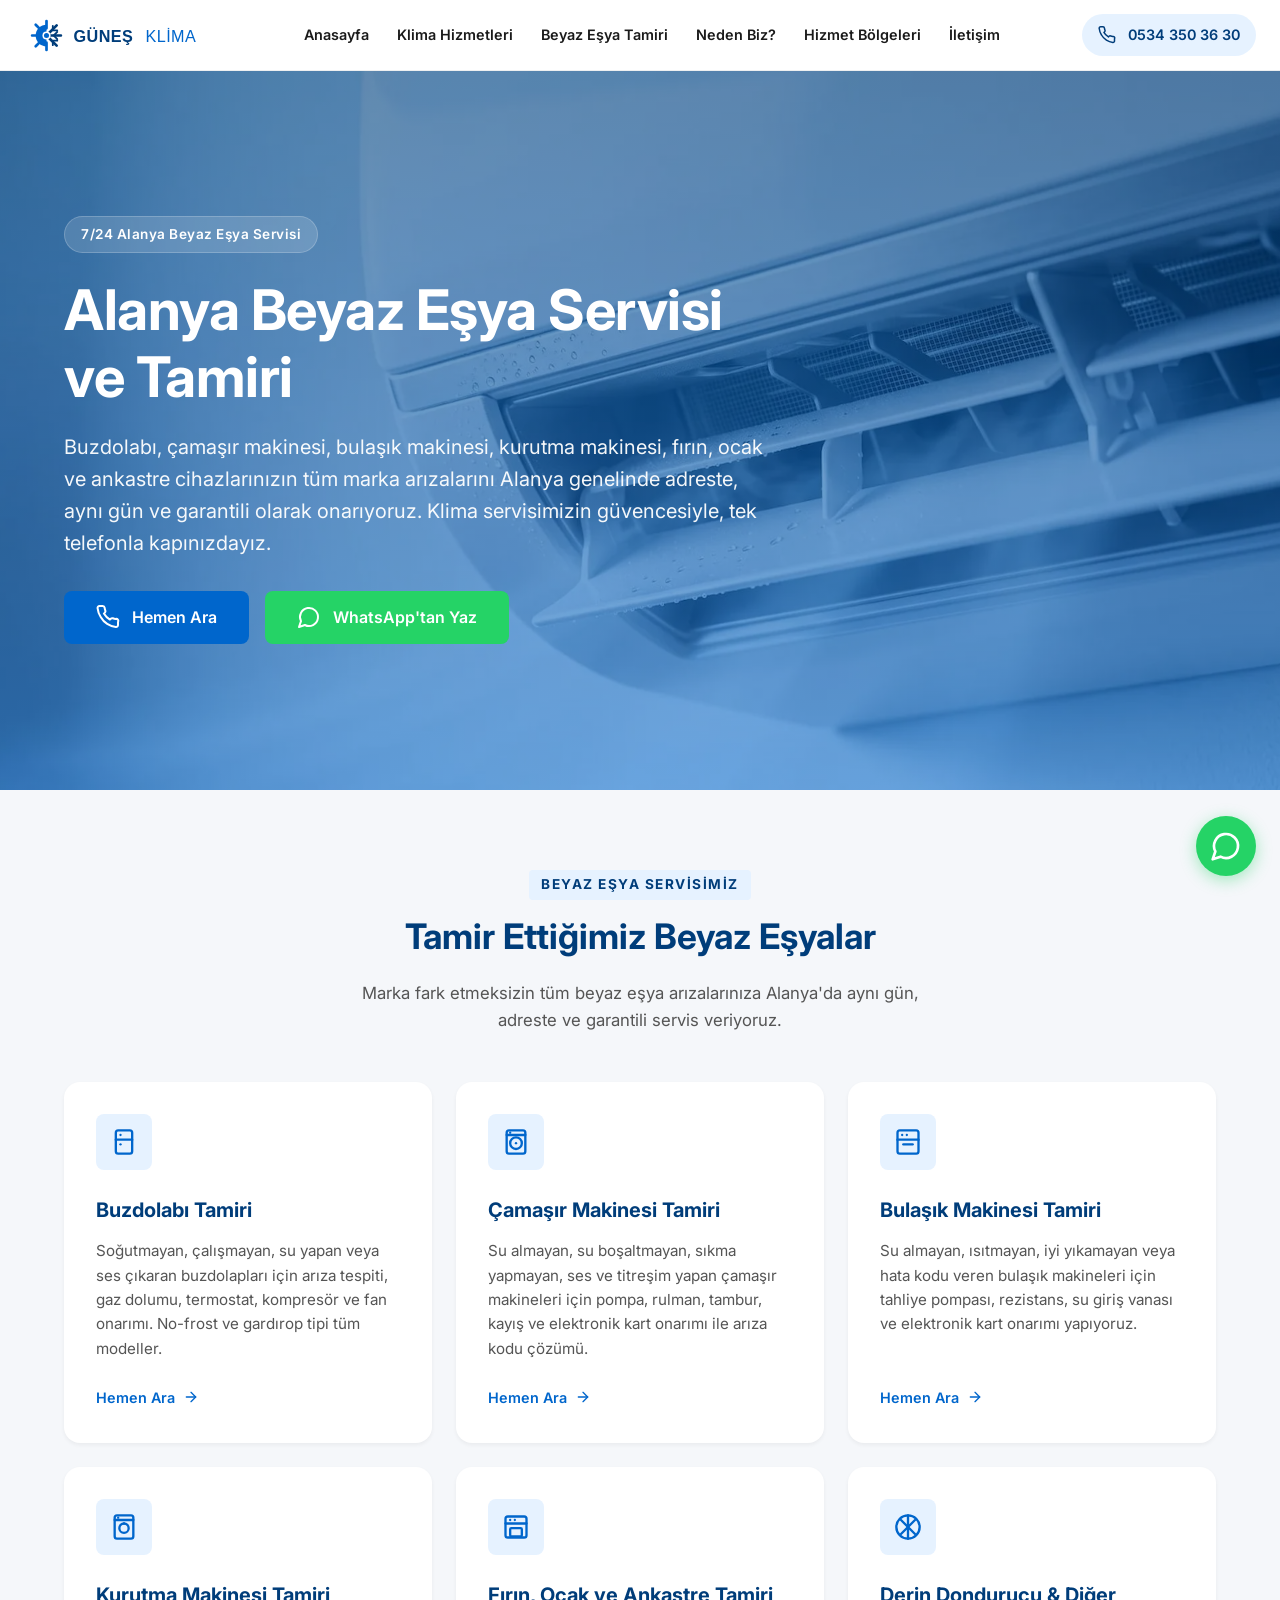
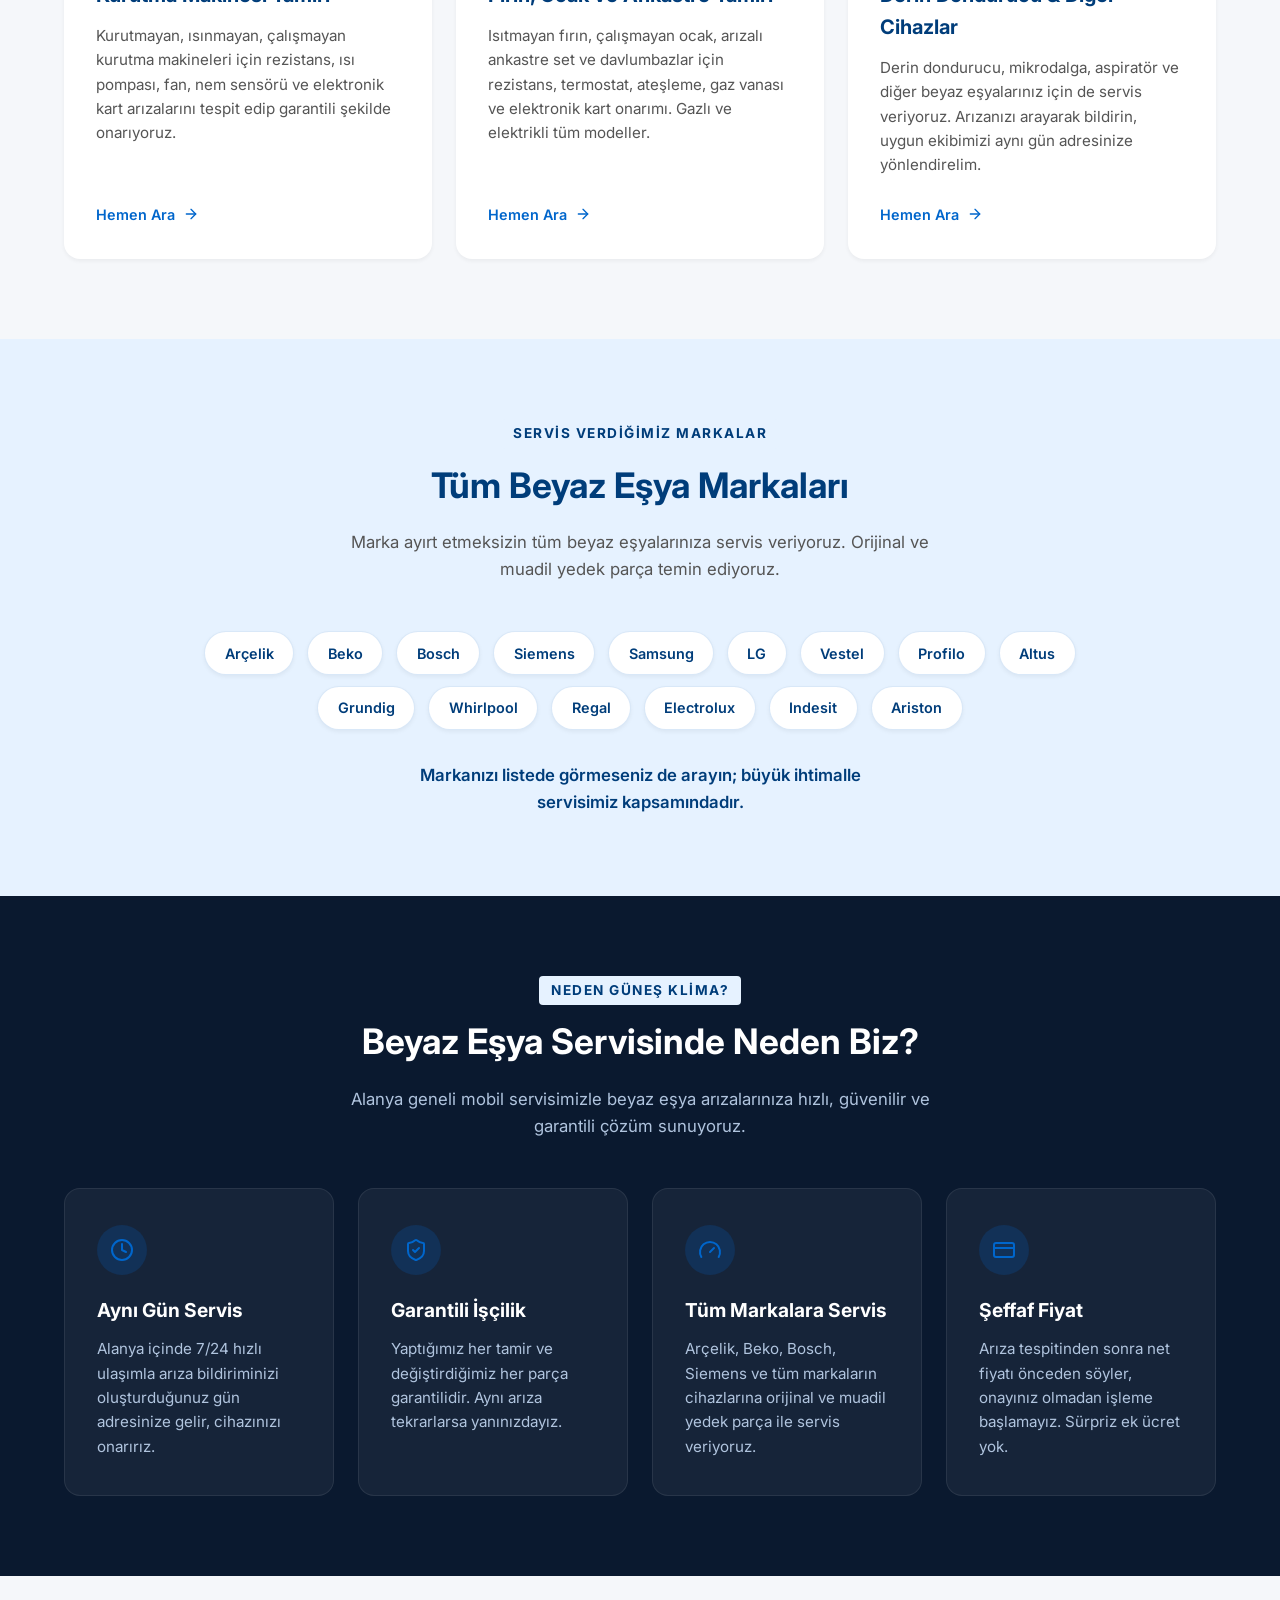
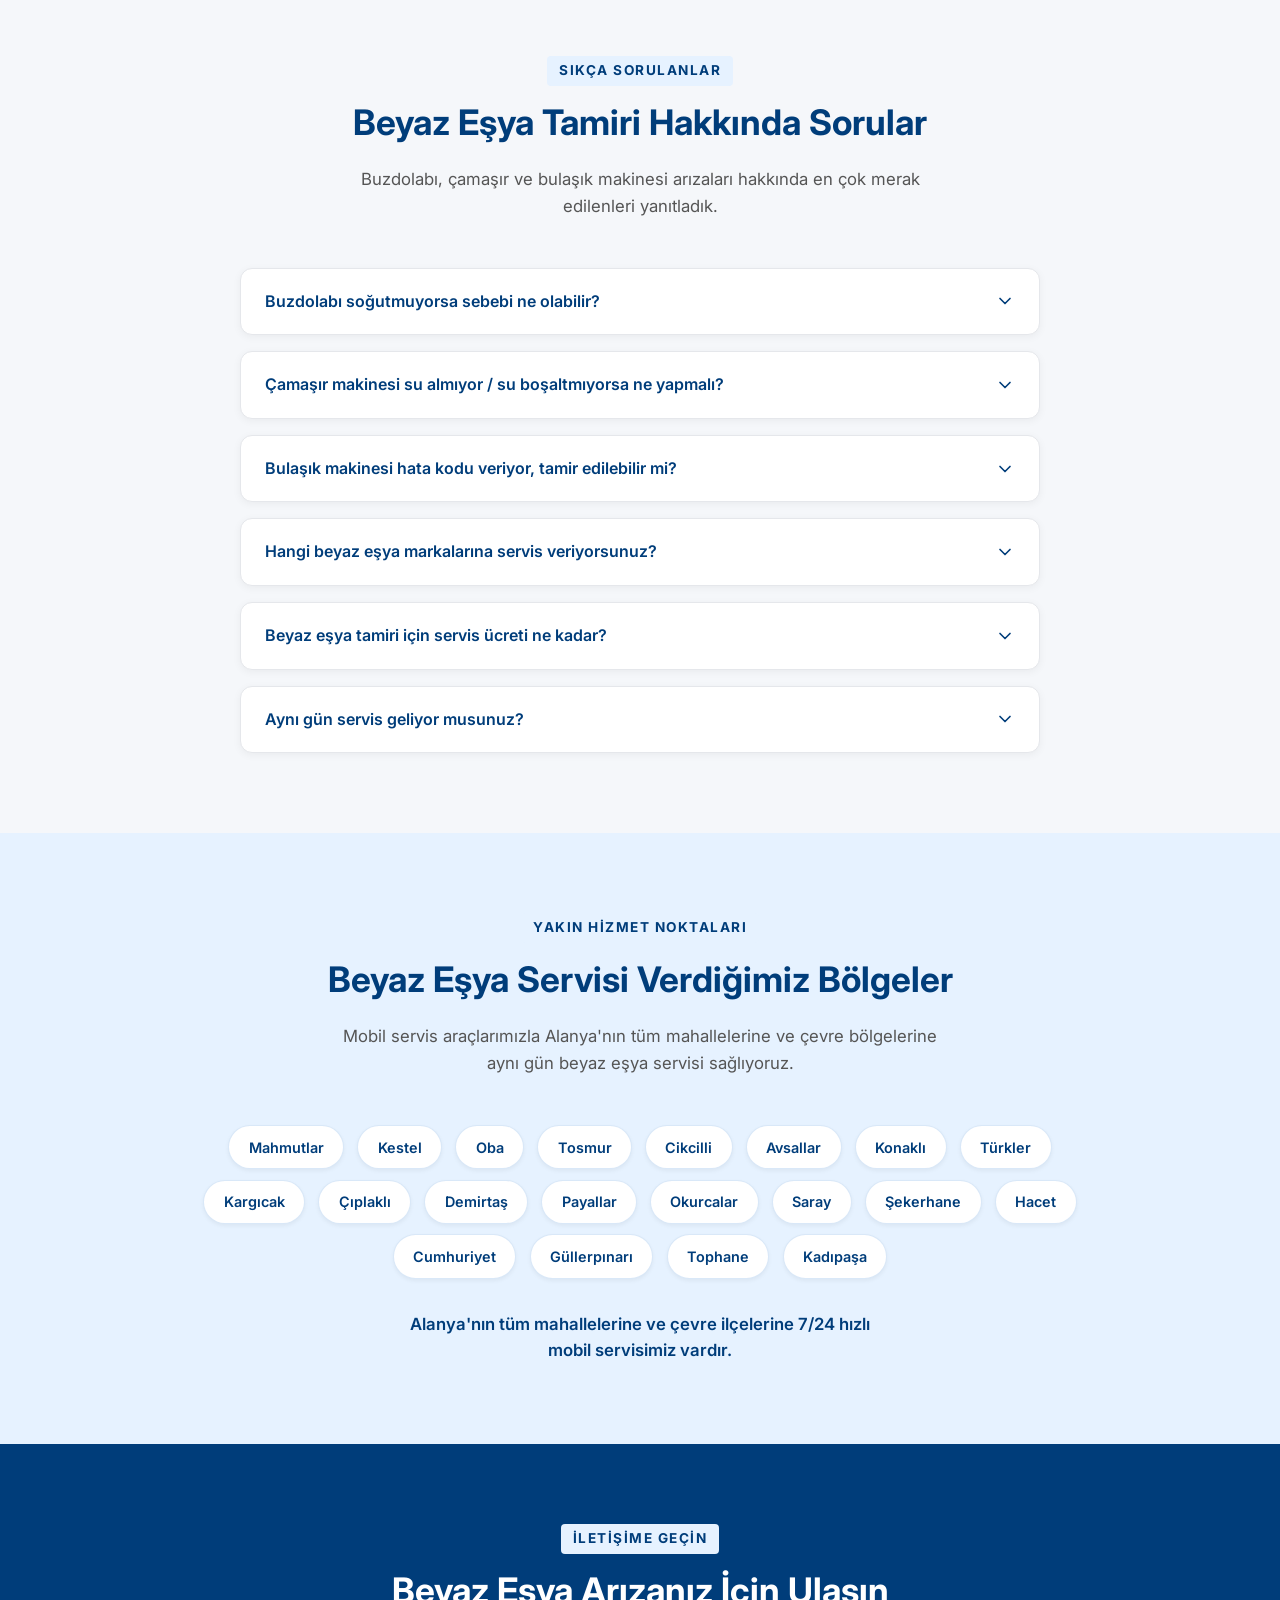
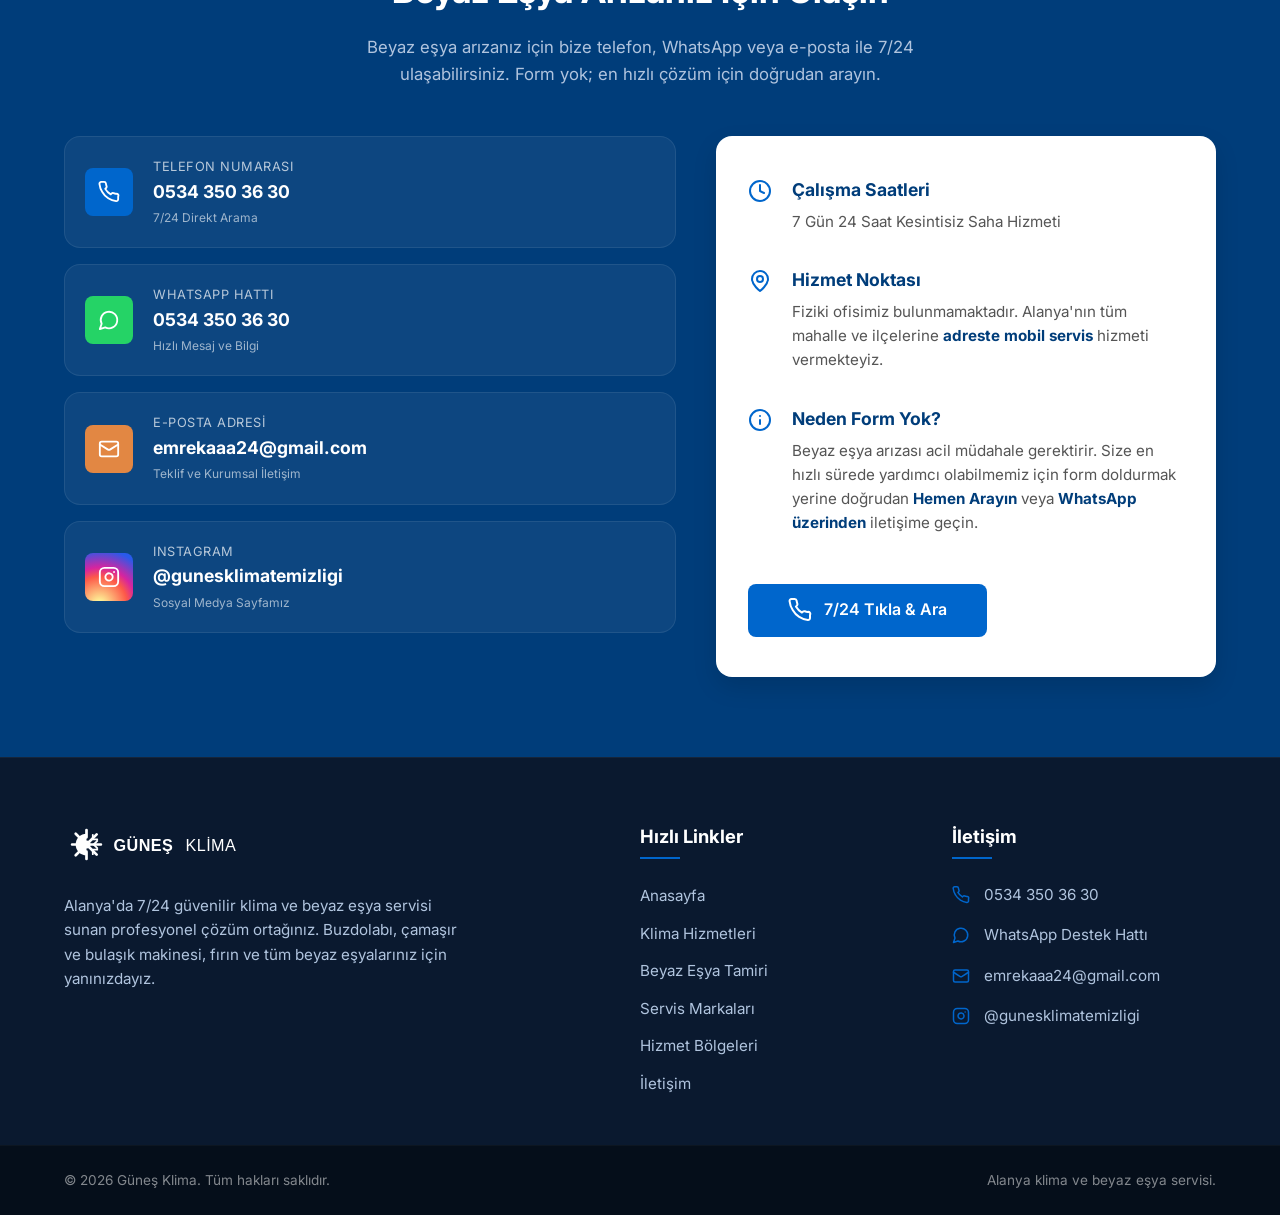
==== commit c2f7fe11: "Responsive logo: icon-only on small screens, fix text spacing" ====
--- a/beyaz-esya-tamiri.html
+++ b/beyaz-esya-tamiri.html
@@ -183,7 +183,8 @@
   <header class="main-header" id="header">
     <div class="container header-container">
       <a href="index.html" class="logo-link" title="Güneş Klima Anasayfa">
-        <img src="img/logo.svg" alt="Güneş Klima Bakım ve Temizliği Alanya" width="220" height="50" class="logo-img">
+        <img src="img/logo.svg" alt="Güneş Klima Bakım ve Temizliği Alanya" width="220" height="50" class="logo-img logo-full">
+        <img src="img/logo-icon.svg" alt="Güneş Klima" width="45" height="45" class="logo-img logo-icon">
       </a>
 
       <nav class="main-nav" aria-label="Ana Menü">
--- a/css/style.min.css
+++ b/css/style.min.css
@@ -1 +1 @@
-:root{--primary-color:#0066CC;--primary-dark:#003D7A;--primary-light:#E6F2FF;--text-color:#1A1A1A;--text-muted:#555555;--bg-light:#F5F7FA;--bg-dark:#0A192F;--white:#FFFFFF;--whatsapp-green:#25D366;--whatsapp-dark:#128C7E;--font-regular:400;--font-medium:600;--font-semibold:600;--font-bold:700;--font-black:700;--shadow-sm:0 2px 4px rgba(0,0,0,0.05);--shadow-md:0 4px 12px rgba(0,0,0,0.08);--shadow-lg:0 10px 25px rgba(0,0,0,0.12);--shadow-hover:0 15px 35px rgba(0,102,204,0.15);--border-radius-sm:4px;--border-radius-md:8px;--border-radius-lg:16px;--border-radius-full:9999px;--transition-fast:0.2s ease;--transition-normal:0.3s ease;--transition-slow:0.5s ease}*,*::before,*::after{box-sizing:border-box;margin:0;padding:0}html{scroll-behavior:smooth;font-size:16px;-webkit-text-size-adjust:100%}body{font-family:'Inter',-apple-system,BlinkMacSystemFont,"Segoe UI",Roboto,Helvetica,Arial,sans-serif;color:var(--text-color);background-color:var(--white);line-height:1.6;overflow-x:hidden}img{max-width:100%;height:auto;display:block}a{text-decoration:none;color:inherit;transition:color var(--transition-fast)}ul{list-style:none}button{cursor:pointer;border:none;background:none;font-family:inherit}*:focus-visible{outline:3px solid var(--primary-color);outline-offset:4px}.container{width:100%;max-width:1200px;margin:0 auto;padding:0 1.5rem}.text-center{text-align:center}.text-white{color:var(--white)!important}.text-light{color:#B0C4DE!important}.btn{display:inline-flex;align-items:center;justify-content:center;gap:0.75rem;padding:0.85rem 1.75rem;font-weight:var(--font-semibold);font-size:1rem;border-radius:var(--border-radius-md);transition:all var(--transition-normal);text-align:center;min-height:48px}.btn-primary{background-color:var(--primary-color);color:var(--white)}.btn-primary:hover{background-color:var(--primary-dark);transform:translateY(-2px);box-shadow:0 5px 15px rgba(0,102,204,0.3)}.btn-success{background-color:var(--whatsapp-green);color:var(--white)}.btn-success:hover{background-color:var(--whatsapp-dark);transform:translateY(-2px);box-shadow:0 5px 15px rgba(37,211,102,0.3)}.btn-outline{background-color:transparent;color:var(--white);border:2px solid rgba(255,255,255,0.7)}.btn-outline:hover{background-color:var(--white);color:var(--primary-color);transform:translateY(-2px);box-shadow:0 5px 15px rgba(0,0,0,0.2)}.main-header{position:fixed;top:0;left:0;width:100%;z-index:100;background-color:rgba(255,255,255,0.95);backdrop-filter:blur(10px);-webkit-backdrop-filter:blur(10px);border-bottom:1px solid rgba(0,0,0,0.05);transition:all var(--transition-normal)}.main-header.scrolled{box-shadow:var(--shadow-md);background-color:rgba(255,255,255,0.98)}.header-container{display:flex;align-items:center;justify-content:space-between;height:70px;max-width:1360px;gap:1rem}.logo-link{display:flex;align-items:center}.logo-img{height:45px;width:auto}.main-nav{display:none}.nav-list{display:flex;gap:clamp(0.5rem,1.2vw,1.25rem);flex-shrink:0}.nav-link{font-weight:var(--font-medium);font-size:0.9rem;color:var(--text-color);padding:0.5rem 0.4rem;position:relative;white-space:nowrap}.nav-link::after{content:'';position:absolute;bottom:0;left:50%;width:0;height:2px;background-color:var(--primary-color);transition:all var(--transition-normal);transform:translateX(-50%)}.nav-link:hover{color:var(--primary-color)}.nav-link:hover::after{width:80%}.header-actions{display:flex;align-items:center;gap:0.5rem;flex-shrink:0}.lang-switcher{display:flex;align-items:center;gap:1px;background-color:var(--bg-light);border-radius:var(--border-radius-full);padding:3px;flex-shrink:0}.lang-btn{font-size:0.7rem;font-weight:var(--font-bold);letter-spacing:0.3px;color:var(--text-muted);padding:0.3rem 0.4rem;border-radius:var(--border-radius-full);transition:all var(--transition-fast)}.lang-btn:hover{color:var(--primary-dark)}.lang-btn.active{background-color:var(--primary-color);color:var(--white)}.lang-switcher-mobile{align-self:flex-start;margin-bottom:0.5rem}.btn-call-header{background-color:var(--primary-light);color:var(--primary-dark);padding:0.6rem 1rem;font-size:0.9rem;border-radius:var(--border-radius-full);min-height:40px}.btn-call-header svg{width:18px;height:18px}.btn-call-header:hover{background-color:var(--primary-color);color:var(--white)}.call-text{display:none}.menu-toggle{display:flex;align-items:center;justify-content:center;width:44px;height:44px;border-radius:var(--border-radius-md);color:var(--primary-dark);transition:background var(--transition-fast)}.menu-toggle:hover{background-color:var(--bg-light)}.menu-toggle .icon-close{display:none}.menu-toggle[aria-expanded="true"] .icon-menu{display:none}.menu-toggle[aria-expanded="true"] .icon-close{display:block}.mobile-nav{position:absolute;top:70px;left:0;width:100%;background-color:var(--white);border-bottom:2px solid var(--primary-light);padding:1.5rem;box-shadow:var(--shadow-lg);display:none;opacity:0;transform:translateY(-10px);transition:opacity 0.3s ease,transform 0.3s ease}.mobile-nav.open{display:block;opacity:1;transform:translateY(0)}.mobile-nav-list{display:flex;flex-direction:column;gap:1rem}.mobile-nav-link{font-size:1.1rem;font-weight:var(--font-semibold);color:var(--text-color);display:block;padding:0.5rem 0;border-bottom:1px solid var(--bg-light)}.mobile-nav-link:hover{color:var(--primary-color)}.mobile-nav-actions{display:flex;flex-direction:column;gap:0.75rem;margin-top:1rem}.btn-call-mobile{background-color:var(--primary-color);color:var(--white);width:100%}.btn-whatsapp-mobile{background-color:var(--whatsapp-green);color:var(--white);width:100%}.hero-section{position:relative;min-height:80vh;margin-top:70px;display:flex;align-items:center;color:var(--white);padding:4rem 0;overflow:hidden;background:linear-gradient(rgba(0,61,122,0.6),rgba(0,102,204,0.55)),url('../img/hero-bg.webp') center/cover no-repeat;background-attachment:scroll}.hero-pattern{display:none}.hero-container{position:relative;z-index:2}.hero-content{max-width:700px}.hero-badge{display:inline-block;background-color:rgba(255,255,255,0.15);color:var(--white);padding:0.4rem 1rem;border-radius:var(--border-radius-full);font-size:0.85rem;font-weight:var(--font-semibold);margin-bottom:1.5rem;border:1px solid rgba(255,255,255,0.2);letter-spacing:0.5px}.hero-title{font-size:2.2rem;font-weight:var(--font-black);line-height:1.2;margin-bottom:1.25rem;letter-spacing:-0.5px}.hero-subtitle{font-size:1.1rem;opacity:0.95;margin-bottom:2rem;font-weight:var(--font-regular)}.hero-cta-group{display:flex;flex-direction:column;gap:1rem}.btn-hero{width:100%}.section-header{margin-bottom:3rem}.section-tag{display:inline-block;background-color:var(--primary-light);color:var(--primary-dark);font-weight:var(--font-bold);font-size:0.85rem;text-transform:uppercase;letter-spacing:1.5px;margin-bottom:0.5rem;padding:0.25rem 0.75rem;border-radius:var(--border-radius-sm)}.section-title{font-size:1.8rem;font-weight:var(--font-black);color:var(--primary-dark);margin-bottom:1rem}.section-desc{max-width:600px;margin:0 auto;color:var(--text-muted);font-size:1.05rem}.services-section{padding:5rem 0;background-color:var(--bg-light)}.services-grid{display:grid;grid-template-columns:1fr;gap:1.5rem}.service-card{background-color:var(--white);padding:2rem;border-radius:var(--border-radius-lg);box-shadow:var(--shadow-sm);transition:all var(--transition-normal);display:flex;flex-direction:column}.service-card:hover{transform:translateY(-5px);box-shadow:var(--shadow-lg)}.service-icon-box{background-color:var(--primary-light);color:var(--primary-color);width:56px;height:56px;border-radius:var(--border-radius-md);display:flex;align-items:center;justify-content:center;margin-bottom:1.5rem}.service-icon{width:28px;height:28px}.service-card-title{font-size:1.25rem;font-weight:var(--font-bold);color:var(--primary-dark);margin-bottom:0.85rem}.service-card-text{font-size:0.95rem;color:var(--text-muted);margin-bottom:1.5rem;flex-grow:1}.service-cta{margin-top:auto}.service-link{display:inline-flex;align-items:center;gap:0.5rem;color:var(--primary-color);font-weight:var(--font-semibold);font-size:0.9rem}.service-link:hover{color:var(--primary-dark)}.service-link svg{width:16px;height:16px;transition:transform var(--transition-fast)}.service-link:hover svg{transform:translateX(4px)}.why-us-section{padding:5rem 0;background-color:var(--bg-dark);color:var(--white)}.why-us-grid{display:grid;grid-template-columns:1fr;gap:1.5rem}.why-us-card{background-color:rgba(255,255,255,0.05);border:1px solid rgba(255,255,255,0.08);padding:2.25rem 2rem;border-radius:var(--border-radius-lg);transition:all var(--transition-normal)}.why-us-card:hover{background-color:rgba(255,255,255,0.08);transform:translateY(-5px);border-color:var(--primary-color)}.why-us-icon-box{background-color:rgba(0,102,204,0.2);color:var(--primary-color);width:50px;height:50px;border-radius:var(--border-radius-full);display:flex;align-items:center;justify-content:center;margin-bottom:1.25rem}.why-us-icon{width:24px;height:24px}.why-us-card-title{font-size:1.2rem;font-weight:var(--font-bold);margin-bottom:0.75rem}.why-us-card-text{font-size:0.95rem;color:#B0C4DE}.gallery-section{padding:5rem 0}.gallery-grid{display:grid;grid-template-columns:1fr;gap:2.5rem}.gallery-card{background-color:var(--white);border:1px solid rgba(0,0,0,0.06);border-radius:var(--border-radius-lg);padding:1.25rem;box-shadow:var(--shadow-sm)}.gallery-card-title{font-size:1.15rem;font-weight:var(--font-bold);color:var(--primary-dark);margin-bottom:1.25rem;text-align:center}.comparison-container{display:grid;grid-template-columns:1fr;gap:1rem}.gallery-image-wrapper{position:relative;width:100%;height:220px;background-color:var(--bg-light);overflow:hidden;border-radius:var(--border-radius-md);border:1px solid rgba(0,0,0,0.08);display:flex;align-items:center;justify-content:center;cursor:pointer}.gallery-placeholder{position:absolute;top:0;left:0;width:100%;height:100%;display:flex;flex-direction:column;align-items:center;justify-content:center;background:repeating-linear-gradient(-45deg,#F0F4F8,#F0F4F8 10px,#E2E8F0 10px,#E2E8F0 20px);color:#718096;font-size:0.8rem;font-weight:var(--font-semibold);text-align:center;padding:1.25rem;z-index:1;transition:opacity var(--transition-normal)}.placeholder-icon{width:36px;height:36px;margin-bottom:0.5rem;opacity:0.6}.gallery-placeholder small{display:block;margin-top:0.4rem;font-size:0.75rem;font-weight:var(--font-regular);color:#A0AEC0}.gallery-img{position:absolute;top:0;left:0;width:100%;height:100%;object-fit:cover;z-index:2;opacity:0;transition:opacity var(--transition-normal),transform var(--transition-normal)}.gallery-img.loaded{opacity:1}.gallery-image-wrapper:hover .gallery-img.loaded{transform:scale(1.05)}.badge{position:absolute;top:0.75rem;left:0.75rem;padding:0.35rem 0.75rem;border-radius:var(--border-radius-sm);color:var(--white);font-size:0.75rem;font-weight:var(--font-bold);text-transform:uppercase;z-index:3;letter-spacing:0.5px;box-shadow:var(--shadow-sm)}.badge-before{background-color:#E53E3E}.badge-after{background-color:#38A169}.regions-section{padding:5rem 0;background-color:var(--primary-light)}.regions-grid{display:flex;flex-wrap:wrap;justify-content:center;gap:0.65rem 0.85rem;max-width:900px;margin:0 auto 2rem auto}.region-chip{background-color:var(--white);color:var(--primary-dark);font-weight:var(--font-semibold);font-size:0.9rem;padding:0.6rem 1.2rem;border-radius:var(--border-radius-full);box-shadow:var(--shadow-sm);border:1px solid rgba(0,102,204,0.15);transition:all var(--transition-fast)}.region-chip:hover{background-color:var(--primary-color);color:var(--white);transform:translateY(-2px);box-shadow:var(--shadow-md)}.regions-note{max-width:500px;margin:0 auto;color:var(--primary-dark);font-weight:var(--font-semibold);font-size:1.05rem}.contact-section{padding:5rem 0;background-color:var(--primary-dark);color:var(--white)}.contact-grid{display:grid;grid-template-columns:1fr;gap:2.5rem}.contact-info-column{display:flex;flex-direction:column;gap:1rem}.contact-card{background-color:rgba(255,255,255,0.05);border:1px solid rgba(255,255,255,0.08);border-radius:var(--border-radius-lg);transition:all var(--transition-normal)}.contact-card:hover{background-color:rgba(255,255,255,0.08);transform:translateX(4px);border-color:var(--primary-color)}.contact-link-card{display:flex;align-items:center;gap:1.25rem;padding:1.25rem;width:100%}.contact-icon-box{width:48px;height:48px;border-radius:var(--border-radius-md);display:flex;align-items:center;justify-content:center;color:var(--white)}.contact-icon-box svg{width:22px;height:22px}.contact-icon-box.call{background-color:var(--primary-color)}.contact-icon-box.whatsapp{background-color:var(--whatsapp-green)}.contact-icon-box.mail{background-color:#E28743}.contact-icon-box.instagram{background:radial-gradient(circle at 30% 107%,#fdf497 0%,#fdf497 5%,#fd5949 45%,#d6249f 60%,#285AEB 90%)}.contact-card-content{display:flex;flex-direction:column}.contact-card-label{font-size:0.8rem;text-transform:uppercase;letter-spacing:0.5px;opacity:0.7}.contact-card-value{font-size:1.1rem;font-weight:var(--font-bold)}.contact-card-sub{font-size:0.75rem;opacity:0.6;margin-top:0.15rem}.contact-details-column{display:flex}.details-card{background-color:var(--white);color:var(--text-color);padding:2.5rem 2rem;border-radius:var(--border-radius-lg);box-shadow:var(--shadow-lg);display:flex;flex-direction:column;justify-content:space-between;width:100%}.details-row{display:flex;gap:1.25rem;margin-bottom:2rem}.details-icon{width:24px;height:24px;color:var(--primary-color);flex-shrink:0;margin-top:0.2rem}.details-text h3{font-size:1.1rem;font-weight:var(--font-bold);color:var(--primary-dark);margin-bottom:0.35rem}.details-text p{font-size:0.95rem;color:var(--text-muted)}.details-text p strong{color:var(--primary-dark)}.details-cta-wrapper{margin-top:1rem}.btn-call-cta{background-color:var(--primary-color);color:var(--white);width:100%}.btn-call-cta:hover{background-color:var(--primary-dark)}.main-footer{background-color:var(--bg-dark);color:var(--white);padding:4rem 0 0 0;border-top:1px solid rgba(255,255,255,0.05)}.footer-grid{display:grid;grid-template-columns:1fr;gap:3rem;padding-bottom:3rem}.footer-logo-link{display:inline-block;margin-bottom:1.25rem}.logo-img-footer{height:45px;width:auto;filter:brightness(0) invert(1)}.footer-desc{color:#B0C4DE;font-size:0.95rem;max-width:400px}.footer-title{font-size:1.15rem;font-weight:var(--font-bold);margin-bottom:1.5rem;position:relative;padding-bottom:0.5rem}.footer-title::after{content:'';position:absolute;bottom:0;left:0;width:40px;height:2px;background-color:var(--primary-color)}.footer-link-list{display:flex;flex-direction:column;gap:0.75rem}.footer-link-list a{color:#B0C4DE;font-size:0.95rem}.footer-link-list a:hover{color:var(--white);padding-left:4px}.footer-contact-list{display:flex;flex-direction:column;gap:1rem}.footer-contact-list li{display:flex;align-items:center;gap:0.85rem;color:#B0C4DE;font-size:0.95rem}.footer-contact-list li svg{width:18px;height:18px;color:var(--primary-color);flex-shrink:0}.footer-contact-list a:hover{color:var(--white)}.footer-bottom{background-color:#050E1A;padding:1.5rem 0;border-top:1px solid rgba(255,255,255,0.03)}.footer-bottom-container{display:flex;flex-direction:column;align-items:center;gap:0.75rem;font-size:0.85rem;color:rgba(255,255,255,0.5);text-align:center}.sticky-whatsapp{position:fixed;bottom:1.5rem;right:1.5rem;width:60px;height:60px;background-color:var(--whatsapp-green);color:var(--white);border-radius:var(--border-radius-full);display:flex;align-items:center;justify-content:center;box-shadow:0 4px 16px rgba(37,211,102,0.4);z-index:99;transition:transform var(--transition-fast),background-color var(--transition-fast);animation:pulse 2s infinite;will-change:transform}.sticky-whatsapp svg{width:32px;height:32px}.sticky-whatsapp:hover{background-color:var(--whatsapp-dark);transform:scale(1.05)}@keyframes pulse{0%{transform:scale(1);box-shadow:0 4px 16px rgba(37,211,102,0.4)}50%{transform:scale(1.08);box-shadow:0 0 0 10px rgba(37,211,102,0)}100%{transform:scale(1);box-shadow:0 4px 16px rgba(37,211,102,0.4)}}.lightbox{position:fixed;top:0;left:0;width:100%;height:100%;background-color:rgba(5,14,26,0.95);z-index:1000;display:none;align-items:center;justify-content:center;opacity:0;transition:opacity var(--transition-normal) ease}.lightbox.open{display:flex;opacity:1}.lightbox-content{position:relative;max-width:85%;max-height:80%;display:flex;flex-direction:column;align-items:center}.lightbox img{max-width:100%;max-height:70vh;object-fit:contain;border-radius:var(--border-radius-md);border:3px solid rgba(255,255,255,0.1);box-shadow:var(--shadow-lg);transform:scale(0.95);transition:transform var(--transition-normal) ease}.lightbox.open img{transform:scale(1)}.lightbox-caption{color:var(--white);margin-top:1rem;font-size:1.1rem;font-weight:var(--font-semibold);text-align:center;letter-spacing:0.5px}.lightbox-close{position:absolute;top:1.5rem;right:1.5rem;color:var(--white);font-size:2.5rem;width:50px;height:50px;display:flex;align-items:center;justify-content:center;transition:color var(--transition-fast)}.lightbox-close:hover{color:var(--primary-color)}.lightbox-nav{position:absolute;top:50%;transform:translateY(-50%);color:var(--white);font-size:2rem;background-color:rgba(255,255,255,0.05);width:50px;height:60px;display:flex;align-items:center;justify-content:center;transition:all var(--transition-fast);border-radius:var(--border-radius-sm);user-select:none}.lightbox-nav:hover{background-color:var(--primary-color)}.lightbox-prev{left:1rem}.lightbox-next{right:1rem}.faq-section{padding:80px 0;background:var(--bg-light)}.faq-list{max-width:800px;margin:0 auto;display:flex;flex-direction:column;gap:16px}.faq-item{background:white;border-radius:12px;padding:0;box-shadow:0 2px 8px rgba(0,0,0,0.05);border:1px solid #e5e7eb;overflow:hidden}.faq-question{display:flex;justify-content:space-between;align-items:center;padding:20px 24px;cursor:pointer;font-weight:600;font-size:1rem;color:var(--primary-dark);list-style:none;user-select:none}.faq-question::-webkit-details-marker{display:none}.faq-icon{transition:transform 0.2s ease;flex-shrink:0;margin-left:16px}.faq-item[open] .faq-icon{transform:rotate(180deg)}.faq-answer{padding:0 24px 20px 24px;color:var(--text-color);line-height:1.7}.faq-answer p{margin:0}@media (max-width:768px){.faq-question{padding:16px 20px;font-size:0.95rem}.faq-answer{padding:0 20px 16px 20px}}@media (min-width:768px){.menu-toggle{display:none}.main-nav{display:block}.hero-section{padding:6rem 0}.hero-title{font-size:3rem}.hero-cta-group{flex-direction:row}.btn-hero{width:auto;padding-left:2rem;padding-right:2rem}.section-title{font-size:2.2rem}.services-grid{grid-template-columns:repeat(2,1fr)}.why-us-grid{grid-template-columns:repeat(2,1fr)}.gallery-grid{grid-template-columns:repeat(2,1fr)}.comparison-container{grid-template-columns:repeat(2,1fr)}.contact-grid{grid-template-columns:1.1fr 0.9fr}.btn-call-cta{width:auto;padding-left:2.5rem;padding-right:2.5rem}.footer-grid{grid-template-columns:2fr 1fr 1fr}}@media (min-width:1024px){.call-text{display:inline}.hero-section{min-height:80vh;padding:8rem 0}.hero-title{font-size:3.5rem}.hero-subtitle{font-size:1.25rem}.services-grid{grid-template-columns:repeat(3,1fr)}.why-us-grid{grid-template-columns:repeat(4,1fr)}.gallery-grid{grid-template-columns:repeat(3,1fr)}.footer-bottom-container{flex-direction:row;justify-content:space-between;text-align:left}}+ :root{--primary-color:#0066CC;--primary-dark:#003D7A;--primary-light:#E6F2FF;--text-color:#1A1A1A;--text-muted:#555555;--bg-light:#F5F7FA;--bg-dark:#0A192F;--white:#FFFFFF;--whatsapp-green:#25D366;--whatsapp-dark:#128C7E;--font-regular:400;--font-medium:600;--font-semibold:600;--font-bold:700;--font-black:700;--shadow-sm:0 2px 4px rgba(0,0,0,0.05);--shadow-md:0 4px 12px rgba(0,0,0,0.08);--shadow-lg:0 10px 25px rgba(0,0,0,0.12);--shadow-hover:0 15px 35px rgba(0,102,204,0.15);--border-radius-sm:4px;--border-radius-md:8px;--border-radius-lg:16px;--border-radius-full:9999px;--transition-fast:0.2s ease;--transition-normal:0.3s ease;--transition-slow:0.5s ease}*,*::before,*::after{box-sizing:border-box;margin:0;padding:0}html{scroll-behavior:smooth;font-size:16px;-webkit-text-size-adjust:100%}body{font-family:'Inter',-apple-system,BlinkMacSystemFont,"Segoe UI",Roboto,Helvetica,Arial,sans-serif;color:var(--text-color);background-color:var(--white);line-height:1.6;overflow-x:hidden}img{max-width:100%;height:auto;display:block}a{text-decoration:none;color:inherit;transition:color var(--transition-fast)}ul{list-style:none}button{cursor:pointer;border:none;background:none;font-family:inherit}*:focus-visible{outline:3px solid var(--primary-color);outline-offset:4px}.container{width:100%;max-width:1200px;margin:0 auto;padding:0 1.5rem}.text-center{text-align:center}.text-white{color:var(--white) !important}.text-light{color:#B0C4DE !important}.btn{display:inline-flex;align-items:center;justify-content:center;gap:0.75rem;padding:0.85rem 1.75rem;font-weight:var(--font-semibold);font-size:1rem;border-radius:var(--border-radius-md);transition:all var(--transition-normal);text-align:center;min-height:48px}.btn-primary{background-color:var(--primary-color);color:var(--white)}.btn-primary:hover{background-color:var(--primary-dark);transform:translateY(-2px);box-shadow:0 5px 15px rgba(0,102,204,0.3)}.btn-success{background-color:var(--whatsapp-green);color:var(--white)}.btn-success:hover{background-color:var(--whatsapp-dark);transform:translateY(-2px);box-shadow:0 5px 15px rgba(37,211,102,0.3)}.btn-outline{background-color:transparent;color:var(--white);border:2px solid rgba(255,255,255,0.7)}.btn-outline:hover{background-color:var(--white);color:var(--primary-color);transform:translateY(-2px);box-shadow:0 5px 15px rgba(0,0,0,0.2)}.main-header{position:fixed;top:0;left:0;width:100%;z-index:100;background-color:rgba(255,255,255,0.95);backdrop-filter:blur(10px);-webkit-backdrop-filter:blur(10px);border-bottom:1px solid rgba(0,0,0,0.05);transition:all var(--transition-normal)}.main-header.scrolled{box-shadow:var(--shadow-md);background-color:rgba(255,255,255,0.98)}.header-container{display:flex;align-items:center;justify-content:space-between;height:70px;max-width:1360px;gap:1rem}.logo-link{display:flex;align-items:center}.logo-img{height:45px;width:auto}.logo-icon{display:none}@media (max-width:400px){.logo-full{display:none}.logo-icon{display:block}}.main-nav{display:none}.nav-list{display:flex;gap:clamp(0.5rem,1.2vw,1.25rem);flex-shrink:0}.nav-link{font-weight:var(--font-medium);font-size:0.9rem;color:var(--text-color);padding:0.5rem 0.4rem;position:relative;white-space:nowrap}.nav-link::after{content:'';position:absolute;bottom:0;left:50%;width:0;height:2px;background-color:var(--primary-color);transition:all var(--transition-normal);transform:translateX(-50%)}.nav-link:hover{color:var(--primary-color)}.nav-link:hover::after{width:80%}.header-actions{display:flex;align-items:center;gap:0.5rem;flex-shrink:0}.lang-switcher{display:flex;align-items:center;gap:1px;background-color:var(--bg-light);border-radius:var(--border-radius-full);padding:3px;flex-shrink:0}.lang-btn{font-size:0.7rem;font-weight:var(--font-bold);letter-spacing:0.3px;color:var(--text-muted);padding:0.3rem 0.4rem;border-radius:var(--border-radius-full);transition:all var(--transition-fast)}.lang-btn:hover{color:var(--primary-dark)}.lang-btn.active{background-color:var(--primary-color);color:var(--white)}.lang-switcher-mobile{align-self:flex-start;margin-bottom:0.5rem}.btn-call-header{background-color:var(--primary-light);color:var(--primary-dark);padding:0.6rem 1rem;font-size:0.9rem;border-radius:var(--border-radius-full);min-height:40px}.btn-call-header svg{width:18px;height:18px}.btn-call-header:hover{background-color:var(--primary-color);color:var(--white)}.call-text{display:none}.menu-toggle{display:flex;align-items:center;justify-content:center;width:44px;height:44px;border-radius:var(--border-radius-md);color:var(--primary-dark);transition:background var(--transition-fast)}.menu-toggle:hover{background-color:var(--bg-light)}.menu-toggle .icon-close{display:none}.menu-toggle[aria-expanded="true"] .icon-menu{display:none}.menu-toggle[aria-expanded="true"] .icon-close{display:block}.mobile-nav{position:absolute;top:70px;left:0;width:100%;background-color:var(--white);border-bottom:2px solid var(--primary-light);padding:1.5rem;box-shadow:var(--shadow-lg);display:none;opacity:0;transform:translateY(-10px);transition:opacity 0.3s ease,transform 0.3s ease}.mobile-nav.open{display:block;opacity:1;transform:translateY(0)}.mobile-nav-list{display:flex;flex-direction:column;gap:1rem}.mobile-nav-link{font-size:1.1rem;font-weight:var(--font-semibold);color:var(--text-color);display:block;padding:0.5rem 0;border-bottom:1px solid var(--bg-light)}.mobile-nav-link:hover{color:var(--primary-color)}.mobile-nav-actions{display:flex;flex-direction:column;gap:0.75rem;margin-top:1rem}.btn-call-mobile{background-color:var(--primary-color);color:var(--white);width:100%}.btn-whatsapp-mobile{background-color:var(--whatsapp-green);color:var(--white);width:100%}.hero-section{position:relative;min-height:80vh;margin-top:70px;display:flex;align-items:center;color:var(--white);padding:4rem 0;overflow:hidden;background:linear-gradient(rgba(0,61,122,0.6),rgba(0,102,204,0.55)),url('../img/hero-bg.webp') center/cover no-repeat;background-attachment:scroll}.hero-pattern{display:none}.hero-container{position:relative;z-index:2}.hero-content{max-width:700px}.hero-badge{display:inline-block;background-color:rgba(255,255,255,0.15);color:var(--white);padding:0.4rem 1rem;border-radius:var(--border-radius-full);font-size:0.85rem;font-weight:var(--font-semibold);margin-bottom:1.5rem;border:1px solid rgba(255,255,255,0.2);letter-spacing:0.5px}.hero-title{font-size:2.2rem;font-weight:var(--font-black);line-height:1.2;margin-bottom:1.25rem;letter-spacing:-0.5px}.hero-subtitle{font-size:1.1rem;opacity:0.95;margin-bottom:2rem;font-weight:var(--font-regular)}.hero-cta-group{display:flex;flex-direction:column;gap:1rem}.btn-hero{width:100%}.section-header{margin-bottom:3rem}.section-tag{display:inline-block;background-color:var(--primary-light);color:var(--primary-dark);font-weight:var(--font-bold);font-size:0.85rem;text-transform:uppercase;letter-spacing:1.5px;margin-bottom:0.5rem;padding:0.25rem 0.75rem;border-radius:var(--border-radius-sm)}.section-title{font-size:1.8rem;font-weight:var(--font-black);color:var(--primary-dark);margin-bottom:1rem}.section-desc{max-width:600px;margin:0 auto;color:var(--text-muted);font-size:1.05rem}.services-section{padding:5rem 0;background-color:var(--bg-light)}.services-grid{display:grid;grid-template-columns:1fr;gap:1.5rem}.service-card{background-color:var(--white);padding:2rem;border-radius:var(--border-radius-lg);box-shadow:var(--shadow-sm);transition:all var(--transition-normal);display:flex;flex-direction:column}.service-card:hover{transform:translateY(-5px);box-shadow:var(--shadow-lg)}.service-icon-box{background-color:var(--primary-light);color:var(--primary-color);width:56px;height:56px;border-radius:var(--border-radius-md);display:flex;align-items:center;justify-content:center;margin-bottom:1.5rem}.service-icon{width:28px;height:28px}.service-card-title{font-size:1.25rem;font-weight:var(--font-bold);color:var(--primary-dark);margin-bottom:0.85rem}.service-card-text{font-size:0.95rem;color:var(--text-muted);margin-bottom:1.5rem;flex-grow:1}.service-cta{margin-top:auto}.service-link{display:inline-flex;align-items:center;gap:0.5rem;color:var(--primary-color);font-weight:var(--font-semibold);font-size:0.9rem}.service-link:hover{color:var(--primary-dark)}.service-link svg{width:16px;height:16px;transition:transform var(--transition-fast)}.service-link:hover svg{transform:translateX(4px)}.why-us-section{padding:5rem 0;background-color:var(--bg-dark);color:var(--white)}.why-us-grid{display:grid;grid-template-columns:1fr;gap:1.5rem}.why-us-card{background-color:rgba(255,255,255,0.05);border:1px solid rgba(255,255,255,0.08);padding:2.25rem 2rem;border-radius:var(--border-radius-lg);transition:all var(--transition-normal)}.why-us-card:hover{background-color:rgba(255,255,255,0.08);transform:translateY(-5px);border-color:var(--primary-color)}.why-us-icon-box{background-color:rgba(0,102,204,0.2);color:var(--primary-color);width:50px;height:50px;border-radius:var(--border-radius-full);display:flex;align-items:center;justify-content:center;margin-bottom:1.25rem}.why-us-icon{width:24px;height:24px}.why-us-card-title{font-size:1.2rem;font-weight:var(--font-bold);margin-bottom:0.75rem}.why-us-card-text{font-size:0.95rem;color:#B0C4DE}.gallery-section{padding:5rem 0}.gallery-grid{display:grid;grid-template-columns:1fr;gap:2.5rem}.gallery-card{background-color:var(--white);border:1px solid rgba(0,0,0,0.06);border-radius:var(--border-radius-lg);padding:1.25rem;box-shadow:var(--shadow-sm)}.gallery-card-title{font-size:1.15rem;font-weight:var(--font-bold);color:var(--primary-dark);margin-bottom:1.25rem;text-align:center}.comparison-container{display:grid;grid-template-columns:1fr;gap:1rem}.gallery-image-wrapper{position:relative;width:100%;height:220px;background-color:var(--bg-light);overflow:hidden;border-radius:var(--border-radius-md);border:1px solid rgba(0,0,0,0.08);display:flex;align-items:center;justify-content:center;cursor:pointer}.gallery-placeholder{position:absolute;top:0;left:0;width:100%;height:100%;display:flex;flex-direction:column;align-items:center;justify-content:center;background:repeating-linear-gradient( -45deg,#F0F4F8,#F0F4F8 10px,#E2E8F0 10px,#E2E8F0 20px );color:#718096;font-size:0.8rem;font-weight:var(--font-semibold);text-align:center;padding:1.25rem;z-index:1;transition:opacity var(--transition-normal)}.placeholder-icon{width:36px;height:36px;margin-bottom:0.5rem;opacity:0.6}.gallery-placeholder small{display:block;margin-top:0.4rem;font-size:0.75rem;font-weight:var(--font-regular);color:#A0AEC0}.gallery-img{position:absolute;top:0;left:0;width:100%;height:100%;object-fit:cover;z-index:2;opacity:0;transition:opacity var(--transition-normal),transform var(--transition-normal)}.gallery-img.loaded{opacity:1}.gallery-image-wrapper:hover .gallery-img.loaded{transform:scale(1.05)}.badge{position:absolute;top:0.75rem;left:0.75rem;padding:0.35rem 0.75rem;border-radius:var(--border-radius-sm);color:var(--white);font-size:0.75rem;font-weight:var(--font-bold);text-transform:uppercase;z-index:3;letter-spacing:0.5px;box-shadow:var(--shadow-sm)}.badge-before{background-color:#E53E3E}.badge-after{background-color:#38A169}.regions-section{padding:5rem 0;background-color:var(--primary-light)}.regions-grid{display:flex;flex-wrap:wrap;justify-content:center;gap:0.65rem 0.85rem;max-width:900px;margin:0 auto 2rem auto}.region-chip{background-color:var(--white);color:var(--primary-dark);font-weight:var(--font-semibold);font-size:0.9rem;padding:0.6rem 1.2rem;border-radius:var(--border-radius-full);box-shadow:var(--shadow-sm);border:1px solid rgba(0,102,204,0.15);transition:all var(--transition-fast)}.region-chip:hover{background-color:var(--primary-color);color:var(--white);transform:translateY(-2px);box-shadow:var(--shadow-md)}.regions-note{max-width:500px;margin:0 auto;color:var(--primary-dark);font-weight:var(--font-semibold);font-size:1.05rem}.contact-section{padding:5rem 0;background-color:var(--primary-dark);color:var(--white)}.contact-grid{display:grid;grid-template-columns:1fr;gap:2.5rem}.contact-info-column{display:flex;flex-direction:column;gap:1rem}.contact-card{background-color:rgba(255,255,255,0.05);border:1px solid rgba(255,255,255,0.08);border-radius:var(--border-radius-lg);transition:all var(--transition-normal)}.contact-card:hover{background-color:rgba(255,255,255,0.08);transform:translateX(4px);border-color:var(--primary-color)}.contact-link-card{display:flex;align-items:center;gap:1.25rem;padding:1.25rem;width:100%}.contact-icon-box{width:48px;height:48px;border-radius:var(--border-radius-md);display:flex;align-items:center;justify-content:center;color:var(--white)}.contact-icon-box svg{width:22px;height:22px}.contact-icon-box.call{background-color:var(--primary-color)}.contact-icon-box.whatsapp{background-color:var(--whatsapp-green)}.contact-icon-box.mail{background-color:#E28743}.contact-icon-box.instagram{background:radial-gradient(circle at 30% 107%,#fdf497 0%,#fdf497 5%,#fd5949 45%,#d6249f 60%,#285AEB 90%)}.contact-card-content{display:flex;flex-direction:column}.contact-card-label{font-size:0.8rem;text-transform:uppercase;letter-spacing:0.5px;opacity:0.7}.contact-card-value{font-size:1.1rem;font-weight:var(--font-bold)}.contact-card-sub{font-size:0.75rem;opacity:0.6;margin-top:0.15rem}.contact-details-column{display:flex}.details-card{background-color:var(--white);color:var(--text-color);padding:2.5rem 2rem;border-radius:var(--border-radius-lg);box-shadow:var(--shadow-lg);display:flex;flex-direction:column;justify-content:space-between;width:100%}.details-row{display:flex;gap:1.25rem;margin-bottom:2rem}.details-icon{width:24px;height:24px;color:var(--primary-color);flex-shrink:0;margin-top:0.2rem}.details-text h3{font-size:1.1rem;font-weight:var(--font-bold);color:var(--primary-dark);margin-bottom:0.35rem}.details-text p{font-size:0.95rem;color:var(--text-muted)}.details-text p strong{color:var(--primary-dark)}.details-cta-wrapper{margin-top:1rem}.btn-call-cta{background-color:var(--primary-color);color:var(--white);width:100%}.btn-call-cta:hover{background-color:var(--primary-dark)}.main-footer{background-color:var(--bg-dark);color:var(--white);padding:4rem 0 0 0;border-top:1px solid rgba(255,255,255,0.05)}.footer-grid{display:grid;grid-template-columns:1fr;gap:3rem;padding-bottom:3rem}.footer-logo-link{display:inline-block;margin-bottom:1.25rem}.logo-img-footer{height:45px;width:auto;filter:brightness(0) invert(1)}.footer-desc{color:#B0C4DE;font-size:0.95rem;max-width:400px}.footer-title{font-size:1.15rem;font-weight:var(--font-bold);margin-bottom:1.5rem;position:relative;padding-bottom:0.5rem}.footer-title::after{content:'';position:absolute;bottom:0;left:0;width:40px;height:2px;background-color:var(--primary-color)}.footer-link-list{display:flex;flex-direction:column;gap:0.75rem}.footer-link-list a{color:#B0C4DE;font-size:0.95rem}.footer-link-list a:hover{color:var(--white);padding-left:4px}.footer-contact-list{display:flex;flex-direction:column;gap:1rem}.footer-contact-list li{display:flex;align-items:center;gap:0.85rem;color:#B0C4DE;font-size:0.95rem}.footer-contact-list li svg{width:18px;height:18px;color:var(--primary-color);flex-shrink:0}.footer-contact-list a:hover{color:var(--white)}.footer-bottom{background-color:#050E1A;padding:1.5rem 0;border-top:1px solid rgba(255,255,255,0.03)}.footer-bottom-container{display:flex;flex-direction:column;align-items:center;gap:0.75rem;font-size:0.85rem;color:rgba(255,255,255,0.5);text-align:center}.sticky-whatsapp{position:fixed;bottom:1.5rem;right:1.5rem;width:60px;height:60px;background-color:var(--whatsapp-green);color:var(--white);border-radius:var(--border-radius-full);display:flex;align-items:center;justify-content:center;box-shadow:0 4px 16px rgba(37,211,102,0.4);z-index:99;transition:transform var(--transition-fast),background-color var(--transition-fast);animation:pulse 2s infinite;will-change:transform}.sticky-whatsapp svg{width:32px;height:32px}.sticky-whatsapp:hover{background-color:var(--whatsapp-dark);transform:scale(1.05)}@keyframes pulse{0%{transform:scale(1);box-shadow:0 4px 16px rgba(37,211,102,0.4)}50%{transform:scale(1.08);box-shadow:0 0 0 10px rgba(37,211,102,0)}100%{transform:scale(1);box-shadow:0 4px 16px rgba(37,211,102,0.4)}}.lightbox{position:fixed;top:0;left:0;width:100%;height:100%;background-color:rgba(5,14,26,0.95);z-index:1000;display:none;align-items:center;justify-content:center;opacity:0;transition:opacity var(--transition-normal) ease}.lightbox.open{display:flex;opacity:1}.lightbox-content{position:relative;max-width:85%;max-height:80%;display:flex;flex-direction:column;align-items:center}.lightbox img{max-width:100%;max-height:70vh;object-fit:contain;border-radius:var(--border-radius-md);border:3px solid rgba(255,255,255,0.1);box-shadow:var(--shadow-lg);transform:scale(0.95);transition:transform var(--transition-normal) ease}.lightbox.open img{transform:scale(1)}.lightbox-caption{color:var(--white);margin-top:1rem;font-size:1.1rem;font-weight:var(--font-semibold);text-align:center;letter-spacing:0.5px}.lightbox-close{position:absolute;top:1.5rem;right:1.5rem;color:var(--white);font-size:2.5rem;width:50px;height:50px;display:flex;align-items:center;justify-content:center;transition:color var(--transition-fast)}.lightbox-close:hover{color:var(--primary-color)}.lightbox-nav{position:absolute;top:50%;transform:translateY(-50%);color:var(--white);font-size:2rem;background-color:rgba(255,255,255,0.05);width:50px;height:60px;display:flex;align-items:center;justify-content:center;transition:all var(--transition-fast);border-radius:var(--border-radius-sm);user-select:none}.lightbox-nav:hover{background-color:var(--primary-color)}.lightbox-prev{left:1rem}.lightbox-next{right:1rem}.faq-section{padding:80px 0;background:var(--bg-light)}.faq-list{max-width:800px;margin:0 auto;display:flex;flex-direction:column;gap:16px}.faq-item{background:white;border-radius:12px;padding:0;box-shadow:0 2px 8px rgba(0,0,0,0.05);border:1px solid #e5e7eb;overflow:hidden}.faq-question{display:flex;justify-content:space-between;align-items:center;padding:20px 24px;cursor:pointer;font-weight:600;font-size:1rem;color:var(--primary-dark);list-style:none;user-select:none}.faq-question::-webkit-details-marker{display:none}.faq-icon{transition:transform 0.2s ease;flex-shrink:0;margin-left:16px}.faq-item[open] .faq-icon{transform:rotate(180deg)}.faq-answer{padding:0 24px 20px 24px;color:var(--text-color);line-height:1.7}.faq-answer p{margin:0}@media (max-width:768px){.faq-question{padding:16px 20px;font-size:0.95rem}.faq-answer{padding:0 20px 16px 20px}}@media (min-width:768px){.menu-toggle{display:none}.main-nav{display:block}.hero-section{padding:6rem 0}.hero-title{font-size:3rem}.hero-cta-group{flex-direction:row}.btn-hero{width:auto;padding-left:2rem;padding-right:2rem}.section-title{font-size:2.2rem}.services-grid{grid-template-columns:repeat(2,1fr)}.why-us-grid{grid-template-columns:repeat(2,1fr)}.gallery-grid{grid-template-columns:repeat(2,1fr)}.comparison-container{grid-template-columns:repeat(2,1fr)}.contact-grid{grid-template-columns:1.1fr 0.9fr}.btn-call-cta{width:auto;padding-left:2.5rem;padding-right:2.5rem}.footer-grid{grid-template-columns:2fr 1fr 1fr}}@media (min-width:1024px){.call-text{display:inline}.hero-section{min-height:80vh;padding:8rem 0}.hero-title{font-size:3.5rem}.hero-subtitle{font-size:1.25rem}.services-grid{grid-template-columns:repeat(3,1fr)}.why-us-grid{grid-template-columns:repeat(4,1fr)}.gallery-grid{grid-template-columns:repeat(3,1fr)}.footer-bottom-container{flex-direction:row;justify-content:space-between;text-align:left}}
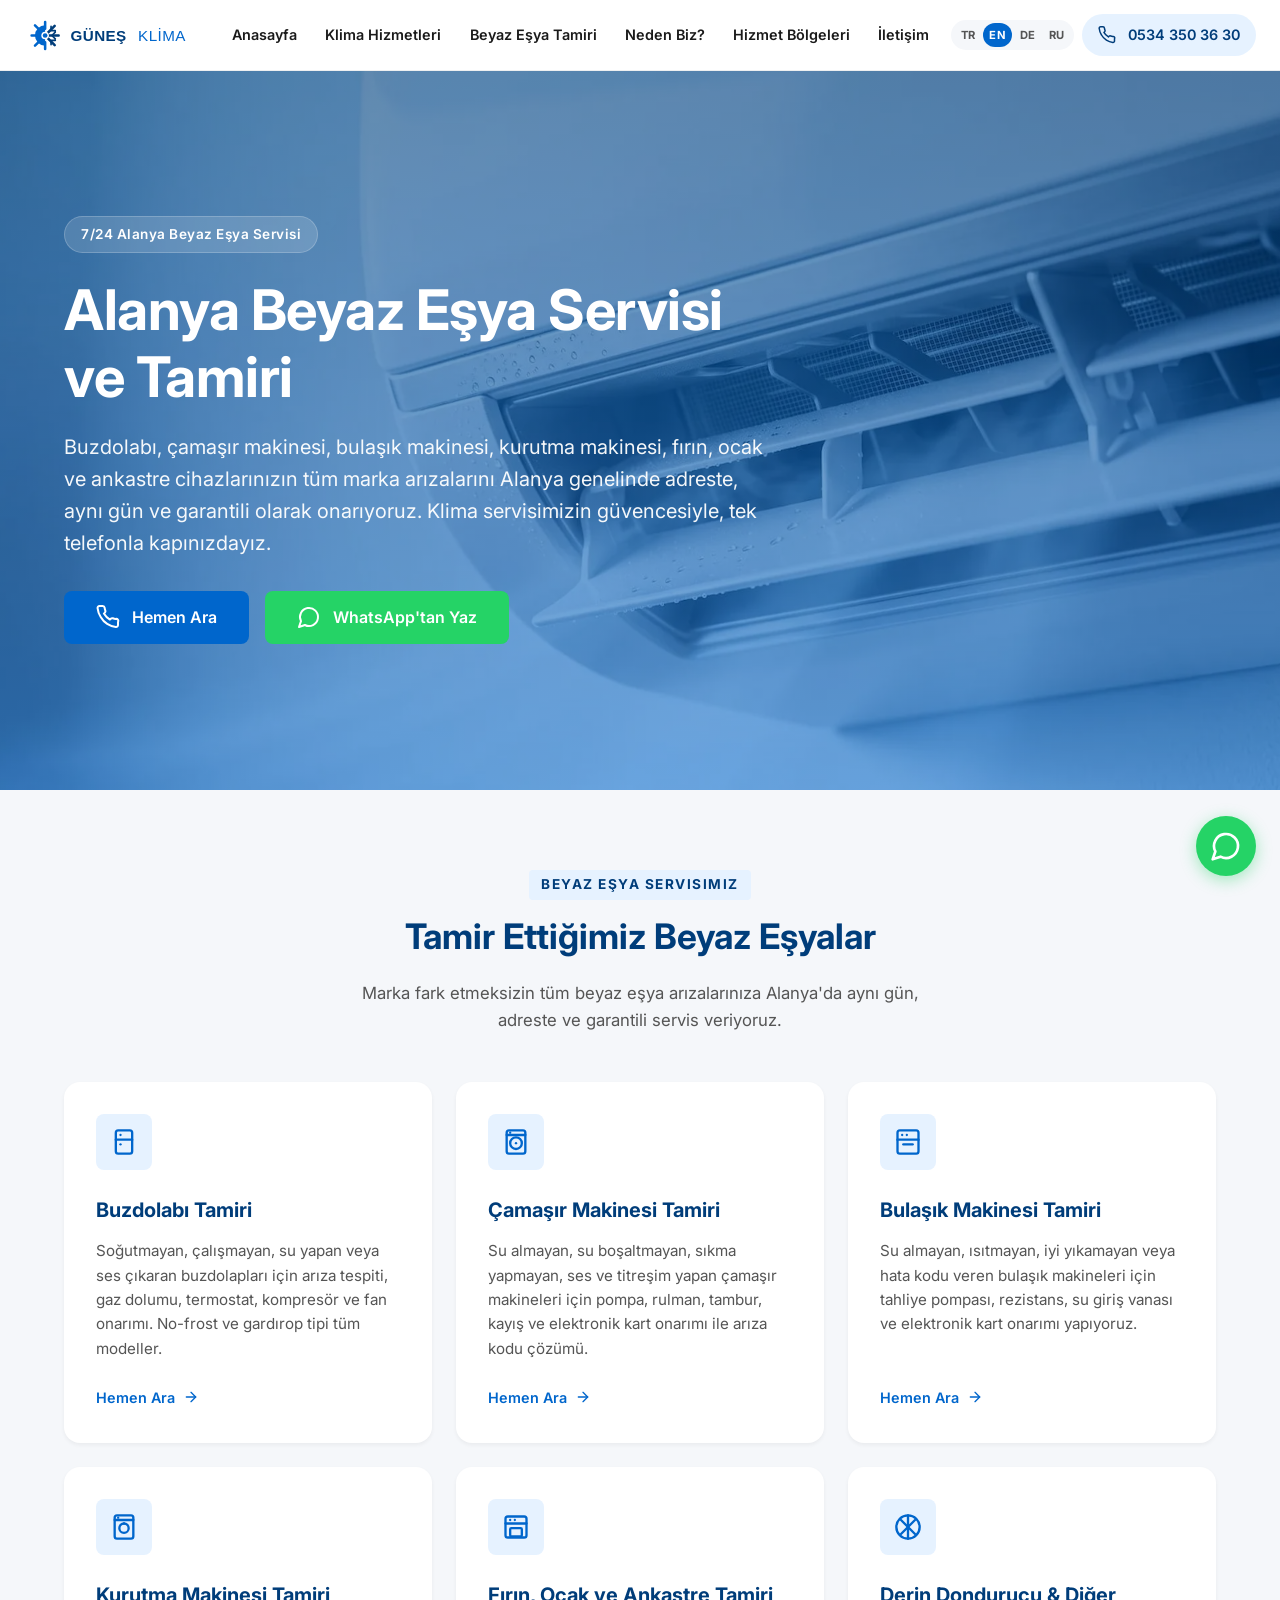
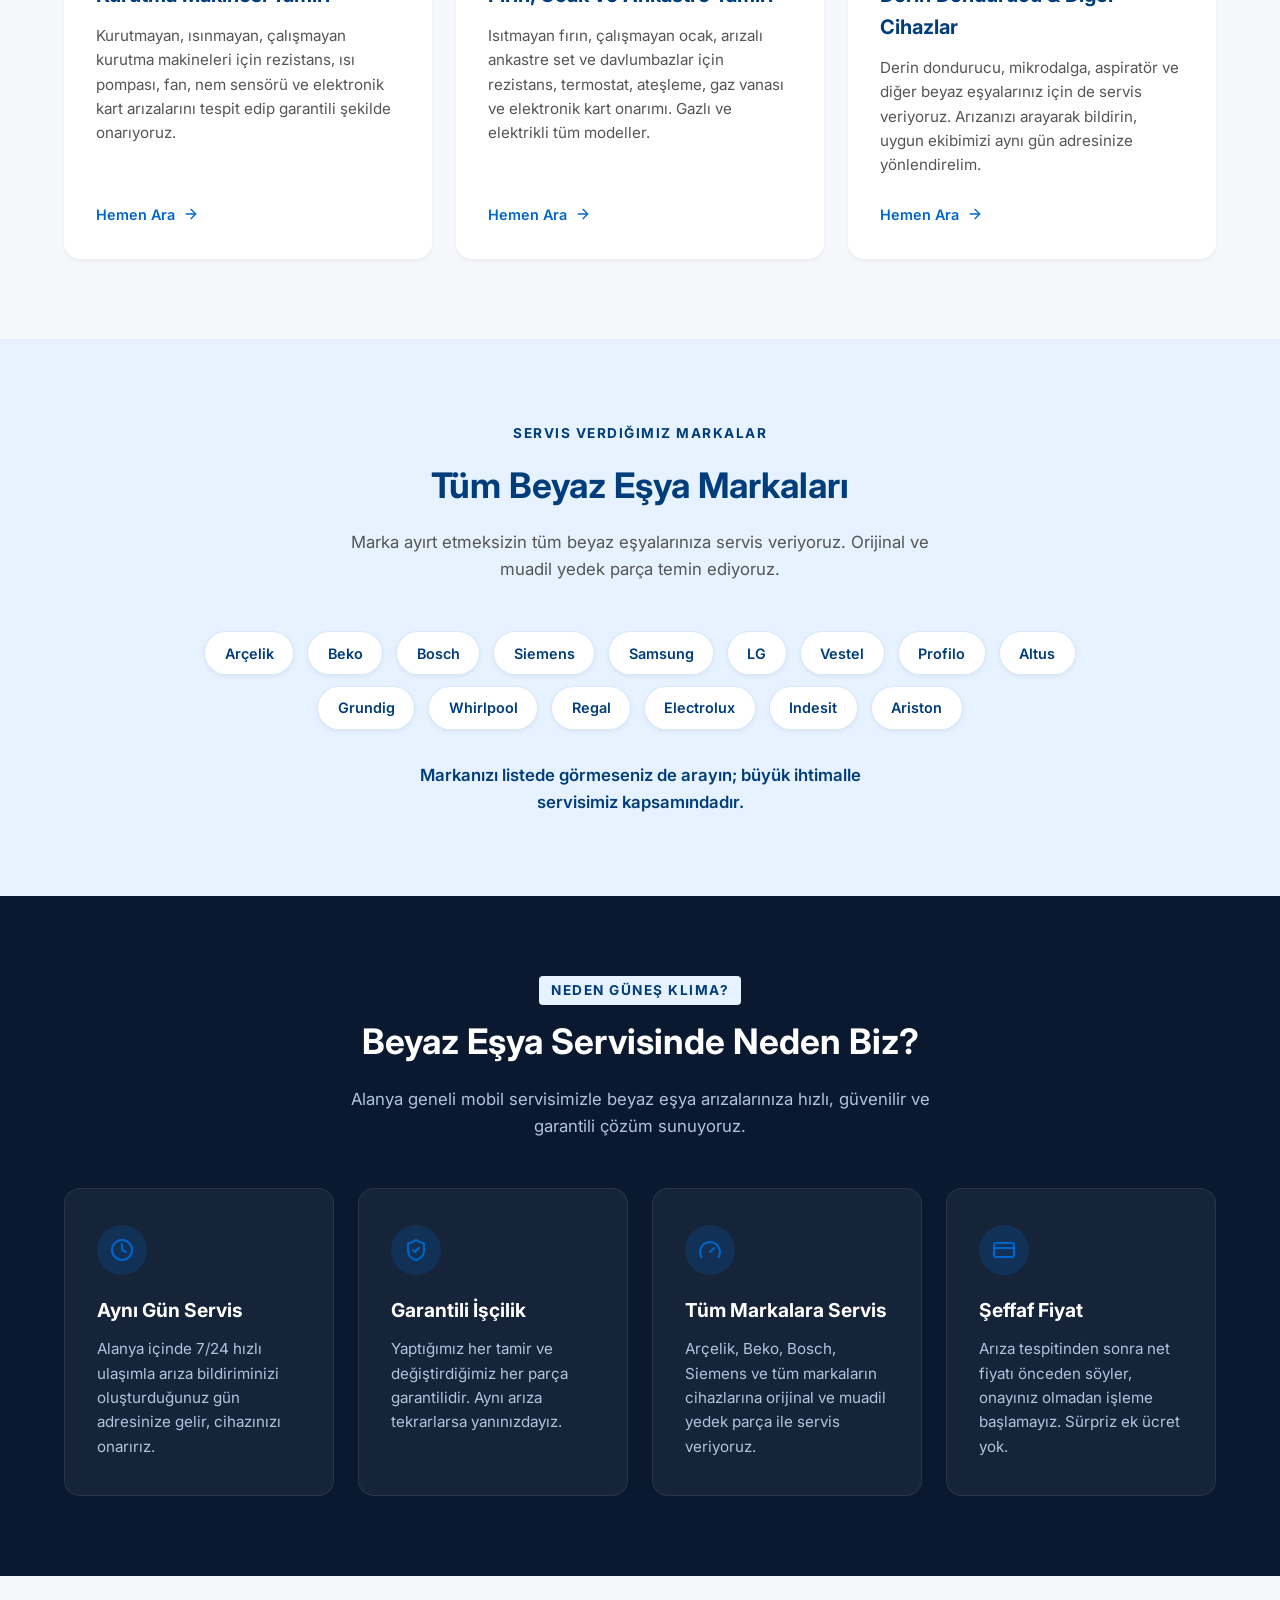
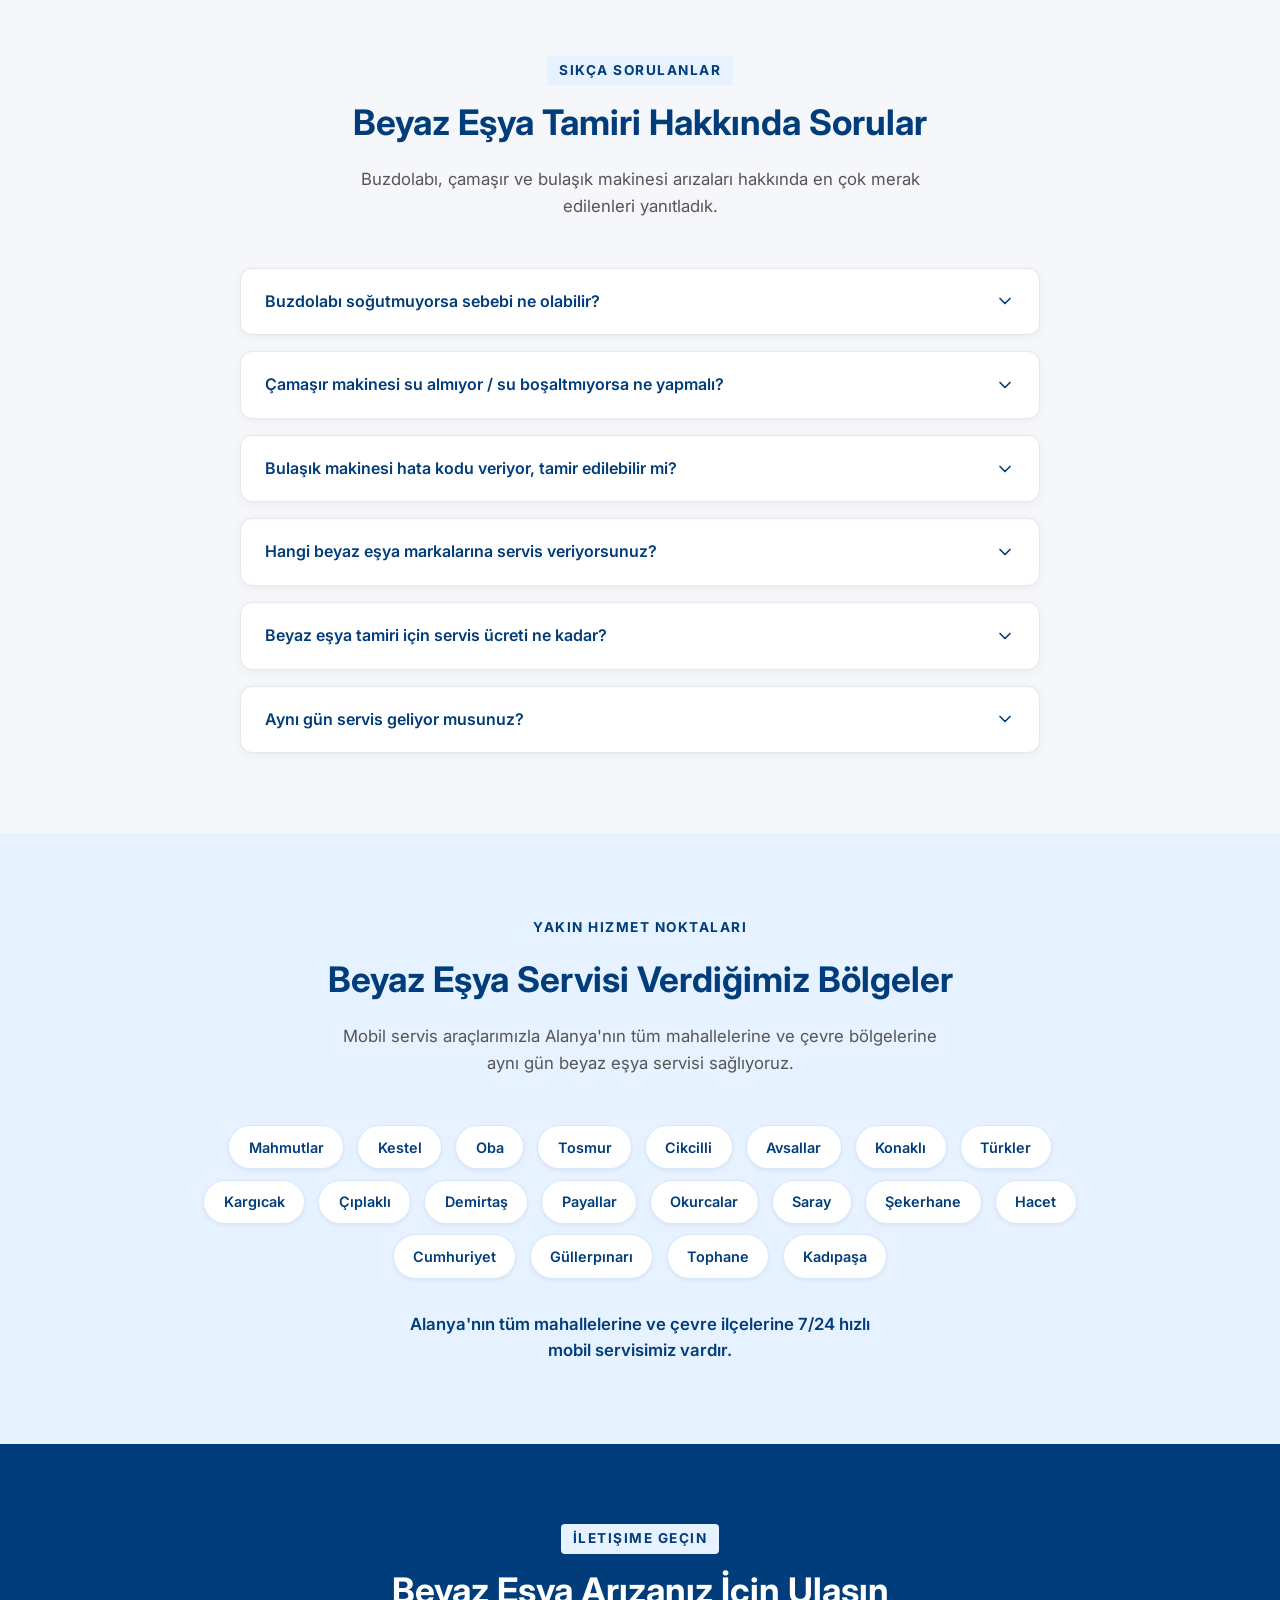
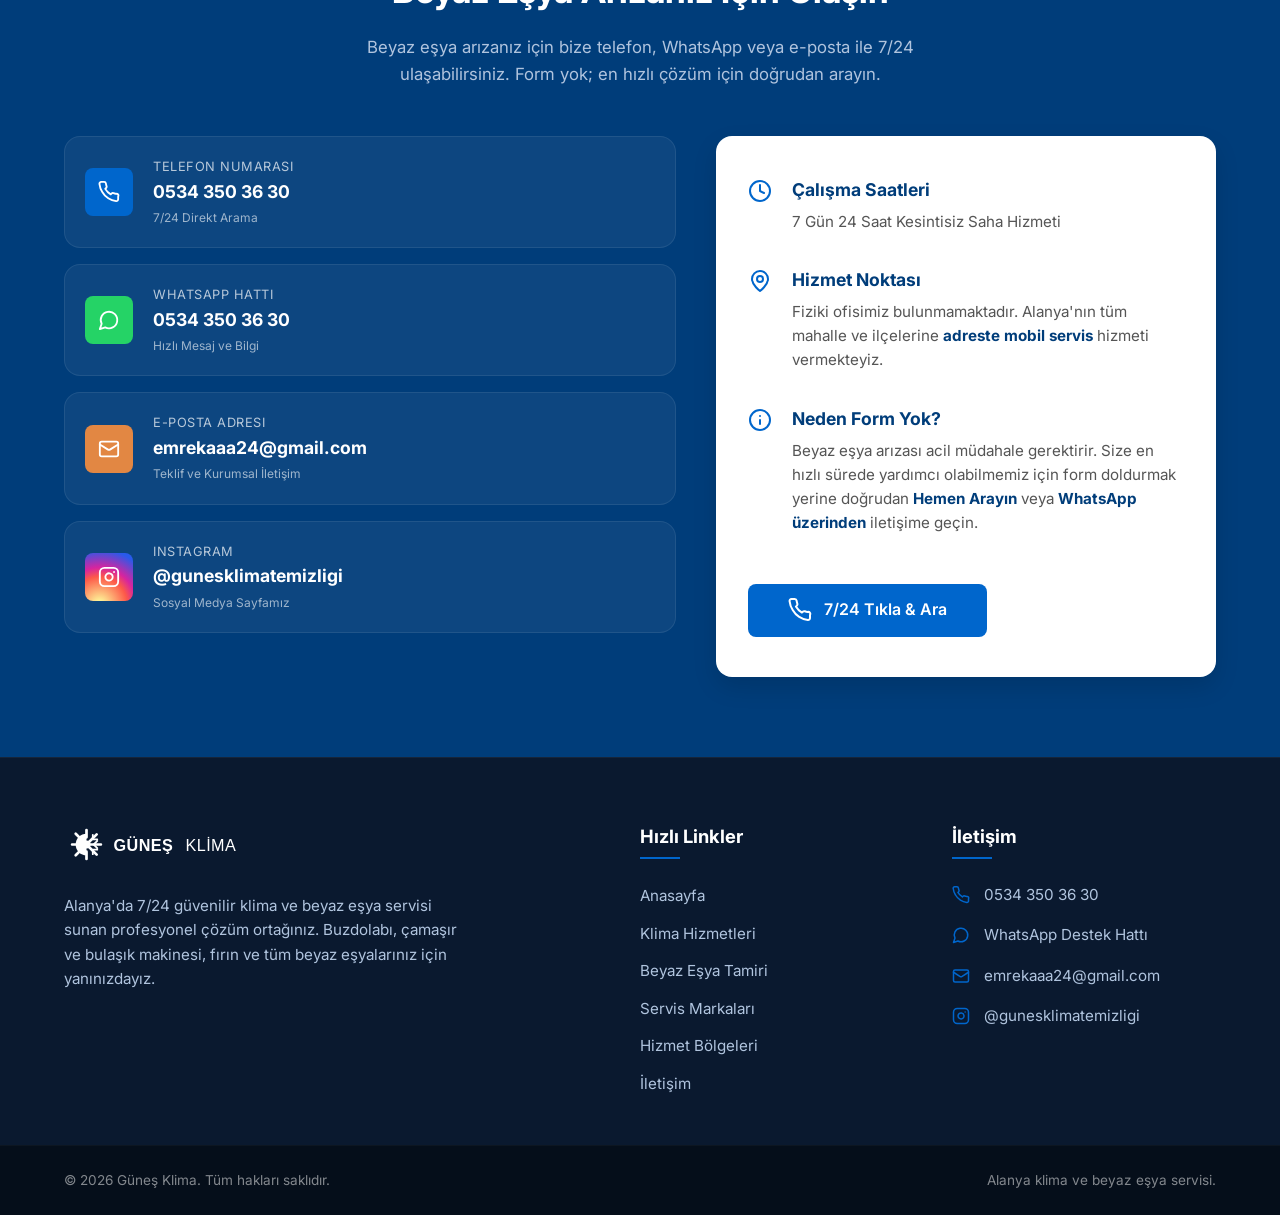
==== commit 8c8162ad: "Add language switcher (TR/EN/DE/RU) to beyaz-esya page" ====
--- a/beyaz-esya-tamiri.html
+++ b/beyaz-esya-tamiri.html
@@ -199,6 +199,12 @@
       </nav>
 
       <div class="header-actions">
+        <div class="lang-switcher" role="group" aria-label="Dil Seçimi / Language">
+          <button type="button" class="lang-btn" data-lang="tr">TR</button>
+          <button type="button" class="lang-btn" data-lang="en">EN</button>
+          <button type="button" class="lang-btn" data-lang="de">DE</button>
+          <button type="button" class="lang-btn" data-lang="ru">RU</button>
+        </div>
         <a href="tel:+905343503630" class="btn btn-call-header" title="Güneş Klima Telefonla Ara" aria-label="Güneş Klima'yı Ara">
           <svg xmlns="http://www.w3.org/2000/svg" width="24" height="24" viewBox="0 0 24 24" fill="none" stroke="currentColor" stroke-width="2" stroke-linecap="round" stroke-linejoin="round" aria-hidden="true"><path d="M22 16.92v3a2 2 0 0 1-2.18 2 19.79 19.79 0 0 1-8.63-3.07A19.5 19.5 0 0 1 4.69 12 19.79 19.79 0 0 1 1.61 3.38 2 2 0 0 1 3.6 1h3a2 2 0 0 1 2 1.72 12.84 12.84 0 0 0 .7 2.81 2 2 0 0 1-.45 2.11L7.91 8.6a16 16 0 0 0 6 6l.86-.86a2 2 0 0 1 2.11-.45 12.84 12.84 0 0 0 2.81.7A2 2 0 0 1 22 16.92z"/></svg>
           <span class="call-text">0534 350 36 30</span>
@@ -219,6 +225,12 @@
         <li><a href="index.html#bolgeler" class="mobile-nav-link">Hizmet Bölgeleri</a></li>
         <li><a href="#iletisim" class="mobile-nav-link">İletişim</a></li>
         <li class="mobile-nav-actions">
+          <div class="lang-switcher lang-switcher-mobile" role="group" aria-label="Dil Seçimi / Language">
+            <button type="button" class="lang-btn" data-lang="tr">TR</button>
+            <button type="button" class="lang-btn" data-lang="en">EN</button>
+            <button type="button" class="lang-btn" data-lang="de">DE</button>
+            <button type="button" class="lang-btn" data-lang="ru">RU</button>
+          </div>
           <a href="tel:+905343503630" class="btn btn-call-mobile">
             <svg xmlns="http://www.w3.org/2000/svg" width="24" height="24" viewBox="0 0 24 24" fill="none" stroke="currentColor" stroke-width="2" stroke-linecap="round" stroke-linejoin="round" aria-hidden="true"><path d="M22 16.92v3a2 2 0 0 1-2.18 2 19.79 19.79 0 0 1-8.63-3.07A19.5 19.5 0 0 1 4.69 12 19.79 19.79 0 0 1 1.61 3.38 2 2 0 0 1 3.6 1h3a2 2 0 0 1 2 1.72 12.84 12.84 0 0 0 .7 2.81 2 2 0 0 1-.45 2.11L7.91 8.6a16 16 0 0 0 6 6l.86-.86a2 2 0 0 1 2.11-.45 12.84 12.84 0 0 0 2.81.7A2 2 0 0 1 22 16.92z"/></svg> <span>Hemen Ara</span>
           </a>
@@ -704,6 +716,7 @@
     <svg xmlns="http://www.w3.org/2000/svg" width="24" height="24" viewBox="0 0 24 24" fill="none" stroke="currentColor" stroke-width="2" stroke-linecap="round" stroke-linejoin="round" aria-hidden="true"><path d="M7.9 20A9 9 0 1 0 4 16.1L2 22Z"/></svg>
   </a>
 
+  <script src="js/i18n.js" defer></script>
   <script src="js/main.min.js" defer></script>
 </body>
 </html>
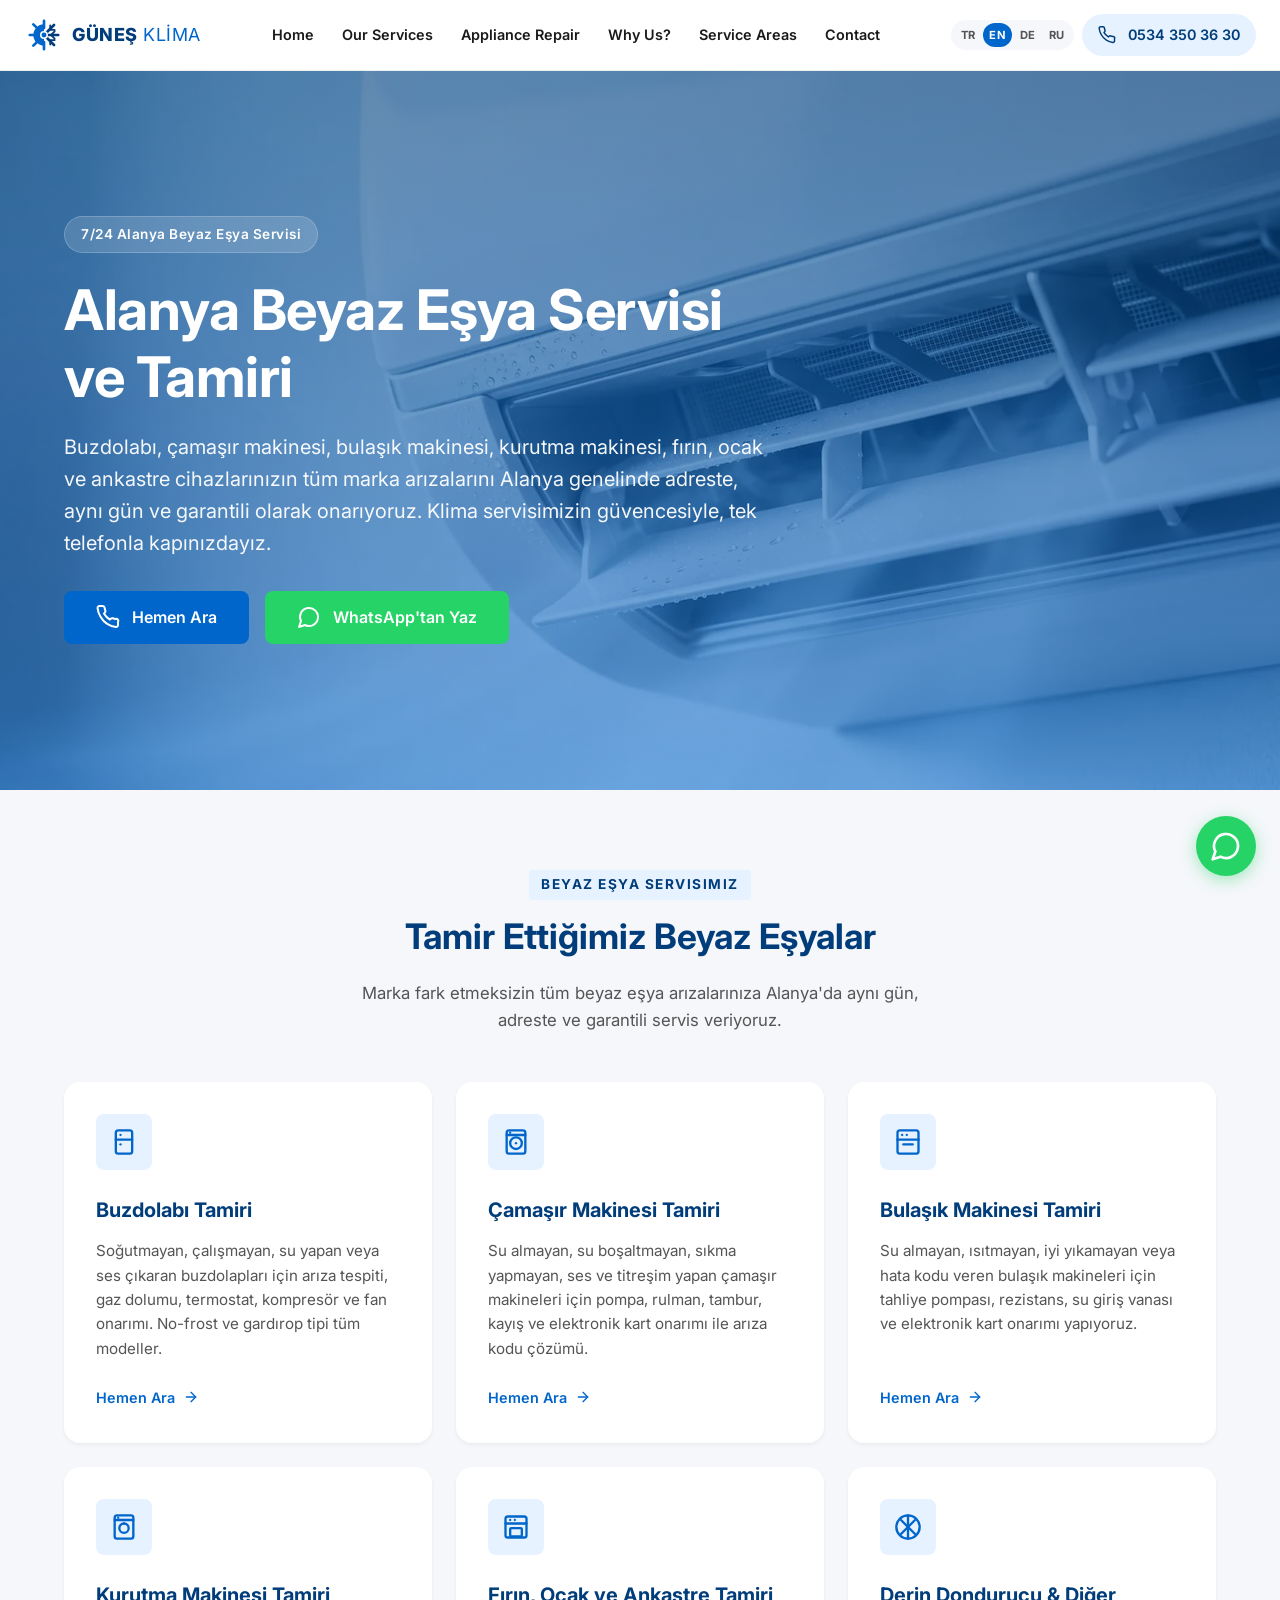
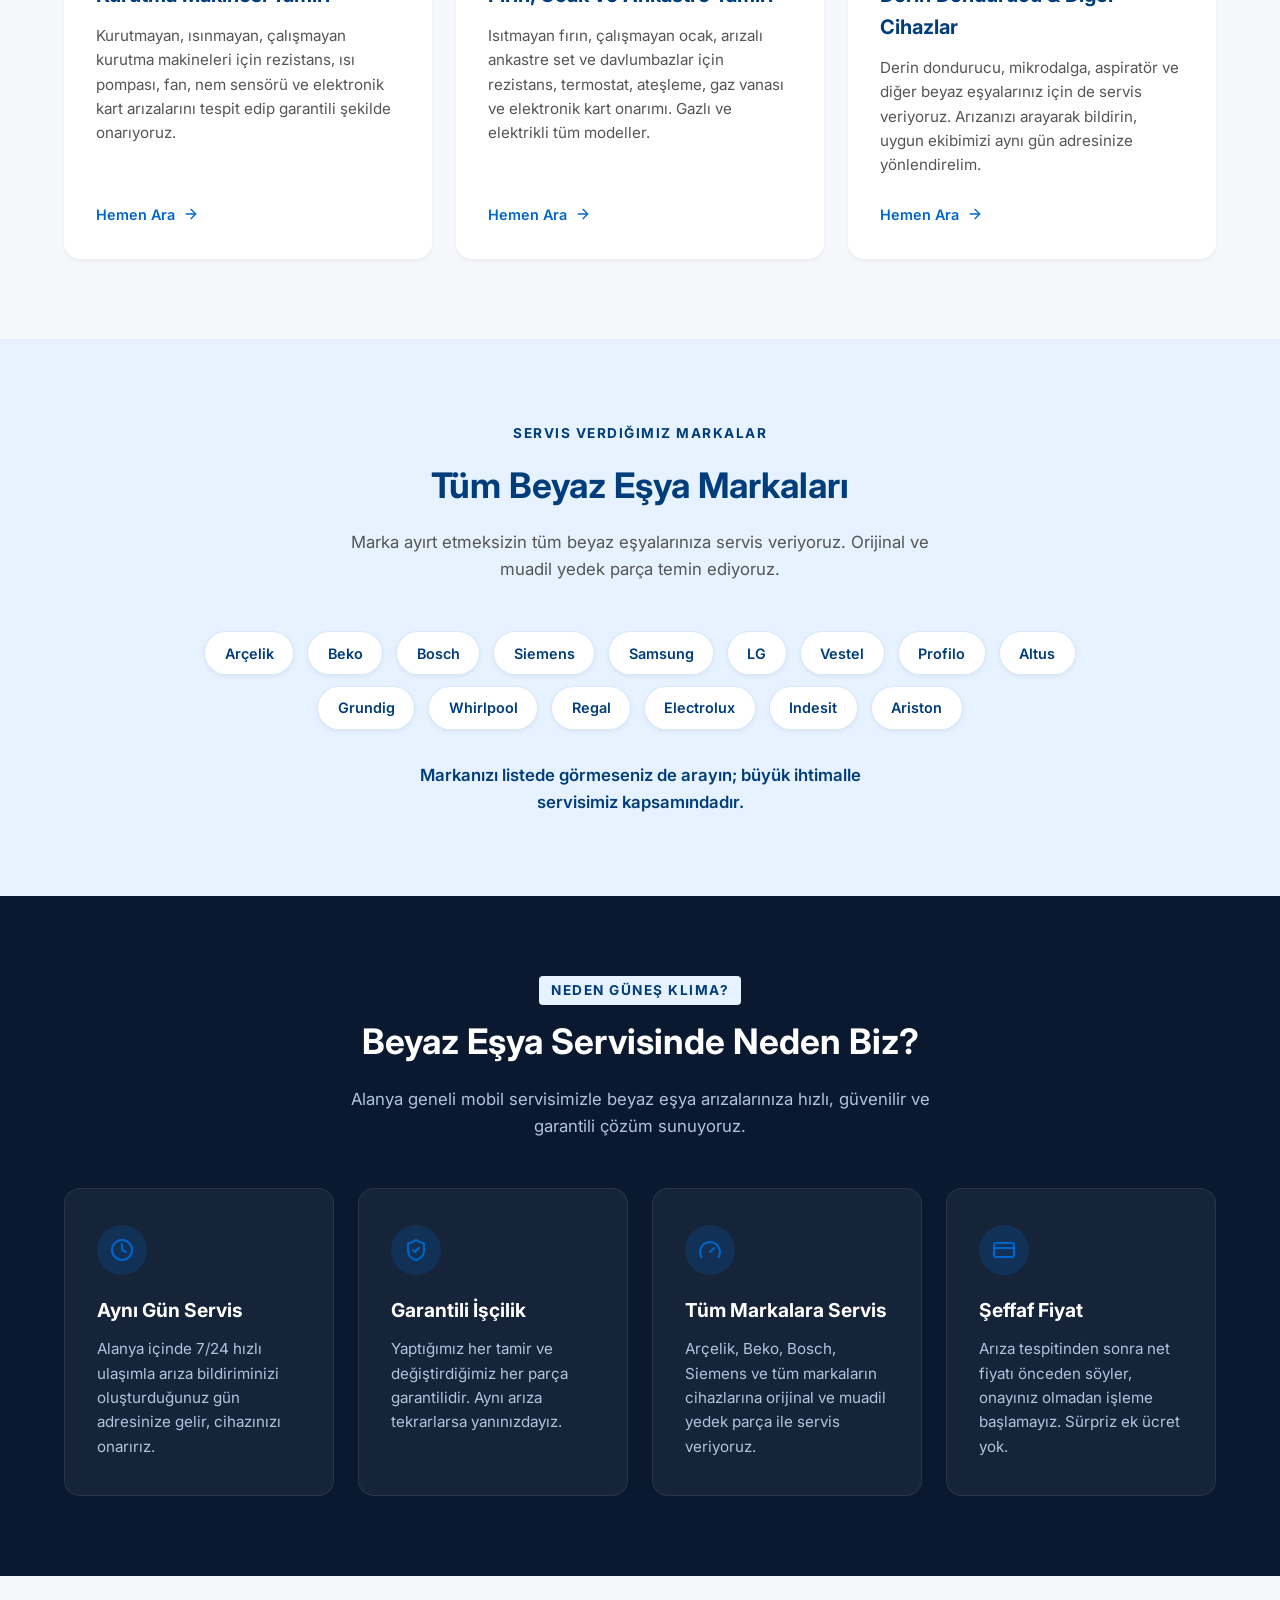
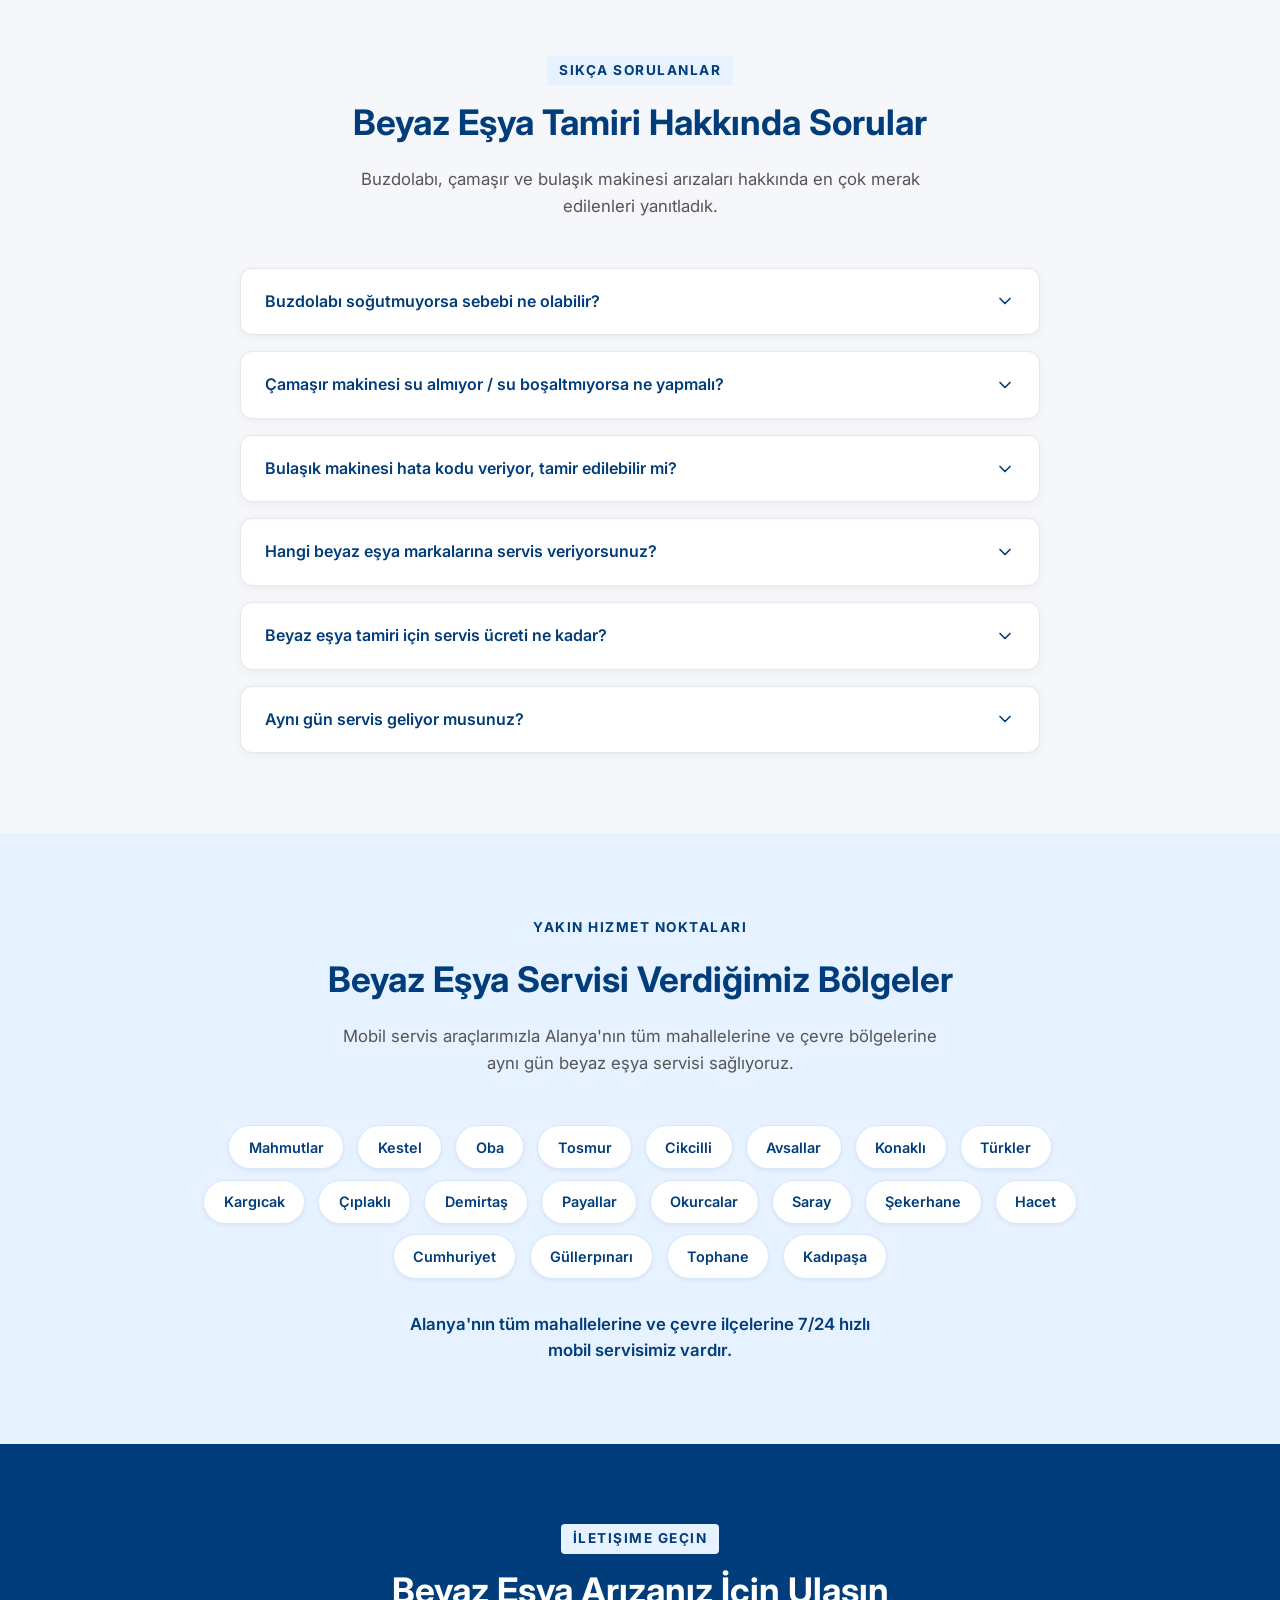
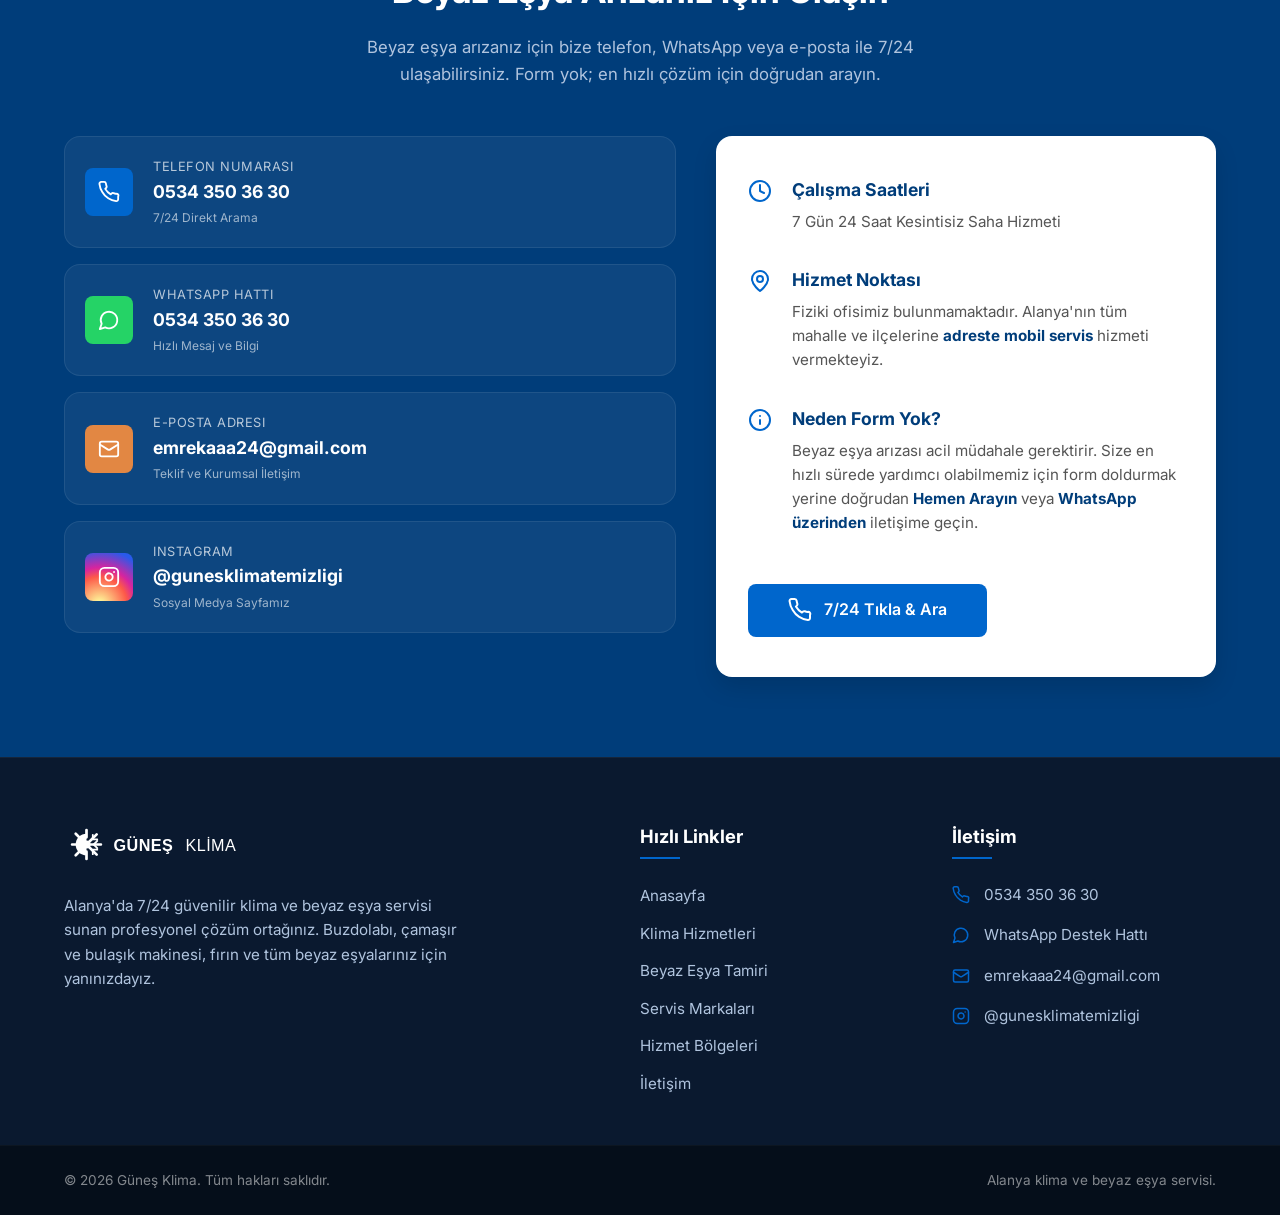
==== commit a3d5d9d8: "Fix logo: HTML text + icon, responsive hide, i18n support for beyaz-esya page" ====
--- a/beyaz-esya-tamiri.html
+++ b/beyaz-esya-tamiri.html
@@ -183,18 +183,18 @@
   <header class="main-header" id="header">
     <div class="container header-container">
       <a href="index.html" class="logo-link" title="Güneş Klima Anasayfa">
-        <img src="img/logo.svg" alt="Güneş Klima Bakım ve Temizliği Alanya" width="220" height="50" class="logo-img logo-full">
-        <img src="img/logo-icon.svg" alt="Güneş Klima" width="45" height="45" class="logo-img logo-icon">
+        <img src="img/logo-icon.svg" alt="Güneş Klima" width="45" height="45" class="logo-icon-img">
+        <span class="logo-text"><strong>GÜNEŞ</strong> KLİMA</span>
       </a>
 
       <nav class="main-nav" aria-label="Ana Menü">
         <ul class="nav-list">
-          <li><a href="index.html" class="nav-link">Anasayfa</a></li>
-          <li><a href="index.html#hizmetler" class="nav-link">Klima Hizmetleri</a></li>
-          <li><a href="beyaz-esya-tamiri.html" class="nav-link" aria-current="page">Beyaz Eşya Tamiri</a></li>
-          <li><a href="index.html#neden-biz" class="nav-link">Neden Biz?</a></li>
-          <li><a href="index.html#bolgeler" class="nav-link">Hizmet Bölgeleri</a></li>
-          <li><a href="#iletisim" class="nav-link">İletişim</a></li>
+          <li><a href="index.html" class="nav-link" data-i18n="nav.home">Anasayfa</a></li>
+          <li><a href="index.html#hizmetler" class="nav-link" data-i18n="nav.services">Klima Hizmetleri</a></li>
+          <li><a href="beyaz-esya-tamiri.html" class="nav-link" aria-current="page" data-i18n="nav.appliance">Beyaz Eşya Tamiri</a></li>
+          <li><a href="index.html#neden-biz" class="nav-link" data-i18n="nav.why">Neden Biz?</a></li>
+          <li><a href="index.html#bolgeler" class="nav-link" data-i18n="nav.regions">Hizmet Bölgeleri</a></li>
+          <li><a href="#iletisim" class="nav-link" data-i18n="nav.contact">İletişim</a></li>
         </ul>
       </nav>
 
@@ -218,12 +218,12 @@
 
     <nav class="mobile-nav" id="mobileNav" aria-label="Mobil Menü">
       <ul class="mobile-nav-list">
-        <li><a href="index.html" class="mobile-nav-link">Anasayfa</a></li>
-        <li><a href="index.html#hizmetler" class="mobile-nav-link">Klima Hizmetleri</a></li>
-        <li><a href="beyaz-esya-tamiri.html" class="mobile-nav-link" aria-current="page">Beyaz Eşya Tamiri</a></li>
-        <li><a href="index.html#neden-biz" class="mobile-nav-link">Neden Biz?</a></li>
-        <li><a href="index.html#bolgeler" class="mobile-nav-link">Hizmet Bölgeleri</a></li>
-        <li><a href="#iletisim" class="mobile-nav-link">İletişim</a></li>
+        <li><a href="index.html" class="mobile-nav-link" data-i18n="nav.home">Anasayfa</a></li>
+        <li><a href="index.html#hizmetler" class="mobile-nav-link" data-i18n="nav.services">Klima Hizmetleri</a></li>
+        <li><a href="beyaz-esya-tamiri.html" class="mobile-nav-link" aria-current="page" data-i18n="nav.appliance">Beyaz Eşya Tamiri</a></li>
+        <li><a href="index.html#neden-biz" class="mobile-nav-link" data-i18n="nav.why">Neden Biz?</a></li>
+        <li><a href="index.html#bolgeler" class="mobile-nav-link" data-i18n="nav.regions">Hizmet Bölgeleri</a></li>
+        <li><a href="#iletisim" class="mobile-nav-link" data-i18n="nav.contact">İletişim</a></li>
         <li class="mobile-nav-actions">
           <div class="lang-switcher lang-switcher-mobile" role="group" aria-label="Dil Seçimi / Language">
             <button type="button" class="lang-btn" data-lang="tr">TR</button>
@@ -232,10 +232,10 @@
             <button type="button" class="lang-btn" data-lang="ru">RU</button>
           </div>
           <a href="tel:+905343503630" class="btn btn-call-mobile">
-            <svg xmlns="http://www.w3.org/2000/svg" width="24" height="24" viewBox="0 0 24 24" fill="none" stroke="currentColor" stroke-width="2" stroke-linecap="round" stroke-linejoin="round" aria-hidden="true"><path d="M22 16.92v3a2 2 0 0 1-2.18 2 19.79 19.79 0 0 1-8.63-3.07A19.5 19.5 0 0 1 4.69 12 19.79 19.79 0 0 1 1.61 3.38 2 2 0 0 1 3.6 1h3a2 2 0 0 1 2 1.72 12.84 12.84 0 0 0 .7 2.81 2 2 0 0 1-.45 2.11L7.91 8.6a16 16 0 0 0 6 6l.86-.86a2 2 0 0 1 2.11-.45 12.84 12.84 0 0 0 2.81.7A2 2 0 0 1 22 16.92z"/></svg> <span>Hemen Ara</span>
+            <svg xmlns="http://www.w3.org/2000/svg" width="24" height="24" viewBox="0 0 24 24" fill="none" stroke="currentColor" stroke-width="2" stroke-linecap="round" stroke-linejoin="round" aria-hidden="true"><path d="M22 16.92v3a2 2 0 0 1-2.18 2 19.79 19.79 0 0 1-8.63-3.07A19.5 19.5 0 0 1 4.69 12 19.79 19.79 0 0 1 1.61 3.38 2 2 0 0 1 3.6 1h3a2 2 0 0 1 2 1.72 12.84 12.84 0 0 0 .7 2.81 2 2 0 0 1-.45 2.11L7.91 8.6a16 16 0 0 0 6 6l.86-.86a2 2 0 0 1 2.11-.45 12.84 12.84 0 0 0 2.81.7A2 2 0 0 1 22 16.92z"/></svg> <span data-i18n="btn.call">Hemen Ara</span>
           </a>
           <a href="https://wa.me/905343503630" class="btn btn-whatsapp-mobile" target="_blank" rel="noopener">
-            <svg xmlns="http://www.w3.org/2000/svg" width="24" height="24" viewBox="0 0 24 24" fill="none" stroke="currentColor" stroke-width="2" stroke-linecap="round" stroke-linejoin="round" aria-hidden="true"><path d="M7.9 20A9 9 0 1 0 4 16.1L2 22Z"/></svg> <span>WhatsApp'tan Yaz</span>
+            <svg xmlns="http://www.w3.org/2000/svg" width="24" height="24" viewBox="0 0 24 24" fill="none" stroke="currentColor" stroke-width="2" stroke-linecap="round" stroke-linejoin="round" aria-hidden="true"><path d="M7.9 20A9 9 0 1 0 4 16.1L2 22Z"/></svg> <span data-i18n="btn.whatsapp">WhatsApp'tan Yaz</span>
           </a>
         </li>
       </ul>
--- a/css/style.min.css
+++ b/css/style.min.css
@@ -1 +1 @@
- :root{--primary-color:#0066CC;--primary-dark:#003D7A;--primary-light:#E6F2FF;--text-color:#1A1A1A;--text-muted:#555555;--bg-light:#F5F7FA;--bg-dark:#0A192F;--white:#FFFFFF;--whatsapp-green:#25D366;--whatsapp-dark:#128C7E;--font-regular:400;--font-medium:600;--font-semibold:600;--font-bold:700;--font-black:700;--shadow-sm:0 2px 4px rgba(0,0,0,0.05);--shadow-md:0 4px 12px rgba(0,0,0,0.08);--shadow-lg:0 10px 25px rgba(0,0,0,0.12);--shadow-hover:0 15px 35px rgba(0,102,204,0.15);--border-radius-sm:4px;--border-radius-md:8px;--border-radius-lg:16px;--border-radius-full:9999px;--transition-fast:0.2s ease;--transition-normal:0.3s ease;--transition-slow:0.5s ease}*,*::before,*::after{box-sizing:border-box;margin:0;padding:0}html{scroll-behavior:smooth;font-size:16px;-webkit-text-size-adjust:100%}body{font-family:'Inter',-apple-system,BlinkMacSystemFont,"Segoe UI",Roboto,Helvetica,Arial,sans-serif;color:var(--text-color);background-color:var(--white);line-height:1.6;overflow-x:hidden}img{max-width:100%;height:auto;display:block}a{text-decoration:none;color:inherit;transition:color var(--transition-fast)}ul{list-style:none}button{cursor:pointer;border:none;background:none;font-family:inherit}*:focus-visible{outline:3px solid var(--primary-color);outline-offset:4px}.container{width:100%;max-width:1200px;margin:0 auto;padding:0 1.5rem}.text-center{text-align:center}.text-white{color:var(--white) !important}.text-light{color:#B0C4DE !important}.btn{display:inline-flex;align-items:center;justify-content:center;gap:0.75rem;padding:0.85rem 1.75rem;font-weight:var(--font-semibold);font-size:1rem;border-radius:var(--border-radius-md);transition:all var(--transition-normal);text-align:center;min-height:48px}.btn-primary{background-color:var(--primary-color);color:var(--white)}.btn-primary:hover{background-color:var(--primary-dark);transform:translateY(-2px);box-shadow:0 5px 15px rgba(0,102,204,0.3)}.btn-success{background-color:var(--whatsapp-green);color:var(--white)}.btn-success:hover{background-color:var(--whatsapp-dark);transform:translateY(-2px);box-shadow:0 5px 15px rgba(37,211,102,0.3)}.btn-outline{background-color:transparent;color:var(--white);border:2px solid rgba(255,255,255,0.7)}.btn-outline:hover{background-color:var(--white);color:var(--primary-color);transform:translateY(-2px);box-shadow:0 5px 15px rgba(0,0,0,0.2)}.main-header{position:fixed;top:0;left:0;width:100%;z-index:100;background-color:rgba(255,255,255,0.95);backdrop-filter:blur(10px);-webkit-backdrop-filter:blur(10px);border-bottom:1px solid rgba(0,0,0,0.05);transition:all var(--transition-normal)}.main-header.scrolled{box-shadow:var(--shadow-md);background-color:rgba(255,255,255,0.98)}.header-container{display:flex;align-items:center;justify-content:space-between;height:70px;max-width:1360px;gap:1rem}.logo-link{display:flex;align-items:center}.logo-img{height:45px;width:auto}.logo-icon{display:none}@media (max-width:400px){.logo-full{display:none}.logo-icon{display:block}}.main-nav{display:none}.nav-list{display:flex;gap:clamp(0.5rem,1.2vw,1.25rem);flex-shrink:0}.nav-link{font-weight:var(--font-medium);font-size:0.9rem;color:var(--text-color);padding:0.5rem 0.4rem;position:relative;white-space:nowrap}.nav-link::after{content:'';position:absolute;bottom:0;left:50%;width:0;height:2px;background-color:var(--primary-color);transition:all var(--transition-normal);transform:translateX(-50%)}.nav-link:hover{color:var(--primary-color)}.nav-link:hover::after{width:80%}.header-actions{display:flex;align-items:center;gap:0.5rem;flex-shrink:0}.lang-switcher{display:flex;align-items:center;gap:1px;background-color:var(--bg-light);border-radius:var(--border-radius-full);padding:3px;flex-shrink:0}.lang-btn{font-size:0.7rem;font-weight:var(--font-bold);letter-spacing:0.3px;color:var(--text-muted);padding:0.3rem 0.4rem;border-radius:var(--border-radius-full);transition:all var(--transition-fast)}.lang-btn:hover{color:var(--primary-dark)}.lang-btn.active{background-color:var(--primary-color);color:var(--white)}.lang-switcher-mobile{align-self:flex-start;margin-bottom:0.5rem}.btn-call-header{background-color:var(--primary-light);color:var(--primary-dark);padding:0.6rem 1rem;font-size:0.9rem;border-radius:var(--border-radius-full);min-height:40px}.btn-call-header svg{width:18px;height:18px}.btn-call-header:hover{background-color:var(--primary-color);color:var(--white)}.call-text{display:none}.menu-toggle{display:flex;align-items:center;justify-content:center;width:44px;height:44px;border-radius:var(--border-radius-md);color:var(--primary-dark);transition:background var(--transition-fast)}.menu-toggle:hover{background-color:var(--bg-light)}.menu-toggle .icon-close{display:none}.menu-toggle[aria-expanded="true"] .icon-menu{display:none}.menu-toggle[aria-expanded="true"] .icon-close{display:block}.mobile-nav{position:absolute;top:70px;left:0;width:100%;background-color:var(--white);border-bottom:2px solid var(--primary-light);padding:1.5rem;box-shadow:var(--shadow-lg);display:none;opacity:0;transform:translateY(-10px);transition:opacity 0.3s ease,transform 0.3s ease}.mobile-nav.open{display:block;opacity:1;transform:translateY(0)}.mobile-nav-list{display:flex;flex-direction:column;gap:1rem}.mobile-nav-link{font-size:1.1rem;font-weight:var(--font-semibold);color:var(--text-color);display:block;padding:0.5rem 0;border-bottom:1px solid var(--bg-light)}.mobile-nav-link:hover{color:var(--primary-color)}.mobile-nav-actions{display:flex;flex-direction:column;gap:0.75rem;margin-top:1rem}.btn-call-mobile{background-color:var(--primary-color);color:var(--white);width:100%}.btn-whatsapp-mobile{background-color:var(--whatsapp-green);color:var(--white);width:100%}.hero-section{position:relative;min-height:80vh;margin-top:70px;display:flex;align-items:center;color:var(--white);padding:4rem 0;overflow:hidden;background:linear-gradient(rgba(0,61,122,0.6),rgba(0,102,204,0.55)),url('../img/hero-bg.webp') center/cover no-repeat;background-attachment:scroll}.hero-pattern{display:none}.hero-container{position:relative;z-index:2}.hero-content{max-width:700px}.hero-badge{display:inline-block;background-color:rgba(255,255,255,0.15);color:var(--white);padding:0.4rem 1rem;border-radius:var(--border-radius-full);font-size:0.85rem;font-weight:var(--font-semibold);margin-bottom:1.5rem;border:1px solid rgba(255,255,255,0.2);letter-spacing:0.5px}.hero-title{font-size:2.2rem;font-weight:var(--font-black);line-height:1.2;margin-bottom:1.25rem;letter-spacing:-0.5px}.hero-subtitle{font-size:1.1rem;opacity:0.95;margin-bottom:2rem;font-weight:var(--font-regular)}.hero-cta-group{display:flex;flex-direction:column;gap:1rem}.btn-hero{width:100%}.section-header{margin-bottom:3rem}.section-tag{display:inline-block;background-color:var(--primary-light);color:var(--primary-dark);font-weight:var(--font-bold);font-size:0.85rem;text-transform:uppercase;letter-spacing:1.5px;margin-bottom:0.5rem;padding:0.25rem 0.75rem;border-radius:var(--border-radius-sm)}.section-title{font-size:1.8rem;font-weight:var(--font-black);color:var(--primary-dark);margin-bottom:1rem}.section-desc{max-width:600px;margin:0 auto;color:var(--text-muted);font-size:1.05rem}.services-section{padding:5rem 0;background-color:var(--bg-light)}.services-grid{display:grid;grid-template-columns:1fr;gap:1.5rem}.service-card{background-color:var(--white);padding:2rem;border-radius:var(--border-radius-lg);box-shadow:var(--shadow-sm);transition:all var(--transition-normal);display:flex;flex-direction:column}.service-card:hover{transform:translateY(-5px);box-shadow:var(--shadow-lg)}.service-icon-box{background-color:var(--primary-light);color:var(--primary-color);width:56px;height:56px;border-radius:var(--border-radius-md);display:flex;align-items:center;justify-content:center;margin-bottom:1.5rem}.service-icon{width:28px;height:28px}.service-card-title{font-size:1.25rem;font-weight:var(--font-bold);color:var(--primary-dark);margin-bottom:0.85rem}.service-card-text{font-size:0.95rem;color:var(--text-muted);margin-bottom:1.5rem;flex-grow:1}.service-cta{margin-top:auto}.service-link{display:inline-flex;align-items:center;gap:0.5rem;color:var(--primary-color);font-weight:var(--font-semibold);font-size:0.9rem}.service-link:hover{color:var(--primary-dark)}.service-link svg{width:16px;height:16px;transition:transform var(--transition-fast)}.service-link:hover svg{transform:translateX(4px)}.why-us-section{padding:5rem 0;background-color:var(--bg-dark);color:var(--white)}.why-us-grid{display:grid;grid-template-columns:1fr;gap:1.5rem}.why-us-card{background-color:rgba(255,255,255,0.05);border:1px solid rgba(255,255,255,0.08);padding:2.25rem 2rem;border-radius:var(--border-radius-lg);transition:all var(--transition-normal)}.why-us-card:hover{background-color:rgba(255,255,255,0.08);transform:translateY(-5px);border-color:var(--primary-color)}.why-us-icon-box{background-color:rgba(0,102,204,0.2);color:var(--primary-color);width:50px;height:50px;border-radius:var(--border-radius-full);display:flex;align-items:center;justify-content:center;margin-bottom:1.25rem}.why-us-icon{width:24px;height:24px}.why-us-card-title{font-size:1.2rem;font-weight:var(--font-bold);margin-bottom:0.75rem}.why-us-card-text{font-size:0.95rem;color:#B0C4DE}.gallery-section{padding:5rem 0}.gallery-grid{display:grid;grid-template-columns:1fr;gap:2.5rem}.gallery-card{background-color:var(--white);border:1px solid rgba(0,0,0,0.06);border-radius:var(--border-radius-lg);padding:1.25rem;box-shadow:var(--shadow-sm)}.gallery-card-title{font-size:1.15rem;font-weight:var(--font-bold);color:var(--primary-dark);margin-bottom:1.25rem;text-align:center}.comparison-container{display:grid;grid-template-columns:1fr;gap:1rem}.gallery-image-wrapper{position:relative;width:100%;height:220px;background-color:var(--bg-light);overflow:hidden;border-radius:var(--border-radius-md);border:1px solid rgba(0,0,0,0.08);display:flex;align-items:center;justify-content:center;cursor:pointer}.gallery-placeholder{position:absolute;top:0;left:0;width:100%;height:100%;display:flex;flex-direction:column;align-items:center;justify-content:center;background:repeating-linear-gradient( -45deg,#F0F4F8,#F0F4F8 10px,#E2E8F0 10px,#E2E8F0 20px );color:#718096;font-size:0.8rem;font-weight:var(--font-semibold);text-align:center;padding:1.25rem;z-index:1;transition:opacity var(--transition-normal)}.placeholder-icon{width:36px;height:36px;margin-bottom:0.5rem;opacity:0.6}.gallery-placeholder small{display:block;margin-top:0.4rem;font-size:0.75rem;font-weight:var(--font-regular);color:#A0AEC0}.gallery-img{position:absolute;top:0;left:0;width:100%;height:100%;object-fit:cover;z-index:2;opacity:0;transition:opacity var(--transition-normal),transform var(--transition-normal)}.gallery-img.loaded{opacity:1}.gallery-image-wrapper:hover .gallery-img.loaded{transform:scale(1.05)}.badge{position:absolute;top:0.75rem;left:0.75rem;padding:0.35rem 0.75rem;border-radius:var(--border-radius-sm);color:var(--white);font-size:0.75rem;font-weight:var(--font-bold);text-transform:uppercase;z-index:3;letter-spacing:0.5px;box-shadow:var(--shadow-sm)}.badge-before{background-color:#E53E3E}.badge-after{background-color:#38A169}.regions-section{padding:5rem 0;background-color:var(--primary-light)}.regions-grid{display:flex;flex-wrap:wrap;justify-content:center;gap:0.65rem 0.85rem;max-width:900px;margin:0 auto 2rem auto}.region-chip{background-color:var(--white);color:var(--primary-dark);font-weight:var(--font-semibold);font-size:0.9rem;padding:0.6rem 1.2rem;border-radius:var(--border-radius-full);box-shadow:var(--shadow-sm);border:1px solid rgba(0,102,204,0.15);transition:all var(--transition-fast)}.region-chip:hover{background-color:var(--primary-color);color:var(--white);transform:translateY(-2px);box-shadow:var(--shadow-md)}.regions-note{max-width:500px;margin:0 auto;color:var(--primary-dark);font-weight:var(--font-semibold);font-size:1.05rem}.contact-section{padding:5rem 0;background-color:var(--primary-dark);color:var(--white)}.contact-grid{display:grid;grid-template-columns:1fr;gap:2.5rem}.contact-info-column{display:flex;flex-direction:column;gap:1rem}.contact-card{background-color:rgba(255,255,255,0.05);border:1px solid rgba(255,255,255,0.08);border-radius:var(--border-radius-lg);transition:all var(--transition-normal)}.contact-card:hover{background-color:rgba(255,255,255,0.08);transform:translateX(4px);border-color:var(--primary-color)}.contact-link-card{display:flex;align-items:center;gap:1.25rem;padding:1.25rem;width:100%}.contact-icon-box{width:48px;height:48px;border-radius:var(--border-radius-md);display:flex;align-items:center;justify-content:center;color:var(--white)}.contact-icon-box svg{width:22px;height:22px}.contact-icon-box.call{background-color:var(--primary-color)}.contact-icon-box.whatsapp{background-color:var(--whatsapp-green)}.contact-icon-box.mail{background-color:#E28743}.contact-icon-box.instagram{background:radial-gradient(circle at 30% 107%,#fdf497 0%,#fdf497 5%,#fd5949 45%,#d6249f 60%,#285AEB 90%)}.contact-card-content{display:flex;flex-direction:column}.contact-card-label{font-size:0.8rem;text-transform:uppercase;letter-spacing:0.5px;opacity:0.7}.contact-card-value{font-size:1.1rem;font-weight:var(--font-bold)}.contact-card-sub{font-size:0.75rem;opacity:0.6;margin-top:0.15rem}.contact-details-column{display:flex}.details-card{background-color:var(--white);color:var(--text-color);padding:2.5rem 2rem;border-radius:var(--border-radius-lg);box-shadow:var(--shadow-lg);display:flex;flex-direction:column;justify-content:space-between;width:100%}.details-row{display:flex;gap:1.25rem;margin-bottom:2rem}.details-icon{width:24px;height:24px;color:var(--primary-color);flex-shrink:0;margin-top:0.2rem}.details-text h3{font-size:1.1rem;font-weight:var(--font-bold);color:var(--primary-dark);margin-bottom:0.35rem}.details-text p{font-size:0.95rem;color:var(--text-muted)}.details-text p strong{color:var(--primary-dark)}.details-cta-wrapper{margin-top:1rem}.btn-call-cta{background-color:var(--primary-color);color:var(--white);width:100%}.btn-call-cta:hover{background-color:var(--primary-dark)}.main-footer{background-color:var(--bg-dark);color:var(--white);padding:4rem 0 0 0;border-top:1px solid rgba(255,255,255,0.05)}.footer-grid{display:grid;grid-template-columns:1fr;gap:3rem;padding-bottom:3rem}.footer-logo-link{display:inline-block;margin-bottom:1.25rem}.logo-img-footer{height:45px;width:auto;filter:brightness(0) invert(1)}.footer-desc{color:#B0C4DE;font-size:0.95rem;max-width:400px}.footer-title{font-size:1.15rem;font-weight:var(--font-bold);margin-bottom:1.5rem;position:relative;padding-bottom:0.5rem}.footer-title::after{content:'';position:absolute;bottom:0;left:0;width:40px;height:2px;background-color:var(--primary-color)}.footer-link-list{display:flex;flex-direction:column;gap:0.75rem}.footer-link-list a{color:#B0C4DE;font-size:0.95rem}.footer-link-list a:hover{color:var(--white);padding-left:4px}.footer-contact-list{display:flex;flex-direction:column;gap:1rem}.footer-contact-list li{display:flex;align-items:center;gap:0.85rem;color:#B0C4DE;font-size:0.95rem}.footer-contact-list li svg{width:18px;height:18px;color:var(--primary-color);flex-shrink:0}.footer-contact-list a:hover{color:var(--white)}.footer-bottom{background-color:#050E1A;padding:1.5rem 0;border-top:1px solid rgba(255,255,255,0.03)}.footer-bottom-container{display:flex;flex-direction:column;align-items:center;gap:0.75rem;font-size:0.85rem;color:rgba(255,255,255,0.5);text-align:center}.sticky-whatsapp{position:fixed;bottom:1.5rem;right:1.5rem;width:60px;height:60px;background-color:var(--whatsapp-green);color:var(--white);border-radius:var(--border-radius-full);display:flex;align-items:center;justify-content:center;box-shadow:0 4px 16px rgba(37,211,102,0.4);z-index:99;transition:transform var(--transition-fast),background-color var(--transition-fast);animation:pulse 2s infinite;will-change:transform}.sticky-whatsapp svg{width:32px;height:32px}.sticky-whatsapp:hover{background-color:var(--whatsapp-dark);transform:scale(1.05)}@keyframes pulse{0%{transform:scale(1);box-shadow:0 4px 16px rgba(37,211,102,0.4)}50%{transform:scale(1.08);box-shadow:0 0 0 10px rgba(37,211,102,0)}100%{transform:scale(1);box-shadow:0 4px 16px rgba(37,211,102,0.4)}}.lightbox{position:fixed;top:0;left:0;width:100%;height:100%;background-color:rgba(5,14,26,0.95);z-index:1000;display:none;align-items:center;justify-content:center;opacity:0;transition:opacity var(--transition-normal) ease}.lightbox.open{display:flex;opacity:1}.lightbox-content{position:relative;max-width:85%;max-height:80%;display:flex;flex-direction:column;align-items:center}.lightbox img{max-width:100%;max-height:70vh;object-fit:contain;border-radius:var(--border-radius-md);border:3px solid rgba(255,255,255,0.1);box-shadow:var(--shadow-lg);transform:scale(0.95);transition:transform var(--transition-normal) ease}.lightbox.open img{transform:scale(1)}.lightbox-caption{color:var(--white);margin-top:1rem;font-size:1.1rem;font-weight:var(--font-semibold);text-align:center;letter-spacing:0.5px}.lightbox-close{position:absolute;top:1.5rem;right:1.5rem;color:var(--white);font-size:2.5rem;width:50px;height:50px;display:flex;align-items:center;justify-content:center;transition:color var(--transition-fast)}.lightbox-close:hover{color:var(--primary-color)}.lightbox-nav{position:absolute;top:50%;transform:translateY(-50%);color:var(--white);font-size:2rem;background-color:rgba(255,255,255,0.05);width:50px;height:60px;display:flex;align-items:center;justify-content:center;transition:all var(--transition-fast);border-radius:var(--border-radius-sm);user-select:none}.lightbox-nav:hover{background-color:var(--primary-color)}.lightbox-prev{left:1rem}.lightbox-next{right:1rem}.faq-section{padding:80px 0;background:var(--bg-light)}.faq-list{max-width:800px;margin:0 auto;display:flex;flex-direction:column;gap:16px}.faq-item{background:white;border-radius:12px;padding:0;box-shadow:0 2px 8px rgba(0,0,0,0.05);border:1px solid #e5e7eb;overflow:hidden}.faq-question{display:flex;justify-content:space-between;align-items:center;padding:20px 24px;cursor:pointer;font-weight:600;font-size:1rem;color:var(--primary-dark);list-style:none;user-select:none}.faq-question::-webkit-details-marker{display:none}.faq-icon{transition:transform 0.2s ease;flex-shrink:0;margin-left:16px}.faq-item[open] .faq-icon{transform:rotate(180deg)}.faq-answer{padding:0 24px 20px 24px;color:var(--text-color);line-height:1.7}.faq-answer p{margin:0}@media (max-width:768px){.faq-question{padding:16px 20px;font-size:0.95rem}.faq-answer{padding:0 20px 16px 20px}}@media (min-width:768px){.menu-toggle{display:none}.main-nav{display:block}.hero-section{padding:6rem 0}.hero-title{font-size:3rem}.hero-cta-group{flex-direction:row}.btn-hero{width:auto;padding-left:2rem;padding-right:2rem}.section-title{font-size:2.2rem}.services-grid{grid-template-columns:repeat(2,1fr)}.why-us-grid{grid-template-columns:repeat(2,1fr)}.gallery-grid{grid-template-columns:repeat(2,1fr)}.comparison-container{grid-template-columns:repeat(2,1fr)}.contact-grid{grid-template-columns:1.1fr 0.9fr}.btn-call-cta{width:auto;padding-left:2.5rem;padding-right:2.5rem}.footer-grid{grid-template-columns:2fr 1fr 1fr}}@media (min-width:1024px){.call-text{display:inline}.hero-section{min-height:80vh;padding:8rem 0}.hero-title{font-size:3.5rem}.hero-subtitle{font-size:1.25rem}.services-grid{grid-template-columns:repeat(3,1fr)}.why-us-grid{grid-template-columns:repeat(4,1fr)}.gallery-grid{grid-template-columns:repeat(3,1fr)}.footer-bottom-container{flex-direction:row;justify-content:space-between;text-align:left}}+ :root{--primary-color:#0066CC;--primary-dark:#003D7A;--primary-light:#E6F2FF;--text-color:#1A1A1A;--text-muted:#555555;--bg-light:#F5F7FA;--bg-dark:#0A192F;--white:#FFFFFF;--whatsapp-green:#25D366;--whatsapp-dark:#128C7E;--font-regular:400;--font-medium:600;--font-semibold:600;--font-bold:700;--font-black:700;--shadow-sm:0 2px 4px rgba(0,0,0,0.05);--shadow-md:0 4px 12px rgba(0,0,0,0.08);--shadow-lg:0 10px 25px rgba(0,0,0,0.12);--shadow-hover:0 15px 35px rgba(0,102,204,0.15);--border-radius-sm:4px;--border-radius-md:8px;--border-radius-lg:16px;--border-radius-full:9999px;--transition-fast:0.2s ease;--transition-normal:0.3s ease;--transition-slow:0.5s ease}*,*::before,*::after{box-sizing:border-box;margin:0;padding:0}html{scroll-behavior:smooth;font-size:16px;-webkit-text-size-adjust:100%}body{font-family:'Inter',-apple-system,BlinkMacSystemFont,"Segoe UI",Roboto,Helvetica,Arial,sans-serif;color:var(--text-color);background-color:var(--white);line-height:1.6;overflow-x:hidden}img{max-width:100%;height:auto;display:block}a{text-decoration:none;color:inherit;transition:color var(--transition-fast)}ul{list-style:none}button{cursor:pointer;border:none;background:none;font-family:inherit}*:focus-visible{outline:3px solid var(--primary-color);outline-offset:4px}.container{width:100%;max-width:1200px;margin:0 auto;padding:0 1.5rem}.text-center{text-align:center}.text-white{color:var(--white) !important}.text-light{color:#B0C4DE !important}.btn{display:inline-flex;align-items:center;justify-content:center;gap:0.75rem;padding:0.85rem 1.75rem;font-weight:var(--font-semibold);font-size:1rem;border-radius:var(--border-radius-md);transition:all var(--transition-normal);text-align:center;min-height:48px}.btn-primary{background-color:var(--primary-color);color:var(--white)}.btn-primary:hover{background-color:var(--primary-dark);transform:translateY(-2px);box-shadow:0 5px 15px rgba(0,102,204,0.3)}.btn-success{background-color:var(--whatsapp-green);color:var(--white)}.btn-success:hover{background-color:var(--whatsapp-dark);transform:translateY(-2px);box-shadow:0 5px 15px rgba(37,211,102,0.3)}.btn-outline{background-color:transparent;color:var(--white);border:2px solid rgba(255,255,255,0.7)}.btn-outline:hover{background-color:var(--white);color:var(--primary-color);transform:translateY(-2px);box-shadow:0 5px 15px rgba(0,0,0,0.2)}.main-header{position:fixed;top:0;left:0;width:100%;z-index:100;background-color:rgba(255,255,255,0.95);backdrop-filter:blur(10px);-webkit-backdrop-filter:blur(10px);border-bottom:1px solid rgba(0,0,0,0.05);transition:all var(--transition-normal)}.main-header.scrolled{box-shadow:var(--shadow-md);background-color:rgba(255,255,255,0.98)}.header-container{display:flex;align-items:center;justify-content:space-between;height:70px;max-width:1360px;gap:1rem}.logo-link{display:flex;align-items:center;gap:0.5rem;text-decoration:none}.logo-icon-img{height:40px;width:40px;flex-shrink:0}.logo-text{font-family:'Inter',-apple-system,BlinkMacSystemFont,sans-serif;font-size:1.125rem;letter-spacing:0.5px;color:#0066CC;white-space:nowrap}.logo-text strong{font-weight:800;color:#003D7A}@media (max-width:480px){.logo-text{display:none}}.main-nav{display:none}.nav-list{display:flex;gap:clamp(0.5rem,1.2vw,1.25rem);flex-shrink:0}.nav-link{font-weight:var(--font-medium);font-size:0.9rem;color:var(--text-color);padding:0.5rem 0.4rem;position:relative;white-space:nowrap}.nav-link::after{content:'';position:absolute;bottom:0;left:50%;width:0;height:2px;background-color:var(--primary-color);transition:all var(--transition-normal);transform:translateX(-50%)}.nav-link:hover{color:var(--primary-color)}.nav-link:hover::after{width:80%}.header-actions{display:flex;align-items:center;gap:0.5rem;flex-shrink:0}.lang-switcher{display:flex;align-items:center;gap:1px;background-color:var(--bg-light);border-radius:var(--border-radius-full);padding:3px;flex-shrink:0}.lang-btn{font-size:0.7rem;font-weight:var(--font-bold);letter-spacing:0.3px;color:var(--text-muted);padding:0.3rem 0.4rem;border-radius:var(--border-radius-full);transition:all var(--transition-fast)}.lang-btn:hover{color:var(--primary-dark)}.lang-btn.active{background-color:var(--primary-color);color:var(--white)}.lang-switcher-mobile{align-self:flex-start;margin-bottom:0.5rem}.btn-call-header{background-color:var(--primary-light);color:var(--primary-dark);padding:0.6rem 1rem;font-size:0.9rem;border-radius:var(--border-radius-full);min-height:40px}.btn-call-header svg{width:18px;height:18px}.btn-call-header:hover{background-color:var(--primary-color);color:var(--white)}.call-text{display:none}.menu-toggle{display:flex;align-items:center;justify-content:center;width:44px;height:44px;border-radius:var(--border-radius-md);color:var(--primary-dark);transition:background var(--transition-fast)}.menu-toggle:hover{background-color:var(--bg-light)}.menu-toggle .icon-close{display:none}.menu-toggle[aria-expanded="true"] .icon-menu{display:none}.menu-toggle[aria-expanded="true"] .icon-close{display:block}.mobile-nav{position:absolute;top:70px;left:0;width:100%;background-color:var(--white);border-bottom:2px solid var(--primary-light);padding:1.5rem;box-shadow:var(--shadow-lg);display:none;opacity:0;transform:translateY(-10px);transition:opacity 0.3s ease,transform 0.3s ease}.mobile-nav.open{display:block;opacity:1;transform:translateY(0)}.mobile-nav-list{display:flex;flex-direction:column;gap:1rem}.mobile-nav-link{font-size:1.1rem;font-weight:var(--font-semibold);color:var(--text-color);display:block;padding:0.5rem 0;border-bottom:1px solid var(--bg-light)}.mobile-nav-link:hover{color:var(--primary-color)}.mobile-nav-actions{display:flex;flex-direction:column;gap:0.75rem;margin-top:1rem}.btn-call-mobile{background-color:var(--primary-color);color:var(--white);width:100%}.btn-whatsapp-mobile{background-color:var(--whatsapp-green);color:var(--white);width:100%}.hero-section{position:relative;min-height:80vh;margin-top:70px;display:flex;align-items:center;color:var(--white);padding:4rem 0;overflow:hidden;background:linear-gradient(rgba(0,61,122,0.6),rgba(0,102,204,0.55)),url('../img/hero-bg.webp') center/cover no-repeat;background-attachment:scroll}.hero-pattern{display:none}.hero-container{position:relative;z-index:2}.hero-content{max-width:700px}.hero-badge{display:inline-block;background-color:rgba(255,255,255,0.15);color:var(--white);padding:0.4rem 1rem;border-radius:var(--border-radius-full);font-size:0.85rem;font-weight:var(--font-semibold);margin-bottom:1.5rem;border:1px solid rgba(255,255,255,0.2);letter-spacing:0.5px}.hero-title{font-size:2.2rem;font-weight:var(--font-black);line-height:1.2;margin-bottom:1.25rem;letter-spacing:-0.5px}.hero-subtitle{font-size:1.1rem;opacity:0.95;margin-bottom:2rem;font-weight:var(--font-regular)}.hero-cta-group{display:flex;flex-direction:column;gap:1rem}.btn-hero{width:100%}.section-header{margin-bottom:3rem}.section-tag{display:inline-block;background-color:var(--primary-light);color:var(--primary-dark);font-weight:var(--font-bold);font-size:0.85rem;text-transform:uppercase;letter-spacing:1.5px;margin-bottom:0.5rem;padding:0.25rem 0.75rem;border-radius:var(--border-radius-sm)}.section-title{font-size:1.8rem;font-weight:var(--font-black);color:var(--primary-dark);margin-bottom:1rem}.section-desc{max-width:600px;margin:0 auto;color:var(--text-muted);font-size:1.05rem}.services-section{padding:5rem 0;background-color:var(--bg-light)}.services-grid{display:grid;grid-template-columns:1fr;gap:1.5rem}.service-card{background-color:var(--white);padding:2rem;border-radius:var(--border-radius-lg);box-shadow:var(--shadow-sm);transition:all var(--transition-normal);display:flex;flex-direction:column}.service-card:hover{transform:translateY(-5px);box-shadow:var(--shadow-lg)}.service-icon-box{background-color:var(--primary-light);color:var(--primary-color);width:56px;height:56px;border-radius:var(--border-radius-md);display:flex;align-items:center;justify-content:center;margin-bottom:1.5rem}.service-icon{width:28px;height:28px}.service-card-title{font-size:1.25rem;font-weight:var(--font-bold);color:var(--primary-dark);margin-bottom:0.85rem}.service-card-text{font-size:0.95rem;color:var(--text-muted);margin-bottom:1.5rem;flex-grow:1}.service-cta{margin-top:auto}.service-link{display:inline-flex;align-items:center;gap:0.5rem;color:var(--primary-color);font-weight:var(--font-semibold);font-size:0.9rem}.service-link:hover{color:var(--primary-dark)}.service-link svg{width:16px;height:16px;transition:transform var(--transition-fast)}.service-link:hover svg{transform:translateX(4px)}.why-us-section{padding:5rem 0;background-color:var(--bg-dark);color:var(--white)}.why-us-grid{display:grid;grid-template-columns:1fr;gap:1.5rem}.why-us-card{background-color:rgba(255,255,255,0.05);border:1px solid rgba(255,255,255,0.08);padding:2.25rem 2rem;border-radius:var(--border-radius-lg);transition:all var(--transition-normal)}.why-us-card:hover{background-color:rgba(255,255,255,0.08);transform:translateY(-5px);border-color:var(--primary-color)}.why-us-icon-box{background-color:rgba(0,102,204,0.2);color:var(--primary-color);width:50px;height:50px;border-radius:var(--border-radius-full);display:flex;align-items:center;justify-content:center;margin-bottom:1.25rem}.why-us-icon{width:24px;height:24px}.why-us-card-title{font-size:1.2rem;font-weight:var(--font-bold);margin-bottom:0.75rem}.why-us-card-text{font-size:0.95rem;color:#B0C4DE}.gallery-section{padding:5rem 0}.gallery-grid{display:grid;grid-template-columns:1fr;gap:2.5rem}.gallery-card{background-color:var(--white);border:1px solid rgba(0,0,0,0.06);border-radius:var(--border-radius-lg);padding:1.25rem;box-shadow:var(--shadow-sm)}.gallery-card-title{font-size:1.15rem;font-weight:var(--font-bold);color:var(--primary-dark);margin-bottom:1.25rem;text-align:center}.comparison-container{display:grid;grid-template-columns:1fr;gap:1rem}.gallery-image-wrapper{position:relative;width:100%;height:220px;background-color:var(--bg-light);overflow:hidden;border-radius:var(--border-radius-md);border:1px solid rgba(0,0,0,0.08);display:flex;align-items:center;justify-content:center;cursor:pointer}.gallery-placeholder{position:absolute;top:0;left:0;width:100%;height:100%;display:flex;flex-direction:column;align-items:center;justify-content:center;background:repeating-linear-gradient( -45deg,#F0F4F8,#F0F4F8 10px,#E2E8F0 10px,#E2E8F0 20px );color:#718096;font-size:0.8rem;font-weight:var(--font-semibold);text-align:center;padding:1.25rem;z-index:1;transition:opacity var(--transition-normal)}.placeholder-icon{width:36px;height:36px;margin-bottom:0.5rem;opacity:0.6}.gallery-placeholder small{display:block;margin-top:0.4rem;font-size:0.75rem;font-weight:var(--font-regular);color:#A0AEC0}.gallery-img{position:absolute;top:0;left:0;width:100%;height:100%;object-fit:cover;z-index:2;opacity:0;transition:opacity var(--transition-normal),transform var(--transition-normal)}.gallery-img.loaded{opacity:1}.gallery-image-wrapper:hover .gallery-img.loaded{transform:scale(1.05)}.badge{position:absolute;top:0.75rem;left:0.75rem;padding:0.35rem 0.75rem;border-radius:var(--border-radius-sm);color:var(--white);font-size:0.75rem;font-weight:var(--font-bold);text-transform:uppercase;z-index:3;letter-spacing:0.5px;box-shadow:var(--shadow-sm)}.badge-before{background-color:#E53E3E}.badge-after{background-color:#38A169}.regions-section{padding:5rem 0;background-color:var(--primary-light)}.regions-grid{display:flex;flex-wrap:wrap;justify-content:center;gap:0.65rem 0.85rem;max-width:900px;margin:0 auto 2rem auto}.region-chip{background-color:var(--white);color:var(--primary-dark);font-weight:var(--font-semibold);font-size:0.9rem;padding:0.6rem 1.2rem;border-radius:var(--border-radius-full);box-shadow:var(--shadow-sm);border:1px solid rgba(0,102,204,0.15);transition:all var(--transition-fast)}.region-chip:hover{background-color:var(--primary-color);color:var(--white);transform:translateY(-2px);box-shadow:var(--shadow-md)}.regions-note{max-width:500px;margin:0 auto;color:var(--primary-dark);font-weight:var(--font-semibold);font-size:1.05rem}.contact-section{padding:5rem 0;background-color:var(--primary-dark);color:var(--white)}.contact-grid{display:grid;grid-template-columns:1fr;gap:2.5rem}.contact-info-column{display:flex;flex-direction:column;gap:1rem}.contact-card{background-color:rgba(255,255,255,0.05);border:1px solid rgba(255,255,255,0.08);border-radius:var(--border-radius-lg);transition:all var(--transition-normal)}.contact-card:hover{background-color:rgba(255,255,255,0.08);transform:translateX(4px);border-color:var(--primary-color)}.contact-link-card{display:flex;align-items:center;gap:1.25rem;padding:1.25rem;width:100%}.contact-icon-box{width:48px;height:48px;border-radius:var(--border-radius-md);display:flex;align-items:center;justify-content:center;color:var(--white)}.contact-icon-box svg{width:22px;height:22px}.contact-icon-box.call{background-color:var(--primary-color)}.contact-icon-box.whatsapp{background-color:var(--whatsapp-green)}.contact-icon-box.mail{background-color:#E28743}.contact-icon-box.instagram{background:radial-gradient(circle at 30% 107%,#fdf497 0%,#fdf497 5%,#fd5949 45%,#d6249f 60%,#285AEB 90%)}.contact-card-content{display:flex;flex-direction:column}.contact-card-label{font-size:0.8rem;text-transform:uppercase;letter-spacing:0.5px;opacity:0.7}.contact-card-value{font-size:1.1rem;font-weight:var(--font-bold)}.contact-card-sub{font-size:0.75rem;opacity:0.6;margin-top:0.15rem}.contact-details-column{display:flex}.details-card{background-color:var(--white);color:var(--text-color);padding:2.5rem 2rem;border-radius:var(--border-radius-lg);box-shadow:var(--shadow-lg);display:flex;flex-direction:column;justify-content:space-between;width:100%}.details-row{display:flex;gap:1.25rem;margin-bottom:2rem}.details-icon{width:24px;height:24px;color:var(--primary-color);flex-shrink:0;margin-top:0.2rem}.details-text h3{font-size:1.1rem;font-weight:var(--font-bold);color:var(--primary-dark);margin-bottom:0.35rem}.details-text p{font-size:0.95rem;color:var(--text-muted)}.details-text p strong{color:var(--primary-dark)}.details-cta-wrapper{margin-top:1rem}.btn-call-cta{background-color:var(--primary-color);color:var(--white);width:100%}.btn-call-cta:hover{background-color:var(--primary-dark)}.main-footer{background-color:var(--bg-dark);color:var(--white);padding:4rem 0 0 0;border-top:1px solid rgba(255,255,255,0.05)}.footer-grid{display:grid;grid-template-columns:1fr;gap:3rem;padding-bottom:3rem}.footer-logo-link{display:inline-block;margin-bottom:1.25rem}.logo-img-footer{height:45px;width:auto;filter:brightness(0) invert(1)}.footer-desc{color:#B0C4DE;font-size:0.95rem;max-width:400px}.footer-title{font-size:1.15rem;font-weight:var(--font-bold);margin-bottom:1.5rem;position:relative;padding-bottom:0.5rem}.footer-title::after{content:'';position:absolute;bottom:0;left:0;width:40px;height:2px;background-color:var(--primary-color)}.footer-link-list{display:flex;flex-direction:column;gap:0.75rem}.footer-link-list a{color:#B0C4DE;font-size:0.95rem}.footer-link-list a:hover{color:var(--white);padding-left:4px}.footer-contact-list{display:flex;flex-direction:column;gap:1rem}.footer-contact-list li{display:flex;align-items:center;gap:0.85rem;color:#B0C4DE;font-size:0.95rem}.footer-contact-list li svg{width:18px;height:18px;color:var(--primary-color);flex-shrink:0}.footer-contact-list a:hover{color:var(--white)}.footer-bottom{background-color:#050E1A;padding:1.5rem 0;border-top:1px solid rgba(255,255,255,0.03)}.footer-bottom-container{display:flex;flex-direction:column;align-items:center;gap:0.75rem;font-size:0.85rem;color:rgba(255,255,255,0.5);text-align:center}.sticky-whatsapp{position:fixed;bottom:1.5rem;right:1.5rem;width:60px;height:60px;background-color:var(--whatsapp-green);color:var(--white);border-radius:var(--border-radius-full);display:flex;align-items:center;justify-content:center;box-shadow:0 4px 16px rgba(37,211,102,0.4);z-index:99;transition:transform var(--transition-fast),background-color var(--transition-fast);animation:pulse 2s infinite;will-change:transform}.sticky-whatsapp svg{width:32px;height:32px}.sticky-whatsapp:hover{background-color:var(--whatsapp-dark);transform:scale(1.05)}@keyframes pulse{0%{transform:scale(1);box-shadow:0 4px 16px rgba(37,211,102,0.4)}50%{transform:scale(1.08);box-shadow:0 0 0 10px rgba(37,211,102,0)}100%{transform:scale(1);box-shadow:0 4px 16px rgba(37,211,102,0.4)}}.lightbox{position:fixed;top:0;left:0;width:100%;height:100%;background-color:rgba(5,14,26,0.95);z-index:1000;display:none;align-items:center;justify-content:center;opacity:0;transition:opacity var(--transition-normal) ease}.lightbox.open{display:flex;opacity:1}.lightbox-content{position:relative;max-width:85%;max-height:80%;display:flex;flex-direction:column;align-items:center}.lightbox img{max-width:100%;max-height:70vh;object-fit:contain;border-radius:var(--border-radius-md);border:3px solid rgba(255,255,255,0.1);box-shadow:var(--shadow-lg);transform:scale(0.95);transition:transform var(--transition-normal) ease}.lightbox.open img{transform:scale(1)}.lightbox-caption{color:var(--white);margin-top:1rem;font-size:1.1rem;font-weight:var(--font-semibold);text-align:center;letter-spacing:0.5px}.lightbox-close{position:absolute;top:1.5rem;right:1.5rem;color:var(--white);font-size:2.5rem;width:50px;height:50px;display:flex;align-items:center;justify-content:center;transition:color var(--transition-fast)}.lightbox-close:hover{color:var(--primary-color)}.lightbox-nav{position:absolute;top:50%;transform:translateY(-50%);color:var(--white);font-size:2rem;background-color:rgba(255,255,255,0.05);width:50px;height:60px;display:flex;align-items:center;justify-content:center;transition:all var(--transition-fast);border-radius:var(--border-radius-sm);user-select:none}.lightbox-nav:hover{background-color:var(--primary-color)}.lightbox-prev{left:1rem}.lightbox-next{right:1rem}.faq-section{padding:80px 0;background:var(--bg-light)}.faq-list{max-width:800px;margin:0 auto;display:flex;flex-direction:column;gap:16px}.faq-item{background:white;border-radius:12px;padding:0;box-shadow:0 2px 8px rgba(0,0,0,0.05);border:1px solid #e5e7eb;overflow:hidden}.faq-question{display:flex;justify-content:space-between;align-items:center;padding:20px 24px;cursor:pointer;font-weight:600;font-size:1rem;color:var(--primary-dark);list-style:none;user-select:none}.faq-question::-webkit-details-marker{display:none}.faq-icon{transition:transform 0.2s ease;flex-shrink:0;margin-left:16px}.faq-item[open] .faq-icon{transform:rotate(180deg)}.faq-answer{padding:0 24px 20px 24px;color:var(--text-color);line-height:1.7}.faq-answer p{margin:0}@media (max-width:768px){.faq-question{padding:16px 20px;font-size:0.95rem}.faq-answer{padding:0 20px 16px 20px}}@media (min-width:768px){.menu-toggle{display:none}.main-nav{display:block}.hero-section{padding:6rem 0}.hero-title{font-size:3rem}.hero-cta-group{flex-direction:row}.btn-hero{width:auto;padding-left:2rem;padding-right:2rem}.section-title{font-size:2.2rem}.services-grid{grid-template-columns:repeat(2,1fr)}.why-us-grid{grid-template-columns:repeat(2,1fr)}.gallery-grid{grid-template-columns:repeat(2,1fr)}.comparison-container{grid-template-columns:repeat(2,1fr)}.contact-grid{grid-template-columns:1.1fr 0.9fr}.btn-call-cta{width:auto;padding-left:2.5rem;padding-right:2.5rem}.footer-grid{grid-template-columns:2fr 1fr 1fr}}@media (min-width:1024px){.call-text{display:inline}.hero-section{min-height:80vh;padding:8rem 0}.hero-title{font-size:3.5rem}.hero-subtitle{font-size:1.25rem}.services-grid{grid-template-columns:repeat(3,1fr)}.why-us-grid{grid-template-columns:repeat(4,1fr)}.gallery-grid{grid-template-columns:repeat(3,1fr)}.footer-bottom-container{flex-direction:row;justify-content:space-between;text-align:left}}
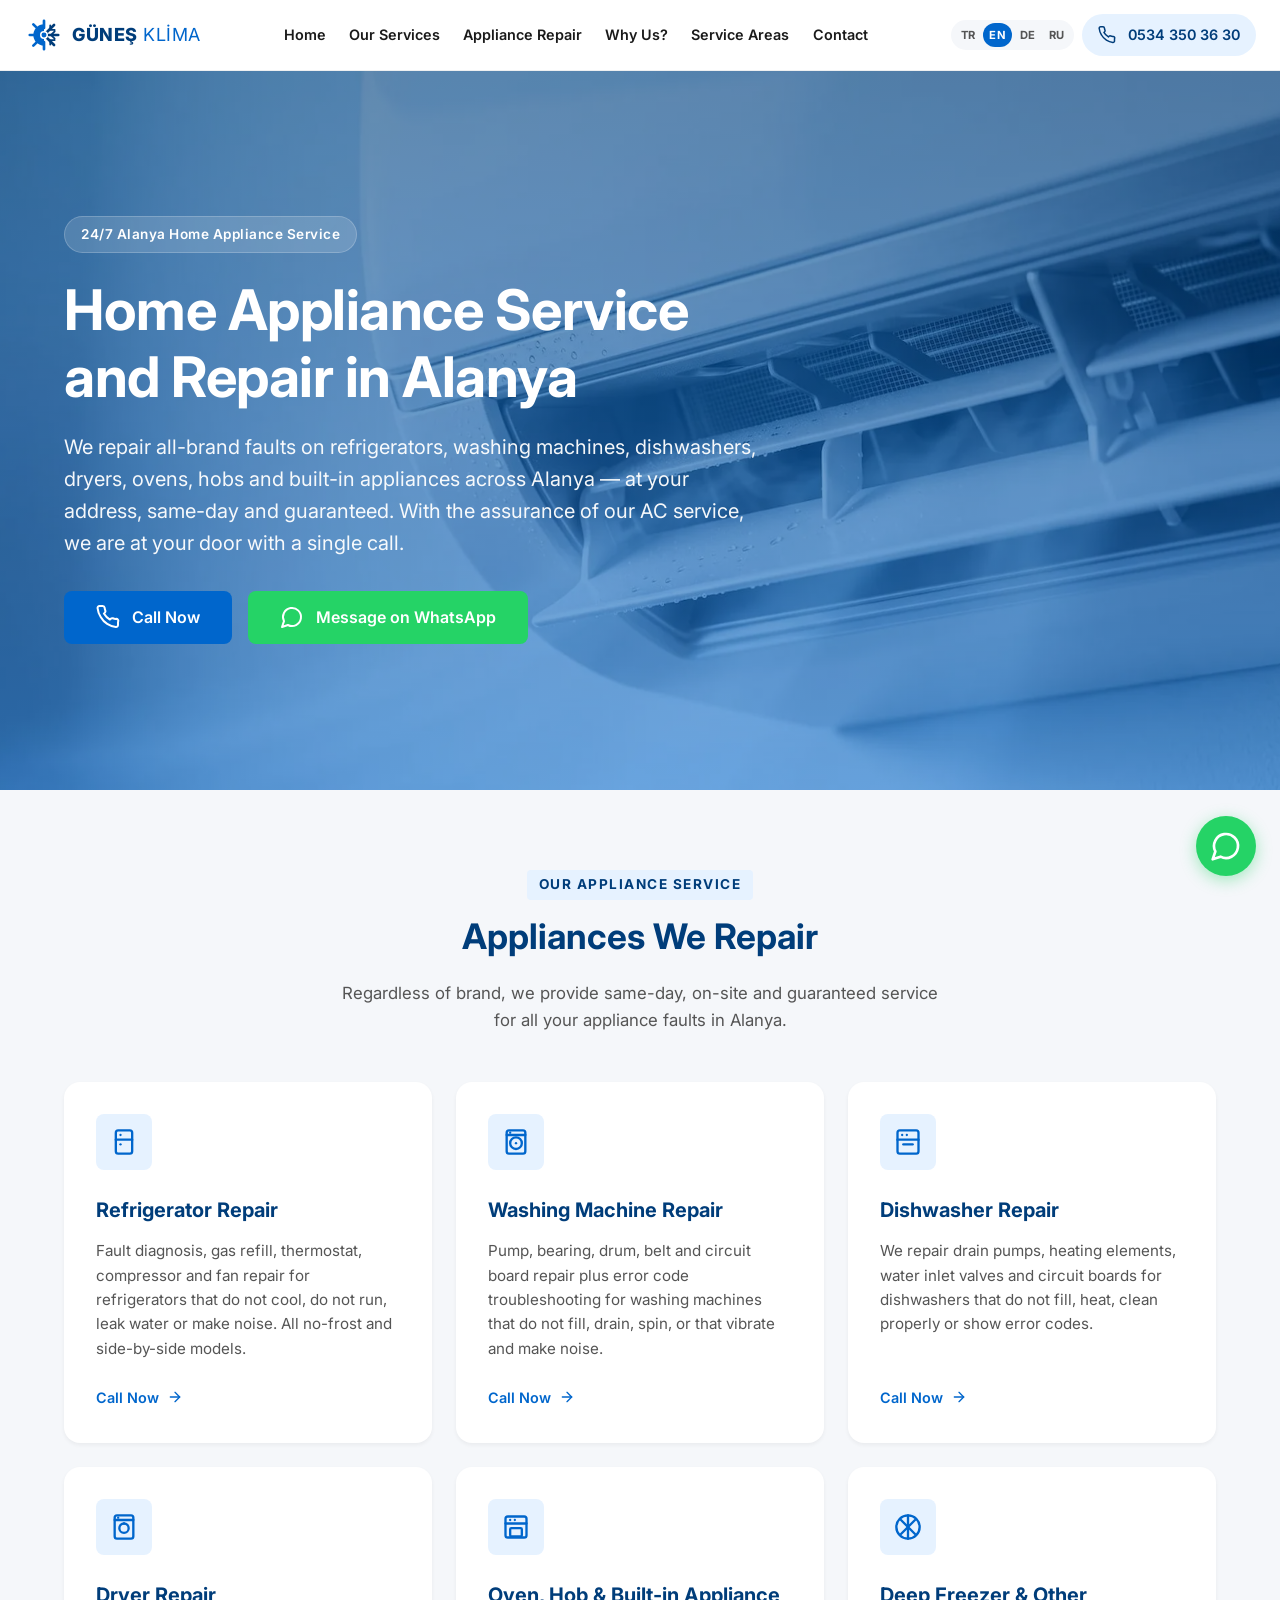
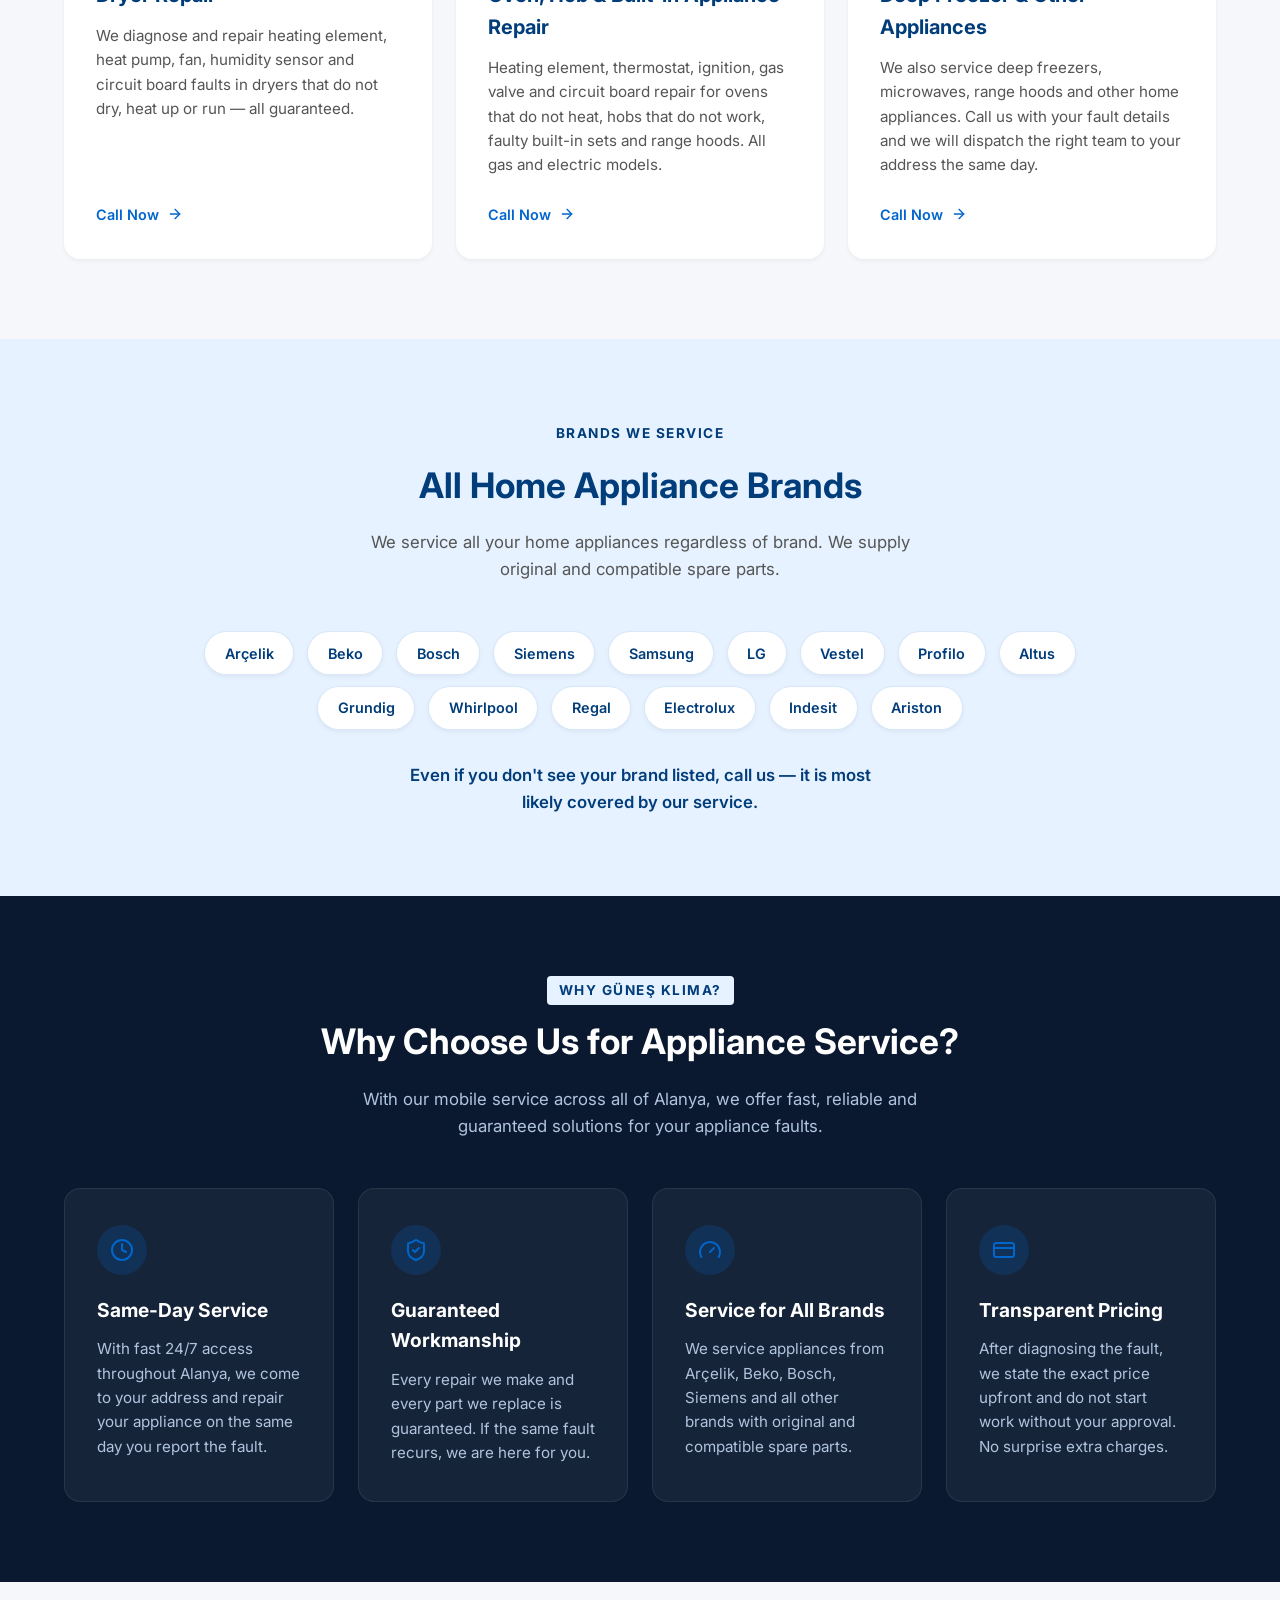
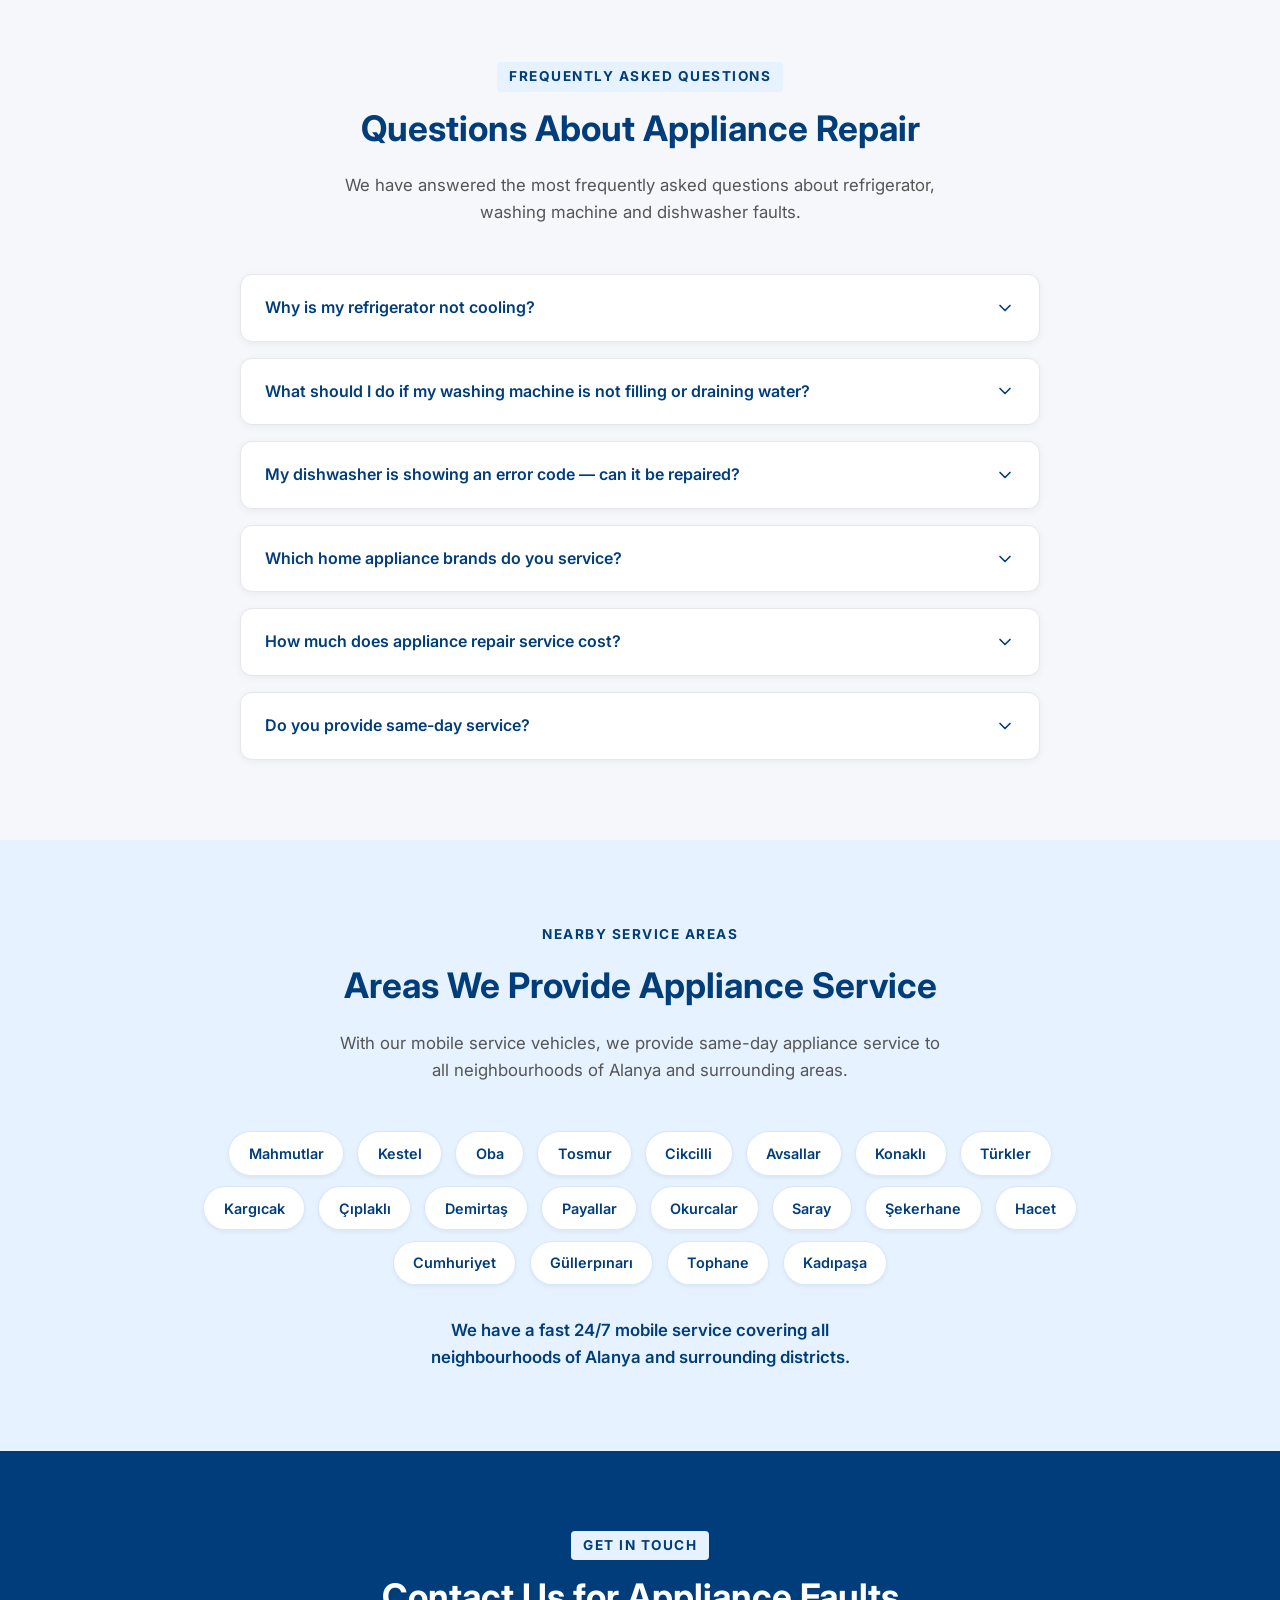
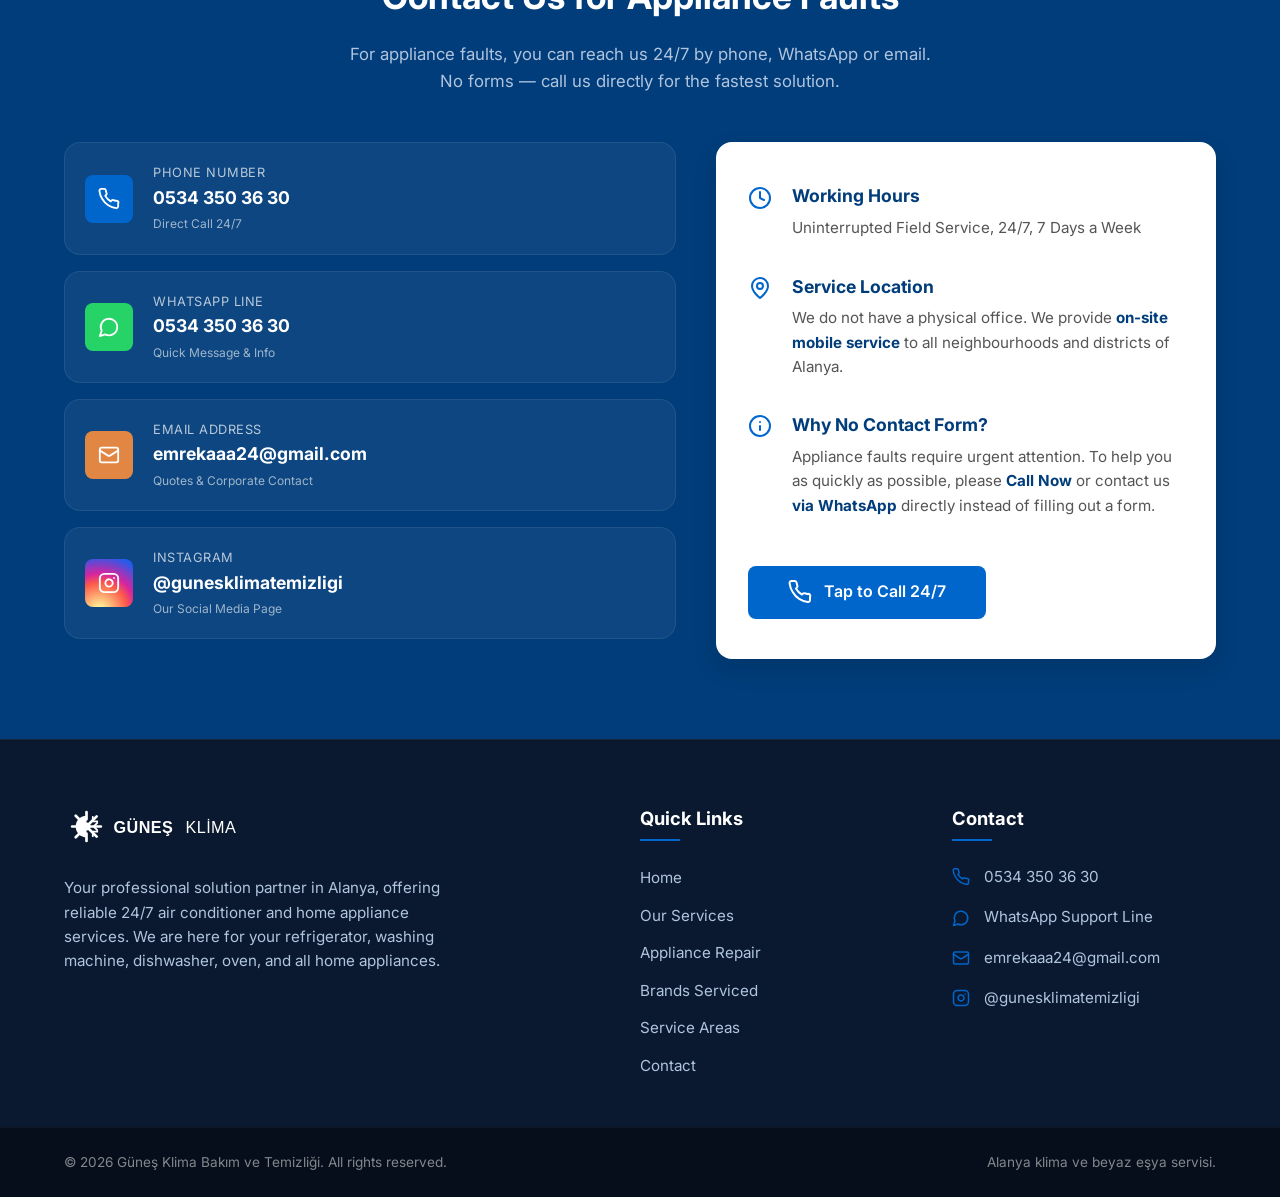
==== commit fce28cbf: "Complete translation system implementation for beyaz-esya-tamiri.html including regions, contact, fo" ====
--- a/beyaz-esya-tamiri.html
+++ b/beyaz-esya-tamiri.html
@@ -247,18 +247,18 @@
     <section class="hero-section" id="anasayfa">
       <div class="container hero-container">
         <div class="hero-content">
-          <span class="hero-badge">7/24 Alanya Beyaz Eşya Servisi</span>
-          <h1 class="hero-title">Alanya Beyaz Eşya Servisi ve Tamiri</h1>
-          <p class="hero-subtitle">Buzdolabı, çamaşır makinesi, bulaşık makinesi, kurutma makinesi, fırın, ocak ve ankastre cihazlarınızın tüm marka arızalarını Alanya genelinde adreste, aynı gün ve garantili olarak onarıyoruz. Klima servisimizin güvencesiyle, tek telefonla kapınızdayız.</p>
+          <span class="hero-badge" data-i18n="be.hero.badge">7/24 Alanya Beyaz Eşya Servisi</span>
+          <h1 class="hero-title" data-i18n="be.hero.title">Alanya Beyaz Eşya Servisi ve Tamiri</h1>
+          <p class="hero-subtitle" data-i18n="be.hero.subtitle">Buzdolabı, çamaşır makinesi, bulaşık makinesi, kurutma makinesi, fırın, ocak ve ankastre cihazlarınızın tüm marka arızalarını Alanya genelinde adreste, aynı gün ve garantili olarak onarıyoruz. Klima servisimizin güvencesiyle, tek telefonla kapınızdayız.</p>
 
           <div class="hero-cta-group">
             <a href="tel:+905343503630" class="btn btn-primary btn-hero" title="Beyaz Eşya Servisi İçin Ara" aria-label="Beyaz eşya tamiri için ara">
               <svg xmlns="http://www.w3.org/2000/svg" width="24" height="24" viewBox="0 0 24 24" fill="none" stroke="currentColor" stroke-width="2" stroke-linecap="round" stroke-linejoin="round" aria-hidden="true"><path d="M22 16.92v3a2 2 0 0 1-2.18 2 19.79 19.79 0 0 1-8.63-3.07A19.5 19.5 0 0 1 4.69 12 19.79 19.79 0 0 1 1.61 3.38 2 2 0 0 1 3.6 1h3a2 2 0 0 1 2 1.72 12.84 12.84 0 0 0 .7 2.81 2 2 0 0 1-.45 2.11L7.91 8.6a16 16 0 0 0 6 6l.86-.86a2 2 0 0 1 2.11-.45 12.84 12.84 0 0 0 2.81.7A2 2 0 0 1 22 16.92z"/></svg>
-              <span>Hemen Ara</span>
+              <span data-i18n="btn.call">Hemen Ara</span>
             </a>
             <a href="https://wa.me/905343503630?text=Merhaba,%20beyaz%20e%C5%9Fya%20ar%C4%B1zas%C4%B1%20i%C3%A7in%20servis%20istiyorum." class="btn btn-success btn-hero" target="_blank" rel="noopener" title="Beyaz Eşya Servisi WhatsApp" aria-label="WhatsApp üzerinden yaz">
               <svg xmlns="http://www.w3.org/2000/svg" width="24" height="24" viewBox="0 0 24 24" fill="none" stroke="currentColor" stroke-width="2" stroke-linecap="round" stroke-linejoin="round" aria-hidden="true"><path d="M7.9 20A9 9 0 1 0 4 16.1L2 22Z"/></svg>
-              <span>WhatsApp'tan Yaz</span>
+              <span data-i18n="btn.whatsapp">WhatsApp'tan Yaz</span>
             </a>
           </div>
         </div>
@@ -269,9 +269,9 @@
     <section class="services-section" id="hizmetler">
       <div class="container">
         <div class="section-header text-center">
-          <span class="section-tag">Beyaz Eşya Servisimiz</span>
-          <h2 class="section-title">Tamir Ettiğimiz Beyaz Eşyalar</h2>
-          <p class="section-desc">Marka fark etmeksizin tüm beyaz eşya arızalarınıza Alanya'da aynı gün, adreste ve garantili servis veriyoruz.</p>
+          <span class="section-tag" data-i18n="be.svc.tag">Beyaz Eşya Servisimiz</span>
+          <h2 class="section-title" data-i18n="be.svc.title">Tamir Ettiğimiz Beyaz Eşyalar</h2>
+          <p class="section-desc" data-i18n="be.svc.desc">Marka fark etmeksizin tüm beyaz eşya arızalarınıza Alanya'da aynı gün, adreste ve garantili servis veriyoruz.</p>
         </div>
 
         <div class="services-grid">
@@ -279,11 +279,11 @@
             <div class="service-icon-box">
               <svg xmlns="http://www.w3.org/2000/svg" width="24" height="24" viewBox="0 0 24 24" fill="none" stroke="currentColor" stroke-width="2" stroke-linecap="round" stroke-linejoin="round" aria-hidden="true" class="service-icon"><rect width="14" height="20" x="5" y="2" rx="2"/><path d="M5 10h14"/><path d="M9 6h.01"/><path d="M9 14h.01"/></svg>
             </div>
-            <h3 class="service-card-title">Buzdolabı Tamiri</h3>
-            <p class="service-card-text">Soğutmayan, çalışmayan, su yapan veya ses çıkaran buzdolapları için arıza tespiti, gaz dolumu, termostat, kompresör ve fan onarımı. No-frost ve gardırop tipi tüm modeller.</p>
+            <h3 class="service-card-title" data-i18n="be.svc.fridge.title">Buzdolabı Tamiri</h3>
+            <p class="service-card-text" data-i18n="be.svc.fridge.text">Soğutmayan, çalışmayan, su yapan veya ses çıkaran buzdolapları için arıza tespiti, gaz dolumu, termostat, kompresör ve fan onarımı. No-frost ve gardırop tipi tüm modeller.</p>
             <div class="service-cta">
               <a href="tel:+905343503630" class="service-link" title="Buzdolabı Tamiri İçin Ara">
-                <span>Hemen Ara</span>
+                <span data-i18n="btn.call">Hemen Ara</span>
                 <svg xmlns="http://www.w3.org/2000/svg" width="24" height="24" viewBox="0 0 24 24" fill="none" stroke="currentColor" stroke-width="2" stroke-linecap="round" stroke-linejoin="round" aria-hidden="true"><path d="M5 12h14"/><path d="m12 5 7 7-7 7"/></svg>
               </a>
             </div>
@@ -293,11 +293,11 @@
             <div class="service-icon-box">
               <svg xmlns="http://www.w3.org/2000/svg" width="24" height="24" viewBox="0 0 24 24" fill="none" stroke="currentColor" stroke-width="2" stroke-linecap="round" stroke-linejoin="round" aria-hidden="true" class="service-icon"><rect width="16" height="20" x="4" y="2" rx="2"/><path d="M4 6h16"/><path d="M7 4h.01"/><circle cx="12" cy="13" r="5"/><path d="M12 13h.01"/></svg>
             </div>
-            <h3 class="service-card-title">Çamaşır Makinesi Tamiri</h3>
-            <p class="service-card-text">Su almayan, su boşaltmayan, sıkma yapmayan, ses ve titreşim yapan çamaşır makineleri için pompa, rulman, tambur, kayış ve elektronik kart onarımı ile arıza kodu çözümü.</p>
+            <h3 class="service-card-title" data-i18n="be.svc.washer.title">Çamaşır Makinesi Tamiri</h3>
+            <p class="service-card-text" data-i18n="be.svc.washer.text">Su almayan, su boşaltmayan, sıkma yapmayan, ses ve titreşim yapan çamaşır makineleri için pompa, rulman, tambur, kayış ve elektronik kart onarımı ile arıza kodu çözümü.</p>
             <div class="service-cta">
               <a href="tel:+905343503630" class="service-link" title="Çamaşır Makinesi Tamiri İçin Ara">
-                <span>Hemen Ara</span>
+                <span data-i18n="btn.call">Hemen Ara</span>
                 <svg xmlns="http://www.w3.org/2000/svg" width="24" height="24" viewBox="0 0 24 24" fill="none" stroke="currentColor" stroke-width="2" stroke-linecap="round" stroke-linejoin="round" aria-hidden="true"><path d="M5 12h14"/><path d="m12 5 7 7-7 7"/></svg>
               </a>
             </div>
@@ -307,11 +307,11 @@
             <div class="service-icon-box">
               <svg xmlns="http://www.w3.org/2000/svg" width="24" height="24" viewBox="0 0 24 24" fill="none" stroke="currentColor" stroke-width="2" stroke-linecap="round" stroke-linejoin="round" aria-hidden="true" class="service-icon"><rect width="18" height="20" x="3" y="2" rx="2"/><path d="M7 6h.01"/><path d="M11 6h.01"/><path d="M3 10h18"/><path d="M8 14h8"/></svg>
             </div>
-            <h3 class="service-card-title">Bulaşık Makinesi Tamiri</h3>
-            <p class="service-card-text">Su almayan, ısıtmayan, iyi yıkamayan veya hata kodu veren bulaşık makineleri için tahliye pompası, rezistans, su giriş vanası ve elektronik kart onarımı yapıyoruz.</p>
+            <h3 class="service-card-title" data-i18n="be.svc.dish.title">Bulaşık Makinesi Tamiri</h3>
+            <p class="service-card-text" data-i18n="be.svc.dish.text">Su almayan, ısıtmayan, iyi yıkamayan veya hata kodu veren bulaşık makineleri için tahliye pompası, rezistans, su giriş vanası ve elektronik kart onarımı yapıyoruz.</p>
             <div class="service-cta">
               <a href="tel:+905343503630" class="service-link" title="Bulaşık Makinesi Tamiri İçin Ara">
-                <span>Hemen Ara</span>
+                <span data-i18n="btn.call">Hemen Ara</span>
                 <svg xmlns="http://www.w3.org/2000/svg" width="24" height="24" viewBox="0 0 24 24" fill="none" stroke="currentColor" stroke-width="2" stroke-linecap="round" stroke-linejoin="round" aria-hidden="true"><path d="M5 12h14"/><path d="m12 5 7 7-7 7"/></svg>
               </a>
             </div>
@@ -321,11 +321,11 @@
             <div class="service-icon-box">
               <svg xmlns="http://www.w3.org/2000/svg" width="24" height="24" viewBox="0 0 24 24" fill="none" stroke="currentColor" stroke-width="2" stroke-linecap="round" stroke-linejoin="round" aria-hidden="true" class="service-icon"><rect width="16" height="20" x="4" y="2" rx="2"/><path d="M4 6h16"/><path d="M7 4h.01"/><path d="M8 13a4 4 0 0 0 8 0 4 4 0 0 0-8 0Z"/><path d="M12 9v.01"/></svg>
             </div>
-            <h3 class="service-card-title">Kurutma Makinesi Tamiri</h3>
-            <p class="service-card-text">Kurutmayan, ısınmayan, çalışmayan kurutma makineleri için rezistans, ısı pompası, fan, nem sensörü ve elektronik kart arızalarını tespit edip garantili şekilde onarıyoruz.</p>
+            <h3 class="service-card-title" data-i18n="be.svc.dryer.title">Kurutma Makinesi Tamiri</h3>
+            <p class="service-card-text" data-i18n="be.svc.dryer.text">Kurutmayan, ısınmayan, çalışmayan kurutma makineleri için rezistans, ısı pompası, fan, nem sensörü ve elektronik kart arızalarını tespit edip garantili şekilde onarıyoruz.</p>
             <div class="service-cta">
               <a href="tel:+905343503630" class="service-link" title="Kurutma Makinesi Tamiri İçin Ara">
-                <span>Hemen Ara</span>
+                <span data-i18n="btn.call">Hemen Ara</span>
                 <svg xmlns="http://www.w3.org/2000/svg" width="24" height="24" viewBox="0 0 24 24" fill="none" stroke="currentColor" stroke-width="2" stroke-linecap="round" stroke-linejoin="round" aria-hidden="true"><path d="M5 12h14"/><path d="m12 5 7 7-7 7"/></svg>
               </a>
             </div>
@@ -335,11 +335,11 @@
             <div class="service-icon-box">
               <svg xmlns="http://www.w3.org/2000/svg" width="24" height="24" viewBox="0 0 24 24" fill="none" stroke="currentColor" stroke-width="2" stroke-linecap="round" stroke-linejoin="round" aria-hidden="true" class="service-icon"><rect width="18" height="18" x="3" y="3" rx="2"/><path d="M3 9h18"/><path d="M7 6h.01"/><path d="M11 6h.01"/><rect width="10" height="7" x="7" y="13" rx="1"/></svg>
             </div>
-            <h3 class="service-card-title">Fırın, Ocak ve Ankastre Tamiri</h3>
-            <p class="service-card-text">Isıtmayan fırın, çalışmayan ocak, arızalı ankastre set ve davlumbazlar için rezistans, termostat, ateşleme, gaz vanası ve elektronik kart onarımı. Gazlı ve elektrikli tüm modeller.</p>
+            <h3 class="service-card-title" data-i18n="be.svc.oven.title">Fırın, Ocak ve Ankastre Tamiri</h3>
+            <p class="service-card-text" data-i18n="be.svc.oven.text">Isıtmayan fırın, çalışmayan ocak, arızalı ankastre set ve davlumbazlar için rezistans, termostat, ateşleme, gaz vanası ve elektronik kart onarımı. Gazlı ve elektrikli tüm modeller.</p>
             <div class="service-cta">
               <a href="tel:+905343503630" class="service-link" title="Fırın ve Ocak Tamiri İçin Ara">
-                <span>Hemen Ara</span>
+                <span data-i18n="btn.call">Hemen Ara</span>
                 <svg xmlns="http://www.w3.org/2000/svg" width="24" height="24" viewBox="0 0 24 24" fill="none" stroke="currentColor" stroke-width="2" stroke-linecap="round" stroke-linejoin="round" aria-hidden="true"><path d="M5 12h14"/><path d="m12 5 7 7-7 7"/></svg>
               </a>
             </div>
@@ -349,11 +349,11 @@
             <div class="service-icon-box">
               <svg xmlns="http://www.w3.org/2000/svg" width="24" height="24" viewBox="0 0 24 24" fill="none" stroke="currentColor" stroke-width="2" stroke-linecap="round" stroke-linejoin="round" aria-hidden="true" class="service-icon"><path d="M2 12a10 10 0 1 0 20 0 10 10 0 0 0-20 0Z"/><path d="M12 2v20"/><path d="m6 6 12 12"/><path d="m18 6-12 12"/></svg>
             </div>
-            <h3 class="service-card-title">Derin Dondurucu & Diğer Cihazlar</h3>
-            <p class="service-card-text">Derin dondurucu, mikrodalga, aspiratör ve diğer beyaz eşyalarınız için de servis veriyoruz. Arızanızı arayarak bildirin, uygun ekibimizi aynı gün adresinize yönlendirelim.</p>
+            <h3 class="service-card-title" data-i18n="be.svc.other.title">Derin Dondurucu & Diğer Cihazlar</h3>
+            <p class="service-card-text" data-i18n="be.svc.other.text">Derin dondurucu, mikrodalga, aspiratör ve diğer beyaz eşyalarınız için de servis veriyoruz. Arızanızı arayarak bildirin, uygun ekibimizi aynı gün adresinize yönlendirelim.</p>
             <div class="service-cta">
               <a href="tel:+905343503630" class="service-link" title="Derin Dondurucu Tamiri İçin Ara">
-                <span>Hemen Ara</span>
+                <span data-i18n="btn.call">Hemen Ara</span>
                 <svg xmlns="http://www.w3.org/2000/svg" width="24" height="24" viewBox="0 0 24 24" fill="none" stroke="currentColor" stroke-width="2" stroke-linecap="round" stroke-linejoin="round" aria-hidden="true"><path d="M5 12h14"/><path d="m12 5 7 7-7 7"/></svg>
               </a>
             </div>
@@ -366,9 +366,9 @@
     <section class="regions-section" id="markalar">
       <div class="container">
         <div class="section-header text-center">
-          <span class="section-tag">Servis Verdiğimiz Markalar</span>
-          <h2 class="section-title">Tüm Beyaz Eşya Markaları</h2>
-          <p class="section-desc">Marka ayırt etmeksizin tüm beyaz eşyalarınıza servis veriyoruz. Orijinal ve muadil yedek parça temin ediyoruz.</p>
+          <span class="section-tag" data-i18n="be.brands.tag">Servis Verdiğimiz Markalar</span>
+          <h2 class="section-title" data-i18n="be.brands.title">Tüm Beyaz Eşya Markaları</h2>
+          <p class="section-desc" data-i18n="be.brands.desc">Marka ayırt etmeksizin tüm beyaz eşyalarınıza servis veriyoruz. Orijinal ve muadil yedek parça temin ediyoruz.</p>
         </div>
 
         <div class="regions-grid">
@@ -390,7 +390,7 @@
         </div>
 
         <div class="regions-footer text-center">
-          <p class="regions-note">Markanızı listede görmeseniz de arayın; büyük ihtimalle servisimiz kapsamındadır.</p>
+          <p class="regions-note" data-i18n="be.brands.note">Markanızı listede görmeseniz de arayın; büyük ihtimalle servisimiz kapsamındadır.</p>
         </div>
       </div>
     </section>
@@ -399,9 +399,9 @@
     <section class="why-us-section" id="neden-biz">
       <div class="container">
         <div class="section-header text-center">
-          <span class="section-tag">Neden Güneş Klima?</span>
-          <h2 class="section-title text-white">Beyaz Eşya Servisinde Neden Biz?</h2>
-          <p class="section-desc text-light">Alanya geneli mobil servisimizle beyaz eşya arızalarınıza hızlı, güvenilir ve garantili çözüm sunuyoruz.</p>
+          <span class="section-tag" data-i18n="be.why.tag">Neden Güneş Klima?</span>
+          <h2 class="section-title text-white" data-i18n="be.why.title">Beyaz Eşya Servisinde Neden Biz?</h2>
+          <p class="section-desc text-light" data-i18n="be.why.desc">Alanya geneli mobil servisimizle beyaz eşya arızalarınıza hızlı, güvenilir ve garantili çözüm sunuyoruz.</p>
         </div>
 
         <div class="why-us-grid">
@@ -409,32 +409,32 @@
             <div class="why-us-icon-box">
               <svg xmlns="http://www.w3.org/2000/svg" width="24" height="24" viewBox="0 0 24 24" fill="none" stroke="currentColor" stroke-width="2" stroke-linecap="round" stroke-linejoin="round" aria-hidden="true" class="why-us-icon"><circle cx="12" cy="12" r="10"/><polyline points="12 6 12 12 16 14"/></svg>
             </div>
-            <h3 class="why-us-card-title">Aynı Gün Servis</h3>
-            <p class="why-us-card-text">Alanya içinde 7/24 hızlı ulaşımla arıza bildiriminizi oluşturduğunuz gün adresinize gelir, cihazınızı onarırız.</p>
+            <h3 class="why-us-card-title" data-i18n="be.why.card1.title">Aynı Gün Servis</h3>
+            <p class="why-us-card-text" data-i18n="be.why.card1.text">Alanya içinde 7/24 hızlı ulaşımla arıza bildiriminizi oluşturduğunuz gün adresinize gelir, cihazınızı onarırız.</p>
           </div>
 
           <div class="why-us-card">
             <div class="why-us-icon-box">
               <svg xmlns="http://www.w3.org/2000/svg" width="24" height="24" viewBox="0 0 24 24" fill="none" stroke="currentColor" stroke-width="2" stroke-linecap="round" stroke-linejoin="round" aria-hidden="true" class="why-us-icon"><path d="M20 13c0 5-3.5 7.5-7.66 8.95a1 1 0 0 1-.67-.01C7.5 20.5 4 18 4 13V6a1 1 0 0 1 1-1c2 0 4.5-1.2 6.24-2.72a1.17 1.17 0 0 1 1.52 0C14.51 3.81 17 5 19 5a1 1 0 0 1 1 1z"/><path d="m9 12 2 2 4-4"/></svg>
             </div>
-            <h3 class="why-us-card-title">Garantili İşçilik</h3>
-            <p class="why-us-card-text">Yaptığımız her tamir ve değiştirdiğimiz her parça garantilidir. Aynı arıza tekrarlarsa yanınızdayız.</p>
+            <h3 class="why-us-card-title" data-i18n="be.why.card2.title">Garantili İşçilik</h3>
+            <p class="why-us-card-text" data-i18n="be.why.card2.text">Yaptığımız her tamir ve değiştirdiğimiz her parça garantilidir. Aynı arıza tekrarlarsa yanınızdayız.</p>
           </div>
 
           <div class="why-us-card">
             <div class="why-us-icon-box">
               <svg xmlns="http://www.w3.org/2000/svg" width="24" height="24" viewBox="0 0 24 24" fill="none" stroke="currentColor" stroke-width="2" stroke-linecap="round" stroke-linejoin="round" aria-hidden="true" class="why-us-icon"><path d="m12 14 4-4"/><path d="M3.34 19a10 10 0 1 1 17.32 0"/></svg>
             </div>
-            <h3 class="why-us-card-title">Tüm Markalara Servis</h3>
-            <p class="why-us-card-text">Arçelik, Beko, Bosch, Siemens ve tüm markaların cihazlarına orijinal ve muadil yedek parça ile servis veriyoruz.</p>
+            <h3 class="why-us-card-title" data-i18n="be.why.card3.title">Tüm Markalara Servis</h3>
+            <p class="why-us-card-text" data-i18n="be.why.card3.text">Arçelik, Beko, Bosch, Siemens ve tüm markaların cihazlarına orijinal ve muadil yedek parça ile servis veriyoruz.</p>
           </div>
 
           <div class="why-us-card">
             <div class="why-us-icon-box">
               <svg xmlns="http://www.w3.org/2000/svg" width="24" height="24" viewBox="0 0 24 24" fill="none" stroke="currentColor" stroke-width="2" stroke-linecap="round" stroke-linejoin="round" aria-hidden="true" class="why-us-icon"><rect width="20" height="14" x="2" y="5" rx="2"/><line x1="2" x2="22" y1="10" y2="10"/></svg>
             </div>
-            <h3 class="why-us-card-title">Şeffaf Fiyat</h3>
-            <p class="why-us-card-text">Arıza tespitinden sonra net fiyatı önceden söyler, onayınız olmadan işleme başlamayız. Sürpriz ek ücret yok.</p>
+            <h3 class="why-us-card-title" data-i18n="be.why.card4.title">Şeffaf Fiyat</h3>
+            <p class="why-us-card-text" data-i18n="be.why.card4.text">Arıza tespitinden sonra net fiyatı önceden söyler, onayınız olmadan işleme başlamayız. Sürpriz ek ücret yok.</p>
           </div>
         </div>
       </div>
@@ -444,69 +444,69 @@
     <section class="faq-section" id="sss">
       <div class="container">
         <div class="section-header text-center">
-          <span class="section-tag">Sıkça Sorulanlar</span>
-          <h2 class="section-title">Beyaz Eşya Tamiri Hakkında Sorular</h2>
-          <p class="section-desc">Buzdolabı, çamaşır ve bulaşık makinesi arızaları hakkında en çok merak edilenleri yanıtladık.</p>
+          <span class="section-tag" data-i18n="be.faq.tag">Sıkça Sorulanlar</span>
+          <h2 class="section-title" data-i18n="be.faq.title">Beyaz Eşya Tamiri Hakkında Sorular</h2>
+          <p class="section-desc" data-i18n="be.faq.desc">Buzdolabı, çamaşır ve bulaşık makinesi arızaları hakkında en çok merak edilenleri yanıtladık.</p>
         </div>
 
         <div class="faq-list">
           <details class="faq-item">
             <summary class="faq-question">
-              <span>Buzdolabı soğutmuyorsa sebebi ne olabilir?</span>
+              <span data-i18n="be.faq.q1.q">Buzdolabı soğutmuyorsa sebebi ne olabilir?</span>
               <svg xmlns="http://www.w3.org/2000/svg" width="20" height="20" viewBox="0 0 24 24" fill="none" stroke="currentColor" stroke-width="2" stroke-linecap="round" stroke-linejoin="round" class="faq-icon" aria-hidden="true"><path d="m6 9 6 6 6-6"/></svg>
             </summary>
             <div class="faq-answer">
-              <p>Buzdolabının soğutmaması genellikle gaz kaçağı, termostat arızası, kompresör sorunu veya fan/defrost sistemindeki bir tıkanıklıktan kaynaklanır. Alanya'da aynı gün adrese gelip arızayı tespit eder, gaz dolumu veya parça değişimini garantili olarak yaparız.</p>
+              <p data-i18n="be.faq.q1.a">Buzdolabının soğutmaması genellikle gaz kaçağı, termostat arızası, kompresör sorunu veya fan/defrost sistemindeki bir tıkanıklıktan kaynaklanır. Alanya'da aynı gün adrese gelip arızayı tespit eder, gaz dolumu veya parça değişimini garantili olarak yaparız.</p>
             </div>
           </details>
 
           <details class="faq-item">
             <summary class="faq-question">
-              <span>Çamaşır makinesi su almıyor / su boşaltmıyorsa ne yapmalı?</span>
+              <span data-i18n="be.faq.q2.q">Çamaşır makinesi su almıyor / su boşaltmıyorsa ne yapmalı?</span>
               <svg xmlns="http://www.w3.org/2000/svg" width="20" height="20" viewBox="0 0 24 24" fill="none" stroke="currentColor" stroke-width="2" stroke-linecap="round" stroke-linejoin="round" class="faq-icon" aria-hidden="true"><path d="m6 9 6 6 6-6"/></svg>
             </summary>
             <div class="faq-answer">
-              <p>Su almama sorunu genellikle giriş vanası, su filtresi tıkanıklığı veya elektronik kartla; su boşaltmama ise pompa, tahliye hortumu tıkanıklığı veya arızalı tahliye pompasıyla ilgilidir. Servisimiz arızayı yerinde tespit edip aynı gün onarır.</p>
+              <p data-i18n="be.faq.q2.a">Su almama sorunu genellikle giriş vanası, su filtresi tıkanıklığı veya elektronik kartla; su boşaltmama ise pompa, tahliye hortumu tıkanıklığı veya arızalı tahliye pompasıyla ilgilidir. Servisimiz arızayı yerinde tespit edip aynı gün onarır.</p>
             </div>
           </details>
 
           <details class="faq-item">
             <summary class="faq-question">
-              <span>Bulaşık makinesi hata kodu veriyor, tamir edilebilir mi?</span>
+              <span data-i18n="be.faq.q3.q">Bulaşık makinesi hata kodu veriyor, tamir edilebilir mi?</span>
               <svg xmlns="http://www.w3.org/2000/svg" width="20" height="20" viewBox="0 0 24 24" fill="none" stroke="currentColor" stroke-width="2" stroke-linecap="round" stroke-linejoin="round" class="faq-icon" aria-hidden="true"><path d="m6 9 6 6 6-6"/></svg>
             </summary>
             <div class="faq-answer">
-              <p>Evet. Bulaşık makinelerindeki hata kodları çoğunlukla su alma, ısıtma, tahliye veya sensör arızalarına işaret eder. Markası fark etmeksizin hata kodunu okuyup arızanın kaynağını giderir, gerekli parçayı değiştiririz.</p>
+              <p data-i18n="be.faq.q3.a">Evet. Bulaşık makinelerindeki hata kodları çoğunlukla su alma, ısıtma, tahliye veya sensör arızalarına işaret eder. Markası fark etmeksizin hata kodunu okuyup arızanın kaynağını giderir, gerekli parçayı değiştiririz.</p>
             </div>
           </details>
 
           <details class="faq-item">
             <summary class="faq-question">
-              <span>Hangi beyaz eşya markalarına servis veriyorsunuz?</span>
+              <span data-i18n="be.faq.q4.q">Hangi beyaz eşya markalarına servis veriyorsunuz?</span>
               <svg xmlns="http://www.w3.org/2000/svg" width="20" height="20" viewBox="0 0 24 24" fill="none" stroke="currentColor" stroke-width="2" stroke-linecap="round" stroke-linejoin="round" class="faq-icon" aria-hidden="true"><path d="m6 9 6 6 6-6"/></svg>
             </summary>
             <div class="faq-answer">
-              <p>Arçelik, Beko, Bosch, Siemens, Samsung, LG, Vestel, Profilo, Altus, Grundig, Whirlpool ve diğer tüm markaların buzdolabı, çamaşır makinesi, bulaşık makinesi, kurutma makinesi, fırın ve ocaklarına servis veriyoruz.</p>
+              <p data-i18n="be.faq.q4.a">Arçelik, Beko, Bosch, Siemens, Samsung, LG, Vestel, Profilo, Altus, Grundig, Whirlpool ve diğer tüm markaların buzdolabı, çamaşır makinesi, bulaşık makinesi, kurutma makinesi, fırın ve ocaklarına servis veriyoruz.</p>
             </div>
           </details>
 
           <details class="faq-item">
             <summary class="faq-question">
-              <span>Beyaz eşya tamiri için servis ücreti ne kadar?</span>
+              <span data-i18n="be.faq.q5.q">Beyaz eşya tamiri için servis ücreti ne kadar?</span>
               <svg xmlns="http://www.w3.org/2000/svg" width="20" height="20" viewBox="0 0 24 24" fill="none" stroke="currentColor" stroke-width="2" stroke-linecap="round" stroke-linejoin="round" class="faq-icon" aria-hidden="true"><path d="m6 9 6 6 6-6"/></svg>
             </summary>
             <div class="faq-answer">
-              <p>Ücret; cihazın türüne, arızanın kapsamına ve değişecek parçaya göre belirlenir. Arıza tespiti sonrası işlem öncesinde net fiyat söyler, onayınız olmadan işleme başlamayız. Sürpriz ek ücret yoktur.</p>
+              <p data-i18n="be.faq.q5.a">Ücret; cihazın türüne, arızanın kapsamına ve değişecek parçaya göre belirlenir. Arıza tespiti sonrası işlem öncesinde net fiyat söyler, onayınız olmadan işleme başlamayız. Sürpriz ek ücret yoktur.</p>
             </div>
           </details>
 
           <details class="faq-item">
             <summary class="faq-question">
-              <span>Aynı gün servis geliyor musunuz?</span>
+              <span data-i18n="be.faq.q6.q">Aynı gün servis geliyor musunuz?</span>
               <svg xmlns="http://www.w3.org/2000/svg" width="20" height="20" viewBox="0 0 24 24" fill="none" stroke="currentColor" stroke-width="2" stroke-linecap="round" stroke-linejoin="round" class="faq-icon" aria-hidden="true"><path d="m6 9 6 6 6-6"/></svg>
             </summary>
             <div class="faq-answer">
-              <p>Evet. Alanya ve tüm mahallelerine mobil servis araçlarımızla aynı gün, 7/24 adrese servis sağlıyoruz. Yaptığımız tamir ve değiştirilen parçalar garantilidir.</p>
+              <p data-i18n="be.faq.q6.a">Evet. Alanya ve tüm mahallelerine mobil servis araçlarımızla aynı gün, 7/24 adrese servis sağlıyoruz. Yaptığımız tamir ve değiştirilen parçalar garantilidir.</p>
             </div>
           </details>
         </div>
@@ -517,9 +517,9 @@
     <section class="regions-section" id="bolgeler">
       <div class="container">
         <div class="section-header text-center">
-          <span class="section-tag">Yakın Hizmet Noktaları</span>
-          <h2 class="section-title">Beyaz Eşya Servisi Verdiğimiz Bölgeler</h2>
-          <p class="section-desc">Mobil servis araçlarımızla Alanya'nın tüm mahallelerine ve çevre bölgelerine aynı gün beyaz eşya servisi sağlıyoruz.</p>
+          <span class="section-tag" data-i18n="be.regions.tag">Yakın Hizmet Noktaları</span>
+          <h2 class="section-title" data-i18n="be.regions.title">Beyaz Eşya Servisi Verdiğimiz Bölgeler</h2>
+          <p class="section-desc" data-i18n="be.regions.desc">Mobil servis araçlarımızla Alanya'nın tüm mahallelerine ve çevre bölgelerine aynı gün beyaz eşya servisi sağlıyoruz.</p>
         </div>
 
         <div class="regions-grid">
@@ -546,7 +546,7 @@
         </div>
 
         <div class="regions-footer text-center">
-          <p class="regions-note">Alanya'nın tüm mahallelerine ve çevre ilçelerine 7/24 hızlı mobil servisimiz vardır.</p>
+          <p class="regions-note" data-i18n="be.regions.note">Alanya'nın tüm mahallelerine ve çevre ilçelerine 7/24 hızlı mobil servisimiz vardır.</p>
         </div>
       </div>
     </section>
@@ -555,9 +555,9 @@
     <section class="contact-section" id="iletisim">
       <div class="container">
         <div class="section-header text-center">
-          <span class="section-tag">İletişime Geçin</span>
-          <h2 class="section-title text-white">Beyaz Eşya Arızanız İçin Ulaşın</h2>
-          <p class="section-desc text-light">Beyaz eşya arızanız için bize telefon, WhatsApp veya e-posta ile 7/24 ulaşabilirsiniz. Form yok; en hızlı çözüm için doğrudan arayın.</p>
+          <span class="section-tag" data-i18n="be.contact.tag">İletişime Geçin</span>
+          <h2 class="section-title text-white" data-i18n="be.contact.title">Beyaz Eşya Arızanız İçin Ulaşın</h2>
+          <p class="section-desc text-light" data-i18n="be.contact.desc">Beyaz eşya arızanız için bize telefon, WhatsApp veya e-posta ile 7/24 ulaşabilirsiniz. Form yok; en hızlı çözüm için doğrudan arayın.</p>
         </div>
 
         <div class="contact-grid">
@@ -568,9 +568,9 @@
                   <svg xmlns="http://www.w3.org/2000/svg" width="24" height="24" viewBox="0 0 24 24" fill="none" stroke="currentColor" stroke-width="2" stroke-linecap="round" stroke-linejoin="round" aria-hidden="true"><path d="M22 16.92v3a2 2 0 0 1-2.18 2 19.79 19.79 0 0 1-8.63-3.07A19.5 19.5 0 0 1 4.69 12 19.79 19.79 0 0 1 1.61 3.38 2 2 0 0 1 3.6 1h3a2 2 0 0 1 2 1.72 12.84 12.84 0 0 0 .7 2.81 2 2 0 0 1-.45 2.11L7.91 8.6a16 16 0 0 0 6 6l.86-.86a2 2 0 0 1 2.11-.45 12.84 12.84 0 0 0 2.81.7A2 2 0 0 1 22 16.92z"/></svg>
                 </div>
                 <div class="contact-card-content">
-                  <span class="contact-card-label">Telefon Numarası</span>
+                  <span class="contact-card-label" data-i18n="contact.phone.label">Telefon Numarası</span>
                   <span class="contact-card-value">0534 350 36 30</span>
-                  <small class="contact-card-sub">7/24 Direkt Arama</small>
+                  <small class="contact-card-sub" data-i18n="contact.phone.sub">7/24 Direkt Arama</small>
                 </div>
               </a>
             </div>
@@ -581,9 +581,9 @@
                   <svg xmlns="http://www.w3.org/2000/svg" width="24" height="24" viewBox="0 0 24 24" fill="none" stroke="currentColor" stroke-width="2" stroke-linecap="round" stroke-linejoin="round" aria-hidden="true"><path d="M7.9 20A9 9 0 1 0 4 16.1L2 22Z"/></svg>
                 </div>
                 <div class="contact-card-content">
-                  <span class="contact-card-label">WhatsApp Hattı</span>
+                  <span class="contact-card-label" data-i18n="contact.wa.label">WhatsApp Hattı</span>
                   <span class="contact-card-value">0534 350 36 30</span>
-                  <small class="contact-card-sub">Hızlı Mesaj ve Bilgi</small>
+                  <small class="contact-card-sub" data-i18n="contact.wa.sub">Hızlı Mesaj ve Bilgi</small>
                 </div>
               </a>
             </div>
@@ -594,9 +594,9 @@
                   <svg xmlns="http://www.w3.org/2000/svg" width="24" height="24" viewBox="0 0 24 24" fill="none" stroke="currentColor" stroke-width="2" stroke-linecap="round" stroke-linejoin="round" aria-hidden="true"><rect width="20" height="16" x="2" y="4" rx="2"/><path d="m22 7-8.97 5.7a1.94 1.94 0 0 1-2.06 0L2 7"/></svg>
                 </div>
                 <div class="contact-card-content">
-                  <span class="contact-card-label">E-posta Adresi</span>
+                  <span class="contact-card-label" data-i18n="contact.mail.label">E-posta Adresi</span>
                   <span class="contact-card-value">emrekaaa24@gmail.com</span>
-                  <small class="contact-card-sub">Teklif ve Kurumsal İletişim</small>
+                  <small class="contact-card-sub" data-i18n="contact.mail.sub">Teklif ve Kurumsal İletişim</small>
                 </div>
               </a>
             </div>
@@ -607,9 +607,9 @@
                   <svg xmlns="http://www.w3.org/2000/svg" width="24" height="24" viewBox="0 0 24 24" fill="none" stroke="currentColor" stroke-width="2" stroke-linecap="round" stroke-linejoin="round" aria-hidden="true"><rect width="20" height="20" x="2" y="2" rx="5" ry="5"/><path d="M16 11.37A4 4 0 1 1 12.63 8 4 4 0 0 1 16 11.37z"/><line x1="17.5" x2="17.51" y1="6.5" y2="6.5"/></svg>
                 </div>
                 <div class="contact-card-content">
-                  <span class="contact-card-label">Instagram</span>
+                  <span class="contact-card-label" data-i18n="contact.ig.label">Instagram</span>
                   <span class="contact-card-value">@gunesklimatemizligi</span>
-                  <small class="contact-card-sub">Sosyal Medya Sayfamız</small>
+                  <small class="contact-card-sub" data-i18n="contact.ig.sub">Sosyal Medya Sayfamız</small>
                 </div>
               </a>
             </div>
@@ -620,30 +620,30 @@
               <div class="details-row">
                 <svg xmlns="http://www.w3.org/2000/svg" width="24" height="24" viewBox="0 0 24 24" fill="none" stroke="currentColor" stroke-width="2" stroke-linecap="round" stroke-linejoin="round" aria-hidden="true" class="details-icon"><circle cx="12" cy="12" r="10"/><polyline points="12 6 12 12 16 14"/></svg>
                 <div class="details-text">
-                  <h3>Çalışma Saatleri</h3>
-                  <p>7 Gün 24 Saat Kesintisiz Saha Hizmeti</p>
+                  <h3 data-i18n="details.hours.title">Çalışma Saatleri</h3>
+                  <p data-i18n="details.hours.text">7 Gün 24 Saat Kesintisiz Saha Hizmeti</p>
                 </div>
               </div>
 
               <div class="details-row">
                 <svg xmlns="http://www.w3.org/2000/svg" width="24" height="24" viewBox="0 0 24 24" fill="none" stroke="currentColor" stroke-width="2" stroke-linecap="round" stroke-linejoin="round" aria-hidden="true" class="details-icon"><path d="M20 10c0 6-8 12-8 12s-8-6-8-12a8 8 0 0 1 16 0Z"/><circle cx="12" cy="10" r="3"/></svg>
                 <div class="details-text">
-                  <h3>Hizmet Noktası</h3>
-                  <p>Fiziki ofisimiz bulunmamaktadır. Alanya'nın tüm mahalle ve ilçelerine <strong>adreste mobil servis</strong> hizmeti vermekteyiz.</p>
+                  <h3 data-i18n="details.location.title">Hizmet Noktası</h3>
+                  <p data-i18n-html="details.location.text">Fiziki ofisimiz bulunmamaktadır. Alanya'nın tüm mahalle ve ilçelerine <strong>adreste mobil servis</strong> hizmeti vermekteyiz.</p>
                 </div>
               </div>
 
               <div class="details-row">
                 <svg xmlns="http://www.w3.org/2000/svg" width="24" height="24" viewBox="0 0 24 24" fill="none" stroke="currentColor" stroke-width="2" stroke-linecap="round" stroke-linejoin="round" aria-hidden="true" class="details-icon"><circle cx="12" cy="12" r="10"/><path d="M12 16v-4"/><path d="M12 8h.01"/></svg>
                 <div class="details-text">
-                  <h3>Neden Form Yok?</h3>
-                  <p>Beyaz eşya arızası acil müdahale gerektirir. Size en hızlı sürede yardımcı olabilmemiz için form doldurmak yerine doğrudan <strong>Hemen Arayın</strong> veya <strong>WhatsApp üzerinden</strong> iletişime geçin.</p>
+                  <h3 data-i18n="details.noform.title">Neden Form Yok?</h3>
+                  <p data-i18n-html="be.details.noform.text">Beyaz eşya arızası acil müdahale gerektirir. Size en hızlı sürede yardımcı olabilmemiz için form doldurmak yerine doğrudan <strong>Hemen Arayın</strong> veya <strong>WhatsApp üzerinden</strong> iletişime geçin.</p>
                 </div>
               </div>
 
               <div class="details-cta-wrapper">
                 <a href="tel:+905343503630" class="btn btn-call-cta">
-                  <svg xmlns="http://www.w3.org/2000/svg" width="24" height="24" viewBox="0 0 24 24" fill="none" stroke="currentColor" stroke-width="2" stroke-linecap="round" stroke-linejoin="round" aria-hidden="true"><path d="M22 16.92v3a2 2 0 0 1-2.18 2 19.79 19.79 0 0 1-8.63-3.07A19.5 19.5 0 0 1 4.69 12 19.79 19.79 0 0 1 1.61 3.38 2 2 0 0 1 3.6 1h3a2 2 0 0 1 2 1.72 12.84 12.84 0 0 0 .7 2.81 2 2 0 0 1-.45 2.11L7.91 8.6a16 16 0 0 0 6 6l.86-.86a2 2 0 0 1 2.11-.45 12.84 12.84 0 0 0 2.81.7A2 2 0 0 1 22 16.92z"/></svg> <span>7/24 Tıkla & Ara</span>
+                  <svg xmlns="http://www.w3.org/2000/svg" width="24" height="24" viewBox="0 0 24 24" fill="none" stroke="currentColor" stroke-width="2" stroke-linecap="round" stroke-linejoin="round" aria-hidden="true"><path d="M22 16.92v3a2 2 0 0 1-2.18 2 19.79 19.79 0 0 1-8.63-3.07A19.5 19.5 0 0 1 4.69 12 19.79 19.79 0 0 1 1.61 3.38 2 2 0 0 1 3.6 1h3a2 2 0 0 1 2 1.72 12.84 12.84 0 0 0 .7 2.81 2 2 0 0 1-.45 2.11L7.91 8.6a16 16 0 0 0 6 6l.86-.86a2 2 0 0 1 2.11-.45 12.84 12.84 0 0 0 2.81.7A2 2 0 0 1 22 16.92z"/></svg> <span data-i18n="details.cta">7/24 Tıkla & Ara</span>
                 </a>
               </div>
             </div>
@@ -660,23 +660,23 @@
         <a href="index.html" class="footer-logo-link" title="Güneş Klima Anasayfa">
           <img src="img/logo.svg" alt="Güneş Klima Logo" width="220" height="50" class="logo-img-footer">
         </a>
-        <p class="footer-desc">Alanya'da 7/24 güvenilir klima ve beyaz eşya servisi sunan profesyonel çözüm ortağınız. Buzdolabı, çamaşır ve bulaşık makinesi, fırın ve tüm beyaz eşyalarınız için yanınızdayız.</p>
+        <p class="footer-desc" data-i18n="be.footer.desc">Alanya'da 7/24 güvenilir klima ve beyaz eşya servisi sunan profesyonel çözüm ortağınız. Buzdolabı, çamaşır ve bulaşık makinesi, fırın ve tüm beyaz eşyalarınız için yanınızdayız.</p>
       </div>
 
       <div class="footer-links">
-        <h3 class="footer-title">Hızlı Linkler</h3>
+        <h3 class="footer-title" data-i18n="footer.linksTitle">Hızlı Linkler</h3>
         <ul class="footer-link-list">
-          <li><a href="index.html">Anasayfa</a></li>
-          <li><a href="index.html#hizmetler">Klima Hizmetleri</a></li>
-          <li><a href="beyaz-esya-tamiri.html">Beyaz Eşya Tamiri</a></li>
-          <li><a href="#markalar">Servis Markaları</a></li>
-          <li><a href="#bolgeler">Hizmet Bölgeleri</a></li>
-          <li><a href="#iletisim">İletişim</a></li>
+          <li><a href="index.html" data-i18n="nav.home">Anasayfa</a></li>
+          <li><a href="index.html#hizmetler" data-i18n="nav.services">Klima Hizmetleri</a></li>
+          <li><a href="beyaz-esya-tamiri.html" data-i18n="nav.appliance">Beyaz Eşya Tamiri</a></li>
+          <li><a href="#markalar" data-i18n="be.footer.brands">Servis Markaları</a></li>
+          <li><a href="#bolgeler" data-i18n="nav.regions">Hizmet Bölgeleri</a></li>
+          <li><a href="#iletisim" data-i18n="nav.contact">İletişim</a></li>
         </ul>
       </div>
 
       <div class="footer-contact">
-        <h3 class="footer-title">İletişim</h3>
+        <h3 class="footer-title" data-i18n="nav.contact">İletişim</h3>
         <ul class="footer-contact-list">
           <li>
             <svg xmlns="http://www.w3.org/2000/svg" width="24" height="24" viewBox="0 0 24 24" fill="none" stroke="currentColor" stroke-width="2" stroke-linecap="round" stroke-linejoin="round" aria-hidden="true"><path d="M22 16.92v3a2 2 0 0 1-2.18 2 19.79 19.79 0 0 1-8.63-3.07A19.5 19.5 0 0 1 4.69 12 19.79 19.79 0 0 1 1.61 3.38 2 2 0 0 1 3.6 1h3a2 2 0 0 1 2 1.72 12.84 12.84 0 0 0 .7 2.81 2 2 0 0 1-.45 2.11L7.91 8.6a16 16 0 0 0 6 6l.86-.86a2 2 0 0 1 2.11-.45 12.84 12.84 0 0 0 2.81.7A2 2 0 0 1 22 16.92z"/></svg>
@@ -684,7 +684,7 @@
           </li>
           <li>
             <svg xmlns="http://www.w3.org/2000/svg" width="24" height="24" viewBox="0 0 24 24" fill="none" stroke="currentColor" stroke-width="2" stroke-linecap="round" stroke-linejoin="round" aria-hidden="true"><path d="M7.9 20A9 9 0 1 0 4 16.1L2 22Z"/></svg>
-            <a href="https://wa.me/905343503630" target="_blank" rel="noopener">WhatsApp Destek Hattı</a>
+            <a href="https://wa.me/905343503630" target="_blank" rel="noopener" data-i18n="footer.waLink">WhatsApp Destek Hattı</a>
           </li>
           <li>
             <svg xmlns="http://www.w3.org/2000/svg" width="24" height="24" viewBox="0 0 24 24" fill="none" stroke="currentColor" stroke-width="2" stroke-linecap="round" stroke-linejoin="round" aria-hidden="true"><rect width="20" height="16" x="2" y="4" rx="2"/><path d="m22 7-8.97 5.7a1.94 1.94 0 0 1-2.06 0L2 7"/></svg>
@@ -700,7 +700,7 @@
 
     <div class="footer-bottom">
       <div class="container footer-bottom-container">
-        <p>© 2026 Güneş Klima. Tüm hakları saklıdır.</p>
+        <p data-i18n="footer.copyright">© 2026 Güneş Klima. Tüm hakları saklıdır.</p>
         <p class="developer-credits">Alanya klima ve beyaz eşya servisi.</p>
       </div>
     </div>
--- a/css/style.min.css
+++ b/css/style.min.css
@@ -1 +1 @@
- :root{--primary-color:#0066CC;--primary-dark:#003D7A;--primary-light:#E6F2FF;--text-color:#1A1A1A;--text-muted:#555555;--bg-light:#F5F7FA;--bg-dark:#0A192F;--white:#FFFFFF;--whatsapp-green:#25D366;--whatsapp-dark:#128C7E;--font-regular:400;--font-medium:600;--font-semibold:600;--font-bold:700;--font-black:700;--shadow-sm:0 2px 4px rgba(0,0,0,0.05);--shadow-md:0 4px 12px rgba(0,0,0,0.08);--shadow-lg:0 10px 25px rgba(0,0,0,0.12);--shadow-hover:0 15px 35px rgba(0,102,204,0.15);--border-radius-sm:4px;--border-radius-md:8px;--border-radius-lg:16px;--border-radius-full:9999px;--transition-fast:0.2s ease;--transition-normal:0.3s ease;--transition-slow:0.5s ease}*,*::before,*::after{box-sizing:border-box;margin:0;padding:0}html{scroll-behavior:smooth;font-size:16px;-webkit-text-size-adjust:100%}body{font-family:'Inter',-apple-system,BlinkMacSystemFont,"Segoe UI",Roboto,Helvetica,Arial,sans-serif;color:var(--text-color);background-color:var(--white);line-height:1.6;overflow-x:hidden}img{max-width:100%;height:auto;display:block}a{text-decoration:none;color:inherit;transition:color var(--transition-fast)}ul{list-style:none}button{cursor:pointer;border:none;background:none;font-family:inherit}*:focus-visible{outline:3px solid var(--primary-color);outline-offset:4px}.container{width:100%;max-width:1200px;margin:0 auto;padding:0 1.5rem}.text-center{text-align:center}.text-white{color:var(--white) !important}.text-light{color:#B0C4DE !important}.btn{display:inline-flex;align-items:center;justify-content:center;gap:0.75rem;padding:0.85rem 1.75rem;font-weight:var(--font-semibold);font-size:1rem;border-radius:var(--border-radius-md);transition:all var(--transition-normal);text-align:center;min-height:48px}.btn-primary{background-color:var(--primary-color);color:var(--white)}.btn-primary:hover{background-color:var(--primary-dark);transform:translateY(-2px);box-shadow:0 5px 15px rgba(0,102,204,0.3)}.btn-success{background-color:var(--whatsapp-green);color:var(--white)}.btn-success:hover{background-color:var(--whatsapp-dark);transform:translateY(-2px);box-shadow:0 5px 15px rgba(37,211,102,0.3)}.btn-outline{background-color:transparent;color:var(--white);border:2px solid rgba(255,255,255,0.7)}.btn-outline:hover{background-color:var(--white);color:var(--primary-color);transform:translateY(-2px);box-shadow:0 5px 15px rgba(0,0,0,0.2)}.main-header{position:fixed;top:0;left:0;width:100%;z-index:100;background-color:rgba(255,255,255,0.95);backdrop-filter:blur(10px);-webkit-backdrop-filter:blur(10px);border-bottom:1px solid rgba(0,0,0,0.05);transition:all var(--transition-normal)}.main-header.scrolled{box-shadow:var(--shadow-md);background-color:rgba(255,255,255,0.98)}.header-container{display:flex;align-items:center;justify-content:space-between;height:70px;max-width:1360px;gap:1rem}.logo-link{display:flex;align-items:center;gap:0.5rem;text-decoration:none}.logo-icon-img{height:40px;width:40px;flex-shrink:0}.logo-text{font-family:'Inter',-apple-system,BlinkMacSystemFont,sans-serif;font-size:1.125rem;letter-spacing:0.5px;color:#0066CC;white-space:nowrap}.logo-text strong{font-weight:800;color:#003D7A}@media (max-width:480px){.logo-text{display:none}}.main-nav{display:none}.nav-list{display:flex;gap:clamp(0.5rem,1.2vw,1.25rem);flex-shrink:0}.nav-link{font-weight:var(--font-medium);font-size:0.9rem;color:var(--text-color);padding:0.5rem 0.4rem;position:relative;white-space:nowrap}.nav-link::after{content:'';position:absolute;bottom:0;left:50%;width:0;height:2px;background-color:var(--primary-color);transition:all var(--transition-normal);transform:translateX(-50%)}.nav-link:hover{color:var(--primary-color)}.nav-link:hover::after{width:80%}.header-actions{display:flex;align-items:center;gap:0.5rem;flex-shrink:0}.lang-switcher{display:flex;align-items:center;gap:1px;background-color:var(--bg-light);border-radius:var(--border-radius-full);padding:3px;flex-shrink:0}.lang-btn{font-size:0.7rem;font-weight:var(--font-bold);letter-spacing:0.3px;color:var(--text-muted);padding:0.3rem 0.4rem;border-radius:var(--border-radius-full);transition:all var(--transition-fast)}.lang-btn:hover{color:var(--primary-dark)}.lang-btn.active{background-color:var(--primary-color);color:var(--white)}.lang-switcher-mobile{align-self:flex-start;margin-bottom:0.5rem}.btn-call-header{background-color:var(--primary-light);color:var(--primary-dark);padding:0.6rem 1rem;font-size:0.9rem;border-radius:var(--border-radius-full);min-height:40px}.btn-call-header svg{width:18px;height:18px}.btn-call-header:hover{background-color:var(--primary-color);color:var(--white)}.call-text{display:none}.menu-toggle{display:flex;align-items:center;justify-content:center;width:44px;height:44px;border-radius:var(--border-radius-md);color:var(--primary-dark);transition:background var(--transition-fast)}.menu-toggle:hover{background-color:var(--bg-light)}.menu-toggle .icon-close{display:none}.menu-toggle[aria-expanded="true"] .icon-menu{display:none}.menu-toggle[aria-expanded="true"] .icon-close{display:block}.mobile-nav{position:absolute;top:70px;left:0;width:100%;background-color:var(--white);border-bottom:2px solid var(--primary-light);padding:1.5rem;box-shadow:var(--shadow-lg);display:none;opacity:0;transform:translateY(-10px);transition:opacity 0.3s ease,transform 0.3s ease}.mobile-nav.open{display:block;opacity:1;transform:translateY(0)}.mobile-nav-list{display:flex;flex-direction:column;gap:1rem}.mobile-nav-link{font-size:1.1rem;font-weight:var(--font-semibold);color:var(--text-color);display:block;padding:0.5rem 0;border-bottom:1px solid var(--bg-light)}.mobile-nav-link:hover{color:var(--primary-color)}.mobile-nav-actions{display:flex;flex-direction:column;gap:0.75rem;margin-top:1rem}.btn-call-mobile{background-color:var(--primary-color);color:var(--white);width:100%}.btn-whatsapp-mobile{background-color:var(--whatsapp-green);color:var(--white);width:100%}.hero-section{position:relative;min-height:80vh;margin-top:70px;display:flex;align-items:center;color:var(--white);padding:4rem 0;overflow:hidden;background:linear-gradient(rgba(0,61,122,0.6),rgba(0,102,204,0.55)),url('../img/hero-bg.webp') center/cover no-repeat;background-attachment:scroll}.hero-pattern{display:none}.hero-container{position:relative;z-index:2}.hero-content{max-width:700px}.hero-badge{display:inline-block;background-color:rgba(255,255,255,0.15);color:var(--white);padding:0.4rem 1rem;border-radius:var(--border-radius-full);font-size:0.85rem;font-weight:var(--font-semibold);margin-bottom:1.5rem;border:1px solid rgba(255,255,255,0.2);letter-spacing:0.5px}.hero-title{font-size:2.2rem;font-weight:var(--font-black);line-height:1.2;margin-bottom:1.25rem;letter-spacing:-0.5px}.hero-subtitle{font-size:1.1rem;opacity:0.95;margin-bottom:2rem;font-weight:var(--font-regular)}.hero-cta-group{display:flex;flex-direction:column;gap:1rem}.btn-hero{width:100%}.section-header{margin-bottom:3rem}.section-tag{display:inline-block;background-color:var(--primary-light);color:var(--primary-dark);font-weight:var(--font-bold);font-size:0.85rem;text-transform:uppercase;letter-spacing:1.5px;margin-bottom:0.5rem;padding:0.25rem 0.75rem;border-radius:var(--border-radius-sm)}.section-title{font-size:1.8rem;font-weight:var(--font-black);color:var(--primary-dark);margin-bottom:1rem}.section-desc{max-width:600px;margin:0 auto;color:var(--text-muted);font-size:1.05rem}.services-section{padding:5rem 0;background-color:var(--bg-light)}.services-grid{display:grid;grid-template-columns:1fr;gap:1.5rem}.service-card{background-color:var(--white);padding:2rem;border-radius:var(--border-radius-lg);box-shadow:var(--shadow-sm);transition:all var(--transition-normal);display:flex;flex-direction:column}.service-card:hover{transform:translateY(-5px);box-shadow:var(--shadow-lg)}.service-icon-box{background-color:var(--primary-light);color:var(--primary-color);width:56px;height:56px;border-radius:var(--border-radius-md);display:flex;align-items:center;justify-content:center;margin-bottom:1.5rem}.service-icon{width:28px;height:28px}.service-card-title{font-size:1.25rem;font-weight:var(--font-bold);color:var(--primary-dark);margin-bottom:0.85rem}.service-card-text{font-size:0.95rem;color:var(--text-muted);margin-bottom:1.5rem;flex-grow:1}.service-cta{margin-top:auto}.service-link{display:inline-flex;align-items:center;gap:0.5rem;color:var(--primary-color);font-weight:var(--font-semibold);font-size:0.9rem}.service-link:hover{color:var(--primary-dark)}.service-link svg{width:16px;height:16px;transition:transform var(--transition-fast)}.service-link:hover svg{transform:translateX(4px)}.why-us-section{padding:5rem 0;background-color:var(--bg-dark);color:var(--white)}.why-us-grid{display:grid;grid-template-columns:1fr;gap:1.5rem}.why-us-card{background-color:rgba(255,255,255,0.05);border:1px solid rgba(255,255,255,0.08);padding:2.25rem 2rem;border-radius:var(--border-radius-lg);transition:all var(--transition-normal)}.why-us-card:hover{background-color:rgba(255,255,255,0.08);transform:translateY(-5px);border-color:var(--primary-color)}.why-us-icon-box{background-color:rgba(0,102,204,0.2);color:var(--primary-color);width:50px;height:50px;border-radius:var(--border-radius-full);display:flex;align-items:center;justify-content:center;margin-bottom:1.25rem}.why-us-icon{width:24px;height:24px}.why-us-card-title{font-size:1.2rem;font-weight:var(--font-bold);margin-bottom:0.75rem}.why-us-card-text{font-size:0.95rem;color:#B0C4DE}.gallery-section{padding:5rem 0}.gallery-grid{display:grid;grid-template-columns:1fr;gap:2.5rem}.gallery-card{background-color:var(--white);border:1px solid rgba(0,0,0,0.06);border-radius:var(--border-radius-lg);padding:1.25rem;box-shadow:var(--shadow-sm)}.gallery-card-title{font-size:1.15rem;font-weight:var(--font-bold);color:var(--primary-dark);margin-bottom:1.25rem;text-align:center}.comparison-container{display:grid;grid-template-columns:1fr;gap:1rem}.gallery-image-wrapper{position:relative;width:100%;height:220px;background-color:var(--bg-light);overflow:hidden;border-radius:var(--border-radius-md);border:1px solid rgba(0,0,0,0.08);display:flex;align-items:center;justify-content:center;cursor:pointer}.gallery-placeholder{position:absolute;top:0;left:0;width:100%;height:100%;display:flex;flex-direction:column;align-items:center;justify-content:center;background:repeating-linear-gradient( -45deg,#F0F4F8,#F0F4F8 10px,#E2E8F0 10px,#E2E8F0 20px );color:#718096;font-size:0.8rem;font-weight:var(--font-semibold);text-align:center;padding:1.25rem;z-index:1;transition:opacity var(--transition-normal)}.placeholder-icon{width:36px;height:36px;margin-bottom:0.5rem;opacity:0.6}.gallery-placeholder small{display:block;margin-top:0.4rem;font-size:0.75rem;font-weight:var(--font-regular);color:#A0AEC0}.gallery-img{position:absolute;top:0;left:0;width:100%;height:100%;object-fit:cover;z-index:2;opacity:0;transition:opacity var(--transition-normal),transform var(--transition-normal)}.gallery-img.loaded{opacity:1}.gallery-image-wrapper:hover .gallery-img.loaded{transform:scale(1.05)}.badge{position:absolute;top:0.75rem;left:0.75rem;padding:0.35rem 0.75rem;border-radius:var(--border-radius-sm);color:var(--white);font-size:0.75rem;font-weight:var(--font-bold);text-transform:uppercase;z-index:3;letter-spacing:0.5px;box-shadow:var(--shadow-sm)}.badge-before{background-color:#E53E3E}.badge-after{background-color:#38A169}.regions-section{padding:5rem 0;background-color:var(--primary-light)}.regions-grid{display:flex;flex-wrap:wrap;justify-content:center;gap:0.65rem 0.85rem;max-width:900px;margin:0 auto 2rem auto}.region-chip{background-color:var(--white);color:var(--primary-dark);font-weight:var(--font-semibold);font-size:0.9rem;padding:0.6rem 1.2rem;border-radius:var(--border-radius-full);box-shadow:var(--shadow-sm);border:1px solid rgba(0,102,204,0.15);transition:all var(--transition-fast)}.region-chip:hover{background-color:var(--primary-color);color:var(--white);transform:translateY(-2px);box-shadow:var(--shadow-md)}.regions-note{max-width:500px;margin:0 auto;color:var(--primary-dark);font-weight:var(--font-semibold);font-size:1.05rem}.contact-section{padding:5rem 0;background-color:var(--primary-dark);color:var(--white)}.contact-grid{display:grid;grid-template-columns:1fr;gap:2.5rem}.contact-info-column{display:flex;flex-direction:column;gap:1rem}.contact-card{background-color:rgba(255,255,255,0.05);border:1px solid rgba(255,255,255,0.08);border-radius:var(--border-radius-lg);transition:all var(--transition-normal)}.contact-card:hover{background-color:rgba(255,255,255,0.08);transform:translateX(4px);border-color:var(--primary-color)}.contact-link-card{display:flex;align-items:center;gap:1.25rem;padding:1.25rem;width:100%}.contact-icon-box{width:48px;height:48px;border-radius:var(--border-radius-md);display:flex;align-items:center;justify-content:center;color:var(--white)}.contact-icon-box svg{width:22px;height:22px}.contact-icon-box.call{background-color:var(--primary-color)}.contact-icon-box.whatsapp{background-color:var(--whatsapp-green)}.contact-icon-box.mail{background-color:#E28743}.contact-icon-box.instagram{background:radial-gradient(circle at 30% 107%,#fdf497 0%,#fdf497 5%,#fd5949 45%,#d6249f 60%,#285AEB 90%)}.contact-card-content{display:flex;flex-direction:column}.contact-card-label{font-size:0.8rem;text-transform:uppercase;letter-spacing:0.5px;opacity:0.7}.contact-card-value{font-size:1.1rem;font-weight:var(--font-bold)}.contact-card-sub{font-size:0.75rem;opacity:0.6;margin-top:0.15rem}.contact-details-column{display:flex}.details-card{background-color:var(--white);color:var(--text-color);padding:2.5rem 2rem;border-radius:var(--border-radius-lg);box-shadow:var(--shadow-lg);display:flex;flex-direction:column;justify-content:space-between;width:100%}.details-row{display:flex;gap:1.25rem;margin-bottom:2rem}.details-icon{width:24px;height:24px;color:var(--primary-color);flex-shrink:0;margin-top:0.2rem}.details-text h3{font-size:1.1rem;font-weight:var(--font-bold);color:var(--primary-dark);margin-bottom:0.35rem}.details-text p{font-size:0.95rem;color:var(--text-muted)}.details-text p strong{color:var(--primary-dark)}.details-cta-wrapper{margin-top:1rem}.btn-call-cta{background-color:var(--primary-color);color:var(--white);width:100%}.btn-call-cta:hover{background-color:var(--primary-dark)}.main-footer{background-color:var(--bg-dark);color:var(--white);padding:4rem 0 0 0;border-top:1px solid rgba(255,255,255,0.05)}.footer-grid{display:grid;grid-template-columns:1fr;gap:3rem;padding-bottom:3rem}.footer-logo-link{display:inline-block;margin-bottom:1.25rem}.logo-img-footer{height:45px;width:auto;filter:brightness(0) invert(1)}.footer-desc{color:#B0C4DE;font-size:0.95rem;max-width:400px}.footer-title{font-size:1.15rem;font-weight:var(--font-bold);margin-bottom:1.5rem;position:relative;padding-bottom:0.5rem}.footer-title::after{content:'';position:absolute;bottom:0;left:0;width:40px;height:2px;background-color:var(--primary-color)}.footer-link-list{display:flex;flex-direction:column;gap:0.75rem}.footer-link-list a{color:#B0C4DE;font-size:0.95rem}.footer-link-list a:hover{color:var(--white);padding-left:4px}.footer-contact-list{display:flex;flex-direction:column;gap:1rem}.footer-contact-list li{display:flex;align-items:center;gap:0.85rem;color:#B0C4DE;font-size:0.95rem}.footer-contact-list li svg{width:18px;height:18px;color:var(--primary-color);flex-shrink:0}.footer-contact-list a:hover{color:var(--white)}.footer-bottom{background-color:#050E1A;padding:1.5rem 0;border-top:1px solid rgba(255,255,255,0.03)}.footer-bottom-container{display:flex;flex-direction:column;align-items:center;gap:0.75rem;font-size:0.85rem;color:rgba(255,255,255,0.5);text-align:center}.sticky-whatsapp{position:fixed;bottom:1.5rem;right:1.5rem;width:60px;height:60px;background-color:var(--whatsapp-green);color:var(--white);border-radius:var(--border-radius-full);display:flex;align-items:center;justify-content:center;box-shadow:0 4px 16px rgba(37,211,102,0.4);z-index:99;transition:transform var(--transition-fast),background-color var(--transition-fast);animation:pulse 2s infinite;will-change:transform}.sticky-whatsapp svg{width:32px;height:32px}.sticky-whatsapp:hover{background-color:var(--whatsapp-dark);transform:scale(1.05)}@keyframes pulse{0%{transform:scale(1);box-shadow:0 4px 16px rgba(37,211,102,0.4)}50%{transform:scale(1.08);box-shadow:0 0 0 10px rgba(37,211,102,0)}100%{transform:scale(1);box-shadow:0 4px 16px rgba(37,211,102,0.4)}}.lightbox{position:fixed;top:0;left:0;width:100%;height:100%;background-color:rgba(5,14,26,0.95);z-index:1000;display:none;align-items:center;justify-content:center;opacity:0;transition:opacity var(--transition-normal) ease}.lightbox.open{display:flex;opacity:1}.lightbox-content{position:relative;max-width:85%;max-height:80%;display:flex;flex-direction:column;align-items:center}.lightbox img{max-width:100%;max-height:70vh;object-fit:contain;border-radius:var(--border-radius-md);border:3px solid rgba(255,255,255,0.1);box-shadow:var(--shadow-lg);transform:scale(0.95);transition:transform var(--transition-normal) ease}.lightbox.open img{transform:scale(1)}.lightbox-caption{color:var(--white);margin-top:1rem;font-size:1.1rem;font-weight:var(--font-semibold);text-align:center;letter-spacing:0.5px}.lightbox-close{position:absolute;top:1.5rem;right:1.5rem;color:var(--white);font-size:2.5rem;width:50px;height:50px;display:flex;align-items:center;justify-content:center;transition:color var(--transition-fast)}.lightbox-close:hover{color:var(--primary-color)}.lightbox-nav{position:absolute;top:50%;transform:translateY(-50%);color:var(--white);font-size:2rem;background-color:rgba(255,255,255,0.05);width:50px;height:60px;display:flex;align-items:center;justify-content:center;transition:all var(--transition-fast);border-radius:var(--border-radius-sm);user-select:none}.lightbox-nav:hover{background-color:var(--primary-color)}.lightbox-prev{left:1rem}.lightbox-next{right:1rem}.faq-section{padding:80px 0;background:var(--bg-light)}.faq-list{max-width:800px;margin:0 auto;display:flex;flex-direction:column;gap:16px}.faq-item{background:white;border-radius:12px;padding:0;box-shadow:0 2px 8px rgba(0,0,0,0.05);border:1px solid #e5e7eb;overflow:hidden}.faq-question{display:flex;justify-content:space-between;align-items:center;padding:20px 24px;cursor:pointer;font-weight:600;font-size:1rem;color:var(--primary-dark);list-style:none;user-select:none}.faq-question::-webkit-details-marker{display:none}.faq-icon{transition:transform 0.2s ease;flex-shrink:0;margin-left:16px}.faq-item[open] .faq-icon{transform:rotate(180deg)}.faq-answer{padding:0 24px 20px 24px;color:var(--text-color);line-height:1.7}.faq-answer p{margin:0}@media (max-width:768px){.faq-question{padding:16px 20px;font-size:0.95rem}.faq-answer{padding:0 20px 16px 20px}}@media (min-width:768px){.menu-toggle{display:none}.main-nav{display:block}.hero-section{padding:6rem 0}.hero-title{font-size:3rem}.hero-cta-group{flex-direction:row}.btn-hero{width:auto;padding-left:2rem;padding-right:2rem}.section-title{font-size:2.2rem}.services-grid{grid-template-columns:repeat(2,1fr)}.why-us-grid{grid-template-columns:repeat(2,1fr)}.gallery-grid{grid-template-columns:repeat(2,1fr)}.comparison-container{grid-template-columns:repeat(2,1fr)}.contact-grid{grid-template-columns:1.1fr 0.9fr}.btn-call-cta{width:auto;padding-left:2.5rem;padding-right:2.5rem}.footer-grid{grid-template-columns:2fr 1fr 1fr}}@media (min-width:1024px){.call-text{display:inline}.hero-section{min-height:80vh;padding:8rem 0}.hero-title{font-size:3.5rem}.hero-subtitle{font-size:1.25rem}.services-grid{grid-template-columns:repeat(3,1fr)}.why-us-grid{grid-template-columns:repeat(4,1fr)}.gallery-grid{grid-template-columns:repeat(3,1fr)}.footer-bottom-container{flex-direction:row;justify-content:space-between;text-align:left}}+ :root{--primary-color:#0066CC;--primary-dark:#003D7A;--primary-light:#E6F2FF;--text-color:#1A1A1A;--text-muted:#555555;--bg-light:#F5F7FA;--bg-dark:#0A192F;--white:#FFFFFF;--whatsapp-green:#25D366;--whatsapp-dark:#128C7E;--font-regular:400;--font-medium:600;--font-semibold:600;--font-bold:700;--font-black:700;--shadow-sm:0 2px 4px rgba(0,0,0,0.05);--shadow-md:0 4px 12px rgba(0,0,0,0.08);--shadow-lg:0 10px 25px rgba(0,0,0,0.12);--shadow-hover:0 15px 35px rgba(0,102,204,0.15);--border-radius-sm:4px;--border-radius-md:8px;--border-radius-lg:16px;--border-radius-full:9999px;--transition-fast:0.2s ease;--transition-normal:0.3s ease;--transition-slow:0.5s ease}*,*::before,*::after{box-sizing:border-box;margin:0;padding:0}html{scroll-behavior:smooth;font-size:16px;-webkit-text-size-adjust:100%}body{font-family:'Inter',-apple-system,BlinkMacSystemFont,"Segoe UI",Roboto,Helvetica,Arial,sans-serif;color:var(--text-color);background-color:var(--white);line-height:1.6;overflow-x:hidden}img{max-width:100%;height:auto;display:block}a{text-decoration:none;color:inherit;transition:color var(--transition-fast)}ul{list-style:none}button{cursor:pointer;border:none;background:none;font-family:inherit}*:focus-visible{outline:3px solid var(--primary-color);outline-offset:4px}.container{width:100%;max-width:1200px;margin:0 auto;padding:0 1.5rem}.text-center{text-align:center}.text-white{color:var(--white) !important}.text-light{color:#B0C4DE !important}.btn{display:inline-flex;align-items:center;justify-content:center;gap:0.75rem;padding:0.85rem 1.75rem;font-weight:var(--font-semibold);font-size:1rem;border-radius:var(--border-radius-md);transition:all var(--transition-normal);text-align:center;min-height:48px}.btn-primary{background-color:var(--primary-color);color:var(--white)}.btn-primary:hover{background-color:var(--primary-dark);transform:translateY(-2px);box-shadow:0 5px 15px rgba(0,102,204,0.3)}.btn-success{background-color:var(--whatsapp-green);color:var(--white)}.btn-success:hover{background-color:var(--whatsapp-dark);transform:translateY(-2px);box-shadow:0 5px 15px rgba(37,211,102,0.3)}.btn-outline{background-color:transparent;color:var(--white);border:2px solid rgba(255,255,255,0.7)}.btn-outline:hover{background-color:var(--white);color:var(--primary-color);transform:translateY(-2px);box-shadow:0 5px 15px rgba(0,0,0,0.2)}.main-header{position:fixed;top:0;left:0;width:100%;z-index:100;background-color:rgba(255,255,255,0.95);backdrop-filter:blur(10px);-webkit-backdrop-filter:blur(10px);border-bottom:1px solid rgba(0,0,0,0.05);transition:all var(--transition-normal)}.main-header.scrolled{box-shadow:var(--shadow-md);background-color:rgba(255,255,255,0.98)}.header-container{display:flex;align-items:center;justify-content:space-between;height:70px;max-width:1360px;gap:1rem}.logo-link{display:flex;align-items:center;gap:0.5rem;text-decoration:none}.logo-icon-img{height:40px;width:40px;flex-shrink:0}.logo-text{font-family:'Inter',-apple-system,BlinkMacSystemFont,sans-serif;font-size:1.125rem;letter-spacing:0.5px;color:#0066CC;white-space:nowrap}.logo-text strong{font-weight:800;color:#003D7A}@media (max-width:480px){.logo-text{display:none}}.main-nav{display:none}.nav-list{display:flex;gap:clamp(0.25rem,0.8vw,1rem);flex-shrink:1;min-width:0;overflow:hidden}.nav-link{font-weight:var(--font-medium);font-size:0.9rem;color:var(--text-color);padding:0.5rem 0.4rem;position:relative;white-space:nowrap;overflow:hidden;text-overflow:ellipsis;display:block;max-width:11rem}.nav-link::after{content:'';position:absolute;bottom:0;left:50%;width:0;height:2px;background-color:var(--primary-color);transition:all var(--transition-normal);transform:translateX(-50%)}.nav-link:hover{color:var(--primary-color)}.nav-link:hover::after{width:80%}.header-actions{display:flex;align-items:center;gap:0.5rem;flex-shrink:0}.lang-switcher{display:flex;align-items:center;gap:1px;background-color:var(--bg-light);border-radius:var(--border-radius-full);padding:3px;flex-shrink:0}.lang-btn{font-size:0.7rem;font-weight:var(--font-bold);letter-spacing:0.3px;color:var(--text-muted);padding:0.3rem 0.4rem;border-radius:var(--border-radius-full);transition:all var(--transition-fast)}.lang-btn:hover{color:var(--primary-dark)}.lang-btn.active{background-color:var(--primary-color);color:var(--white)}.lang-switcher-mobile{align-self:flex-start;margin-bottom:0.5rem}.btn-call-header{background-color:var(--primary-light);color:var(--primary-dark);padding:0.6rem 1rem;font-size:0.9rem;border-radius:var(--border-radius-full);min-height:40px}.btn-call-header svg{width:18px;height:18px}.btn-call-header:hover{background-color:var(--primary-color);color:var(--white)}.call-text{display:none}.menu-toggle{display:flex;align-items:center;justify-content:center;width:44px;height:44px;border-radius:var(--border-radius-md);color:var(--primary-dark);transition:background var(--transition-fast)}.menu-toggle:hover{background-color:var(--bg-light)}.menu-toggle .icon-close{display:none}.menu-toggle[aria-expanded="true"] .icon-menu{display:none}.menu-toggle[aria-expanded="true"] .icon-close{display:block}.mobile-nav{position:absolute;top:70px;left:0;width:100%;background-color:var(--white);border-bottom:2px solid var(--primary-light);padding:1.5rem;box-shadow:var(--shadow-lg);display:none;opacity:0;transform:translateY(-10px);transition:opacity 0.3s ease,transform 0.3s ease}.mobile-nav.open{display:block;opacity:1;transform:translateY(0)}.mobile-nav-list{display:flex;flex-direction:column;gap:1rem}.mobile-nav-link{font-size:1.1rem;font-weight:var(--font-semibold);color:var(--text-color);display:block;padding:0.5rem 0;border-bottom:1px solid var(--bg-light)}.mobile-nav-link:hover{color:var(--primary-color)}.mobile-nav-actions{display:flex;flex-direction:column;gap:0.75rem;margin-top:1rem}.btn-call-mobile{background-color:var(--primary-color);color:var(--white);width:100%}.btn-whatsapp-mobile{background-color:var(--whatsapp-green);color:var(--white);width:100%}.hero-section{position:relative;min-height:80vh;margin-top:70px;display:flex;align-items:center;color:var(--white);padding:4rem 0;overflow:hidden;background:linear-gradient(rgba(0,61,122,0.6),rgba(0,102,204,0.55)),url('../img/hero-bg.webp') center/cover no-repeat;background-attachment:scroll}.hero-pattern{display:none}.hero-container{position:relative;z-index:2}.hero-content{max-width:700px}.hero-badge{display:inline-block;background-color:rgba(255,255,255,0.15);color:var(--white);padding:0.4rem 1rem;border-radius:var(--border-radius-full);font-size:0.85rem;font-weight:var(--font-semibold);margin-bottom:1.5rem;border:1px solid rgba(255,255,255,0.2);letter-spacing:0.5px}.hero-title{font-size:2.2rem;font-weight:var(--font-black);line-height:1.2;margin-bottom:1.25rem;letter-spacing:-0.5px}.hero-subtitle{font-size:1.1rem;opacity:0.95;margin-bottom:2rem;font-weight:var(--font-regular)}.hero-cta-group{display:flex;flex-direction:column;gap:1rem}.btn-hero{width:100%}.section-header{margin-bottom:3rem}.section-tag{display:inline-block;background-color:var(--primary-light);color:var(--primary-dark);font-weight:var(--font-bold);font-size:0.85rem;text-transform:uppercase;letter-spacing:1.5px;margin-bottom:0.5rem;padding:0.25rem 0.75rem;border-radius:var(--border-radius-sm)}.section-title{font-size:1.8rem;font-weight:var(--font-black);color:var(--primary-dark);margin-bottom:1rem}.section-desc{max-width:600px;margin:0 auto;color:var(--text-muted);font-size:1.05rem}.services-section{padding:5rem 0;background-color:var(--bg-light)}.services-grid{display:grid;grid-template-columns:1fr;gap:1.5rem}.service-card{background-color:var(--white);padding:2rem;border-radius:var(--border-radius-lg);box-shadow:var(--shadow-sm);transition:all var(--transition-normal);display:flex;flex-direction:column}.service-card:hover{transform:translateY(-5px);box-shadow:var(--shadow-lg)}.service-icon-box{background-color:var(--primary-light);color:var(--primary-color);width:56px;height:56px;border-radius:var(--border-radius-md);display:flex;align-items:center;justify-content:center;margin-bottom:1.5rem}.service-icon{width:28px;height:28px}.service-card-title{font-size:1.25rem;font-weight:var(--font-bold);color:var(--primary-dark);margin-bottom:0.85rem}.service-card-text{font-size:0.95rem;color:var(--text-muted);margin-bottom:1.5rem;flex-grow:1}.service-cta{margin-top:auto}.service-link{display:inline-flex;align-items:center;gap:0.5rem;color:var(--primary-color);font-weight:var(--font-semibold);font-size:0.9rem}.service-link:hover{color:var(--primary-dark)}.service-link svg{width:16px;height:16px;transition:transform var(--transition-fast)}.service-link:hover svg{transform:translateX(4px)}.why-us-section{padding:5rem 0;background-color:var(--bg-dark);color:var(--white)}.why-us-grid{display:grid;grid-template-columns:1fr;gap:1.5rem}.why-us-card{background-color:rgba(255,255,255,0.05);border:1px solid rgba(255,255,255,0.08);padding:2.25rem 2rem;border-radius:var(--border-radius-lg);transition:all var(--transition-normal)}.why-us-card:hover{background-color:rgba(255,255,255,0.08);transform:translateY(-5px);border-color:var(--primary-color)}.why-us-icon-box{background-color:rgba(0,102,204,0.2);color:var(--primary-color);width:50px;height:50px;border-radius:var(--border-radius-full);display:flex;align-items:center;justify-content:center;margin-bottom:1.25rem}.why-us-icon{width:24px;height:24px}.why-us-card-title{font-size:1.2rem;font-weight:var(--font-bold);margin-bottom:0.75rem}.why-us-card-text{font-size:0.95rem;color:#B0C4DE}.gallery-section{padding:5rem 0}.gallery-grid{display:grid;grid-template-columns:1fr;gap:2.5rem}.gallery-card{background-color:var(--white);border:1px solid rgba(0,0,0,0.06);border-radius:var(--border-radius-lg);padding:1.25rem;box-shadow:var(--shadow-sm)}.gallery-card-title{font-size:1.15rem;font-weight:var(--font-bold);color:var(--primary-dark);margin-bottom:1.25rem;text-align:center}.comparison-container{display:grid;grid-template-columns:1fr;gap:1rem}.gallery-image-wrapper{position:relative;width:100%;height:220px;background-color:var(--bg-light);overflow:hidden;border-radius:var(--border-radius-md);border:1px solid rgba(0,0,0,0.08);display:flex;align-items:center;justify-content:center;cursor:pointer}.gallery-placeholder{position:absolute;top:0;left:0;width:100%;height:100%;display:flex;flex-direction:column;align-items:center;justify-content:center;background:repeating-linear-gradient( -45deg,#F0F4F8,#F0F4F8 10px,#E2E8F0 10px,#E2E8F0 20px );color:#718096;font-size:0.8rem;font-weight:var(--font-semibold);text-align:center;padding:1.25rem;z-index:1;transition:opacity var(--transition-normal)}.placeholder-icon{width:36px;height:36px;margin-bottom:0.5rem;opacity:0.6}.gallery-placeholder small{display:block;margin-top:0.4rem;font-size:0.75rem;font-weight:var(--font-regular);color:#A0AEC0}.gallery-img{position:absolute;top:0;left:0;width:100%;height:100%;object-fit:cover;z-index:2;opacity:0;transition:opacity var(--transition-normal),transform var(--transition-normal)}.gallery-img.loaded{opacity:1}.gallery-image-wrapper:hover .gallery-img.loaded{transform:scale(1.05)}.badge{position:absolute;top:0.75rem;left:0.75rem;padding:0.35rem 0.75rem;border-radius:var(--border-radius-sm);color:var(--white);font-size:0.75rem;font-weight:var(--font-bold);text-transform:uppercase;z-index:3;letter-spacing:0.5px;box-shadow:var(--shadow-sm)}.badge-before{background-color:#E53E3E}.badge-after{background-color:#38A169}.regions-section{padding:5rem 0;background-color:var(--primary-light)}.regions-grid{display:flex;flex-wrap:wrap;justify-content:center;gap:0.65rem 0.85rem;max-width:900px;margin:0 auto 2rem auto}.region-chip{background-color:var(--white);color:var(--primary-dark);font-weight:var(--font-semibold);font-size:0.9rem;padding:0.6rem 1.2rem;border-radius:var(--border-radius-full);box-shadow:var(--shadow-sm);border:1px solid rgba(0,102,204,0.15);transition:all var(--transition-fast)}.region-chip:hover{background-color:var(--primary-color);color:var(--white);transform:translateY(-2px);box-shadow:var(--shadow-md)}.regions-note{max-width:500px;margin:0 auto;color:var(--primary-dark);font-weight:var(--font-semibold);font-size:1.05rem}.contact-section{padding:5rem 0;background-color:var(--primary-dark);color:var(--white)}.contact-grid{display:grid;grid-template-columns:1fr;gap:2.5rem}.contact-info-column{display:flex;flex-direction:column;gap:1rem}.contact-card{background-color:rgba(255,255,255,0.05);border:1px solid rgba(255,255,255,0.08);border-radius:var(--border-radius-lg);transition:all var(--transition-normal)}.contact-card:hover{background-color:rgba(255,255,255,0.08);transform:translateX(4px);border-color:var(--primary-color)}.contact-link-card{display:flex;align-items:center;gap:1.25rem;padding:1.25rem;width:100%}.contact-icon-box{width:48px;height:48px;border-radius:var(--border-radius-md);display:flex;align-items:center;justify-content:center;color:var(--white)}.contact-icon-box svg{width:22px;height:22px}.contact-icon-box.call{background-color:var(--primary-color)}.contact-icon-box.whatsapp{background-color:var(--whatsapp-green)}.contact-icon-box.mail{background-color:#E28743}.contact-icon-box.instagram{background:radial-gradient(circle at 30% 107%,#fdf497 0%,#fdf497 5%,#fd5949 45%,#d6249f 60%,#285AEB 90%)}.contact-card-content{display:flex;flex-direction:column}.contact-card-label{font-size:0.8rem;text-transform:uppercase;letter-spacing:0.5px;opacity:0.7}.contact-card-value{font-size:1.1rem;font-weight:var(--font-bold)}.contact-card-sub{font-size:0.75rem;opacity:0.6;margin-top:0.15rem}.contact-details-column{display:flex}.details-card{background-color:var(--white);color:var(--text-color);padding:2.5rem 2rem;border-radius:var(--border-radius-lg);box-shadow:var(--shadow-lg);display:flex;flex-direction:column;justify-content:space-between;width:100%}.details-row{display:flex;gap:1.25rem;margin-bottom:2rem}.details-icon{width:24px;height:24px;color:var(--primary-color);flex-shrink:0;margin-top:0.2rem}.details-text h3{font-size:1.1rem;font-weight:var(--font-bold);color:var(--primary-dark);margin-bottom:0.35rem}.details-text p{font-size:0.95rem;color:var(--text-muted)}.details-text p strong{color:var(--primary-dark)}.details-cta-wrapper{margin-top:1rem}.btn-call-cta{background-color:var(--primary-color);color:var(--white);width:100%}.btn-call-cta:hover{background-color:var(--primary-dark)}.main-footer{background-color:var(--bg-dark);color:var(--white);padding:4rem 0 0 0;border-top:1px solid rgba(255,255,255,0.05)}.footer-grid{display:grid;grid-template-columns:1fr;gap:3rem;padding-bottom:3rem}.footer-logo-link{display:inline-block;margin-bottom:1.25rem}.logo-img-footer{height:45px;width:auto;filter:brightness(0) invert(1)}.footer-desc{color:#B0C4DE;font-size:0.95rem;max-width:400px}.footer-title{font-size:1.15rem;font-weight:var(--font-bold);margin-bottom:1.5rem;position:relative;padding-bottom:0.5rem}.footer-title::after{content:'';position:absolute;bottom:0;left:0;width:40px;height:2px;background-color:var(--primary-color)}.footer-link-list{display:flex;flex-direction:column;gap:0.75rem}.footer-link-list a{color:#B0C4DE;font-size:0.95rem}.footer-link-list a:hover{color:var(--white);padding-left:4px}.footer-contact-list{display:flex;flex-direction:column;gap:1rem}.footer-contact-list li{display:flex;align-items:center;gap:0.85rem;color:#B0C4DE;font-size:0.95rem}.footer-contact-list li svg{width:18px;height:18px;color:var(--primary-color);flex-shrink:0}.footer-contact-list a:hover{color:var(--white)}.footer-bottom{background-color:#050E1A;padding:1.5rem 0;border-top:1px solid rgba(255,255,255,0.03)}.footer-bottom-container{display:flex;flex-direction:column;align-items:center;gap:0.75rem;font-size:0.85rem;color:rgba(255,255,255,0.5);text-align:center}.sticky-whatsapp{position:fixed;bottom:1.5rem;right:1.5rem;width:60px;height:60px;background-color:var(--whatsapp-green);color:var(--white);border-radius:var(--border-radius-full);display:flex;align-items:center;justify-content:center;box-shadow:0 4px 16px rgba(37,211,102,0.4);z-index:99;transition:transform var(--transition-fast),background-color var(--transition-fast);animation:pulse 2s infinite;will-change:transform}.sticky-whatsapp svg{width:32px;height:32px}.sticky-whatsapp:hover{background-color:var(--whatsapp-dark);transform:scale(1.05)}@keyframes pulse{0%{transform:scale(1);box-shadow:0 4px 16px rgba(37,211,102,0.4)}50%{transform:scale(1.08);box-shadow:0 0 0 10px rgba(37,211,102,0)}100%{transform:scale(1);box-shadow:0 4px 16px rgba(37,211,102,0.4)}}.lightbox{position:fixed;top:0;left:0;width:100%;height:100%;background-color:rgba(5,14,26,0.95);z-index:1000;display:none;align-items:center;justify-content:center;opacity:0;transition:opacity var(--transition-normal) ease}.lightbox.open{display:flex;opacity:1}.lightbox-content{position:relative;max-width:85%;max-height:80%;display:flex;flex-direction:column;align-items:center}.lightbox img{max-width:100%;max-height:70vh;object-fit:contain;border-radius:var(--border-radius-md);border:3px solid rgba(255,255,255,0.1);box-shadow:var(--shadow-lg);transform:scale(0.95);transition:transform var(--transition-normal) ease}.lightbox.open img{transform:scale(1)}.lightbox-caption{color:var(--white);margin-top:1rem;font-size:1.1rem;font-weight:var(--font-semibold);text-align:center;letter-spacing:0.5px}.lightbox-close{position:absolute;top:1.5rem;right:1.5rem;color:var(--white);font-size:2.5rem;width:50px;height:50px;display:flex;align-items:center;justify-content:center;transition:color var(--transition-fast)}.lightbox-close:hover{color:var(--primary-color)}.lightbox-nav{position:absolute;top:50%;transform:translateY(-50%);color:var(--white);font-size:2rem;background-color:rgba(255,255,255,0.05);width:50px;height:60px;display:flex;align-items:center;justify-content:center;transition:all var(--transition-fast);border-radius:var(--border-radius-sm);user-select:none}.lightbox-nav:hover{background-color:var(--primary-color)}.lightbox-prev{left:1rem}.lightbox-next{right:1rem}.faq-section{padding:80px 0;background:var(--bg-light)}.faq-list{max-width:800px;margin:0 auto;display:flex;flex-direction:column;gap:16px}.faq-item{background:white;border-radius:12px;padding:0;box-shadow:0 2px 8px rgba(0,0,0,0.05);border:1px solid #e5e7eb;overflow:hidden}.faq-question{display:flex;justify-content:space-between;align-items:center;padding:20px 24px;cursor:pointer;font-weight:600;font-size:1rem;color:var(--primary-dark);list-style:none;user-select:none}.faq-question::-webkit-details-marker{display:none}.faq-icon{transition:transform 0.2s ease;flex-shrink:0;margin-left:16px}.faq-item[open] .faq-icon{transform:rotate(180deg)}.faq-answer{padding:0 24px 20px 24px;color:var(--text-color);line-height:1.7}.faq-answer p{margin:0}@media (max-width:768px){.faq-question{padding:16px 20px;font-size:0.95rem}.faq-answer{padding:0 20px 16px 20px}}@media (min-width:768px){.menu-toggle{display:none}.main-nav{display:block}.hero-section{padding:6rem 0}.hero-title{font-size:3rem}.hero-cta-group{flex-direction:row}.btn-hero{width:auto;padding-left:2rem;padding-right:2rem}.section-title{font-size:2.2rem}.services-grid{grid-template-columns:repeat(2,1fr)}.why-us-grid{grid-template-columns:repeat(2,1fr)}.gallery-grid{grid-template-columns:repeat(2,1fr)}.comparison-container{grid-template-columns:repeat(2,1fr)}.contact-grid{grid-template-columns:1.1fr 0.9fr}.btn-call-cta{width:auto;padding-left:2.5rem;padding-right:2.5rem}.footer-grid{grid-template-columns:2fr 1fr 1fr}}@media (min-width:1024px){.call-text{display:inline}.hero-section{min-height:80vh;padding:8rem 0}.hero-title{font-size:3.5rem}.hero-subtitle{font-size:1.25rem}.services-grid{grid-template-columns:repeat(3,1fr)}.why-us-grid{grid-template-columns:repeat(4,1fr)}.gallery-grid{grid-template-columns:repeat(3,1fr)}.footer-bottom-container{flex-direction:row;justify-content:space-between;text-align:left}}
